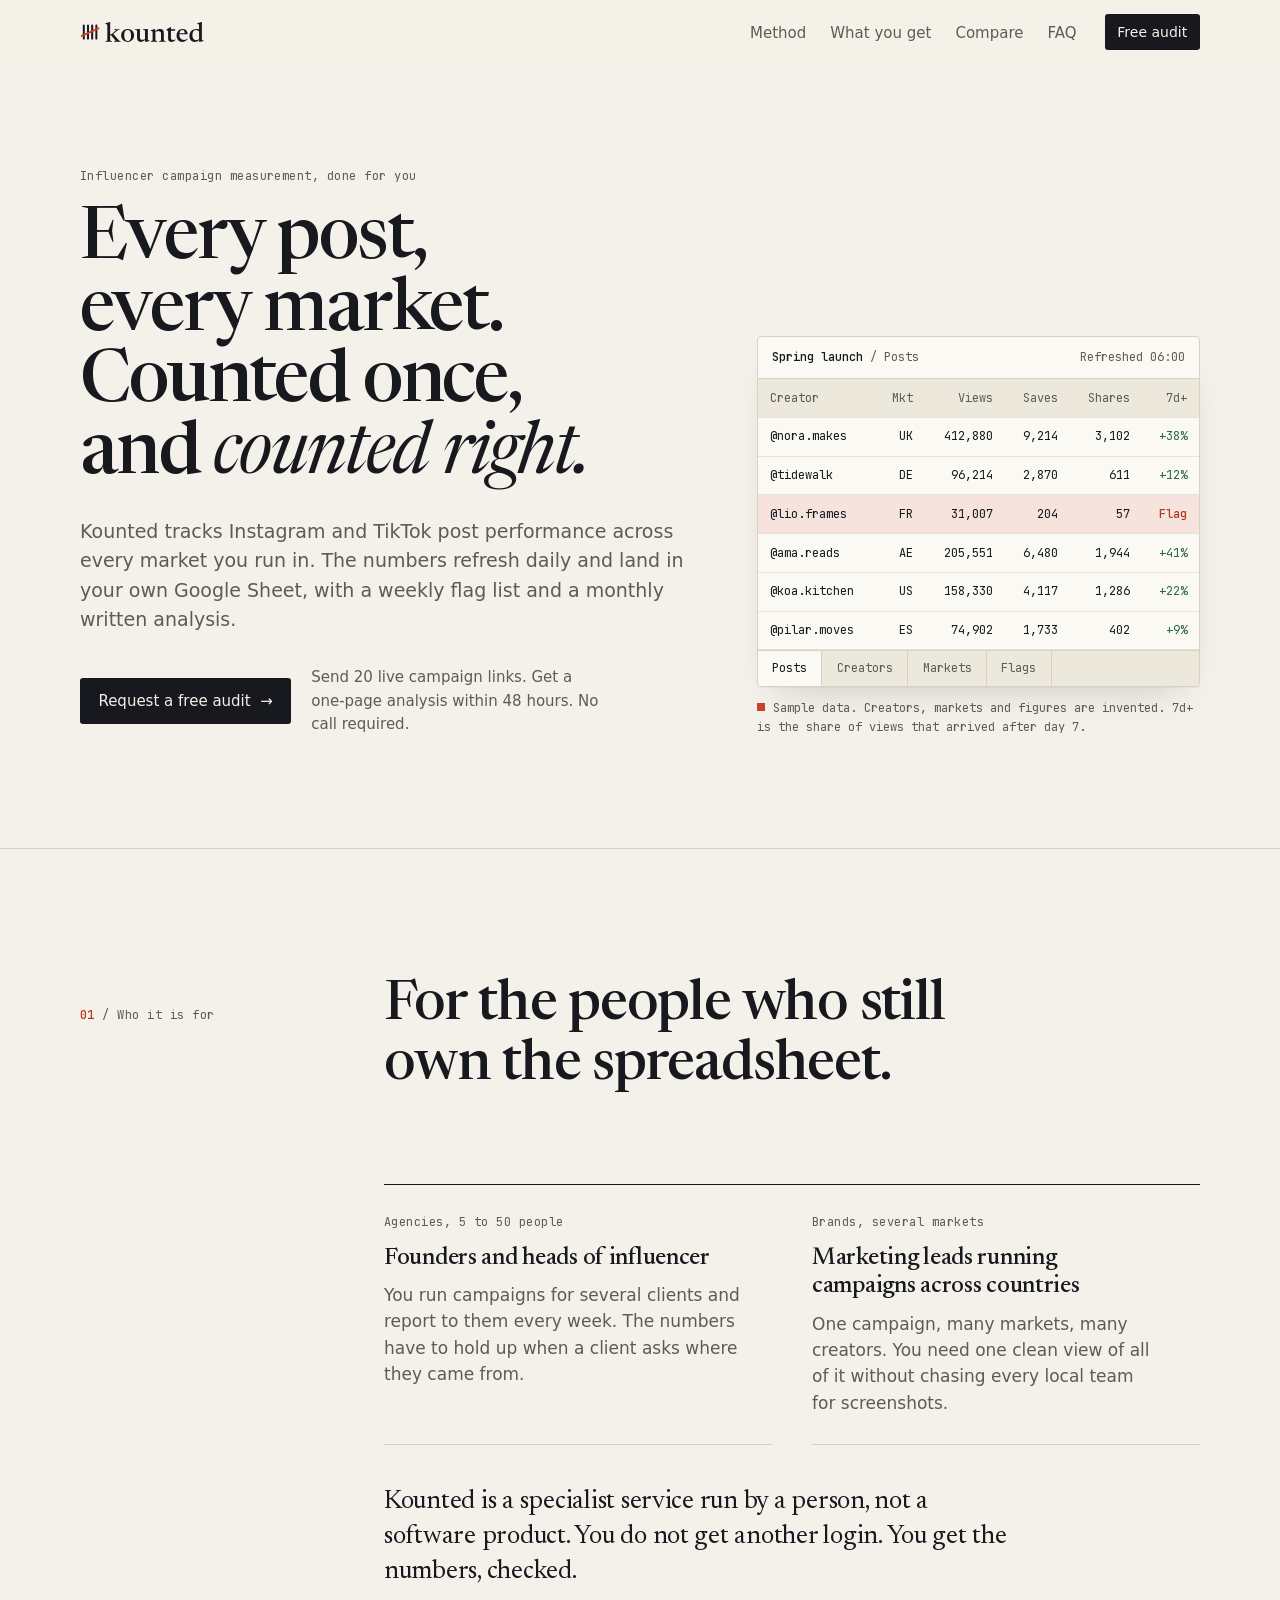
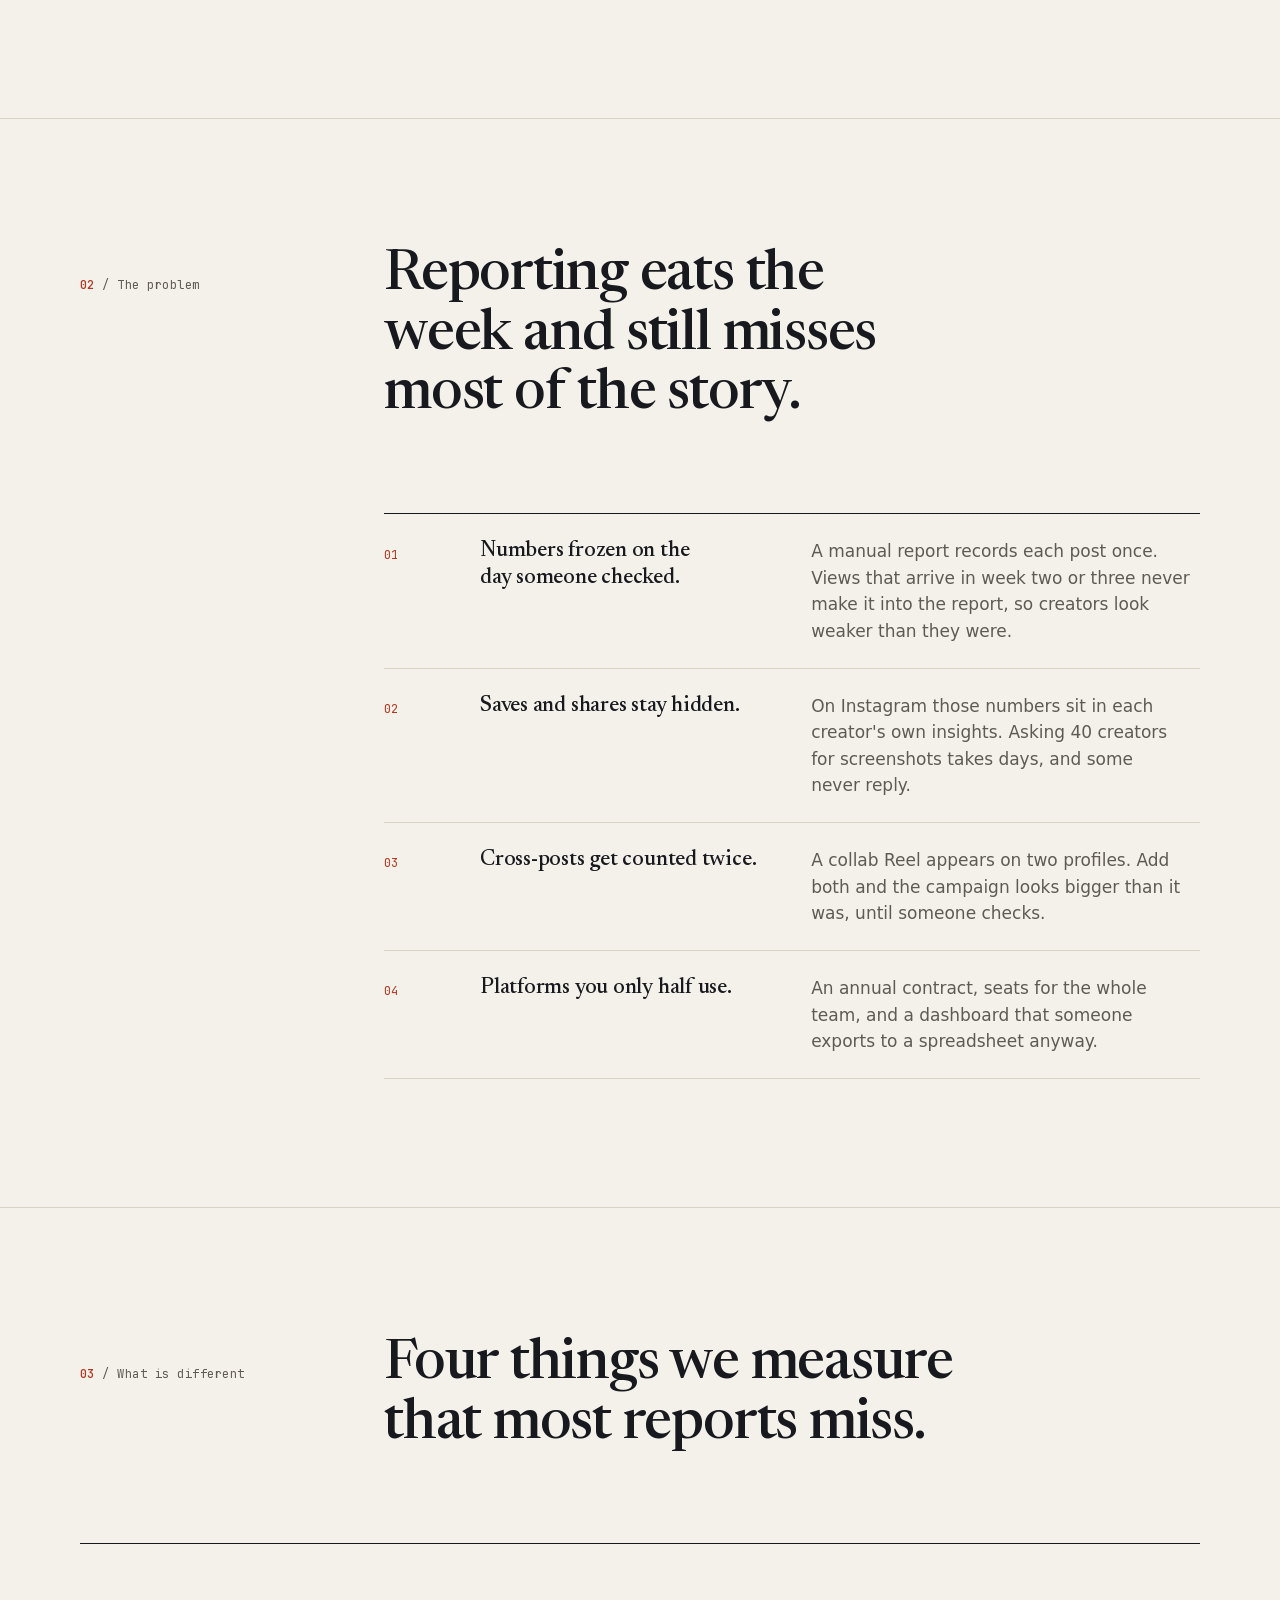
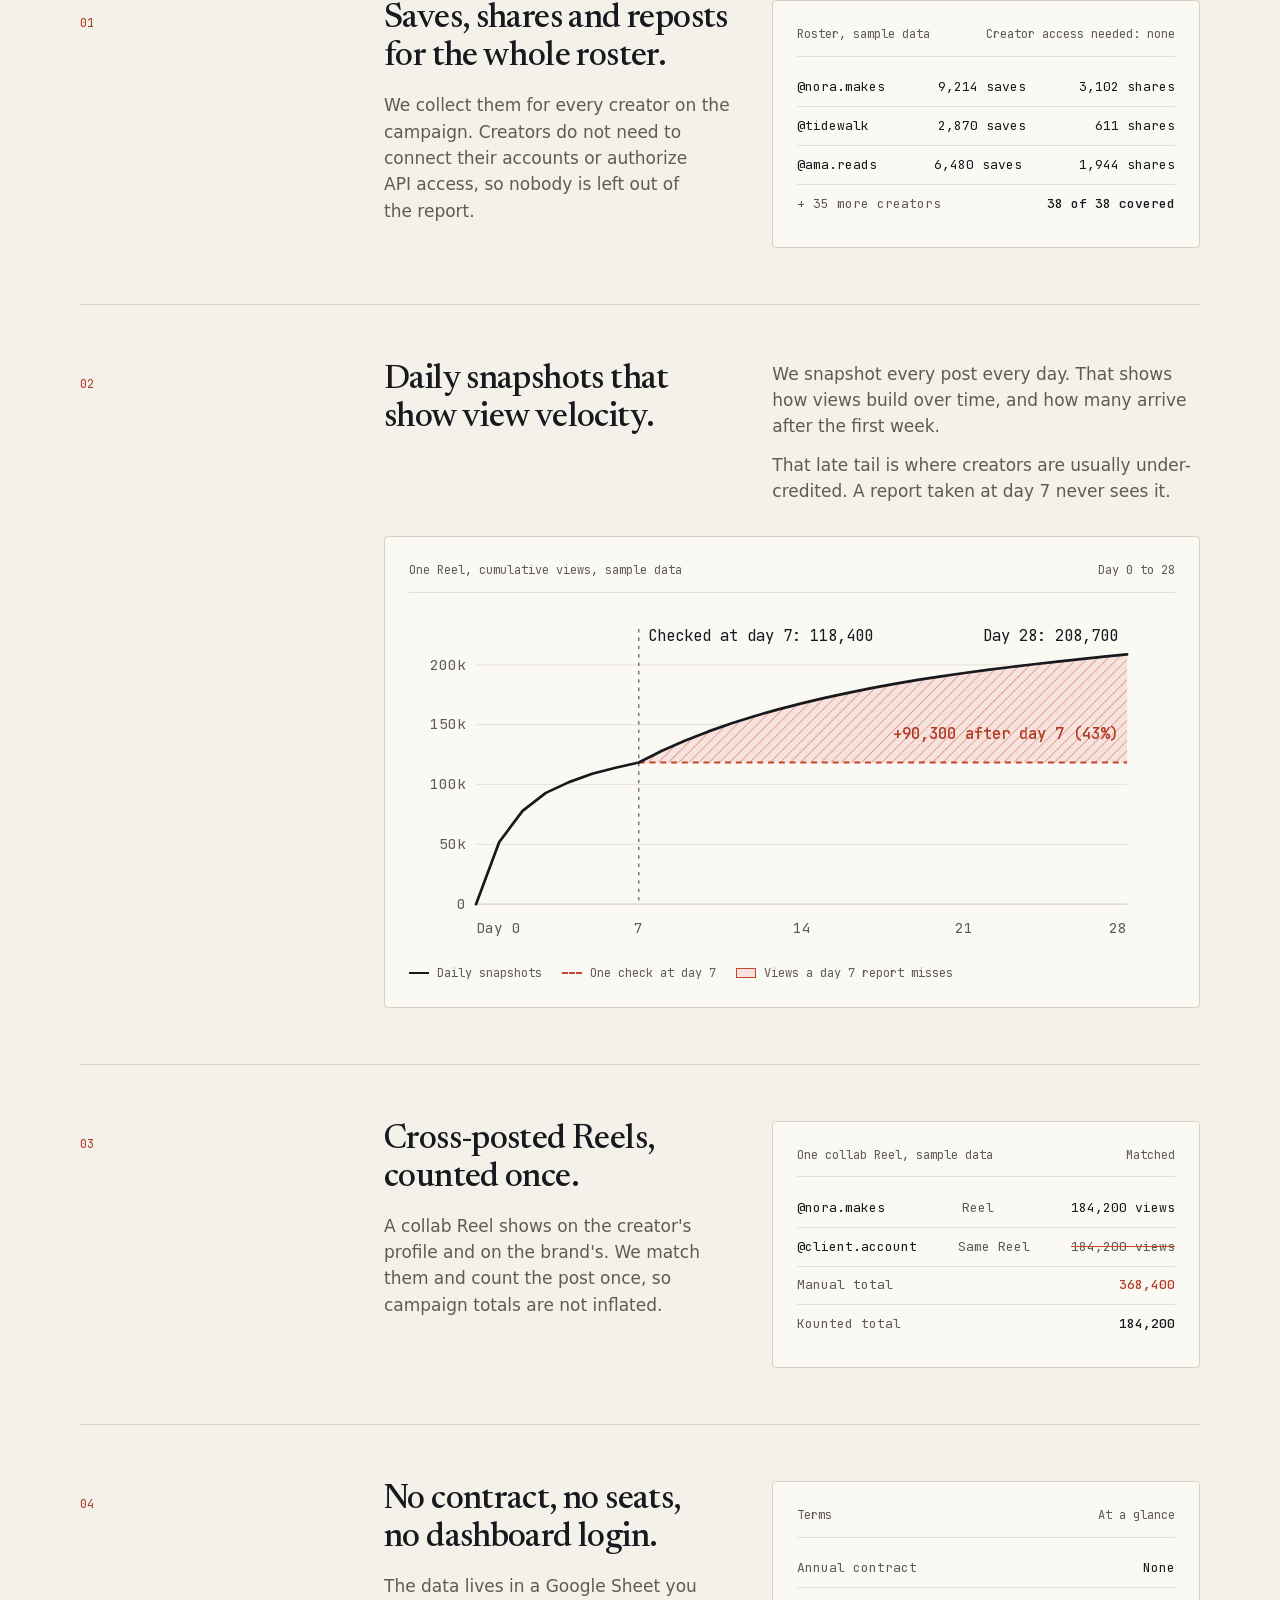
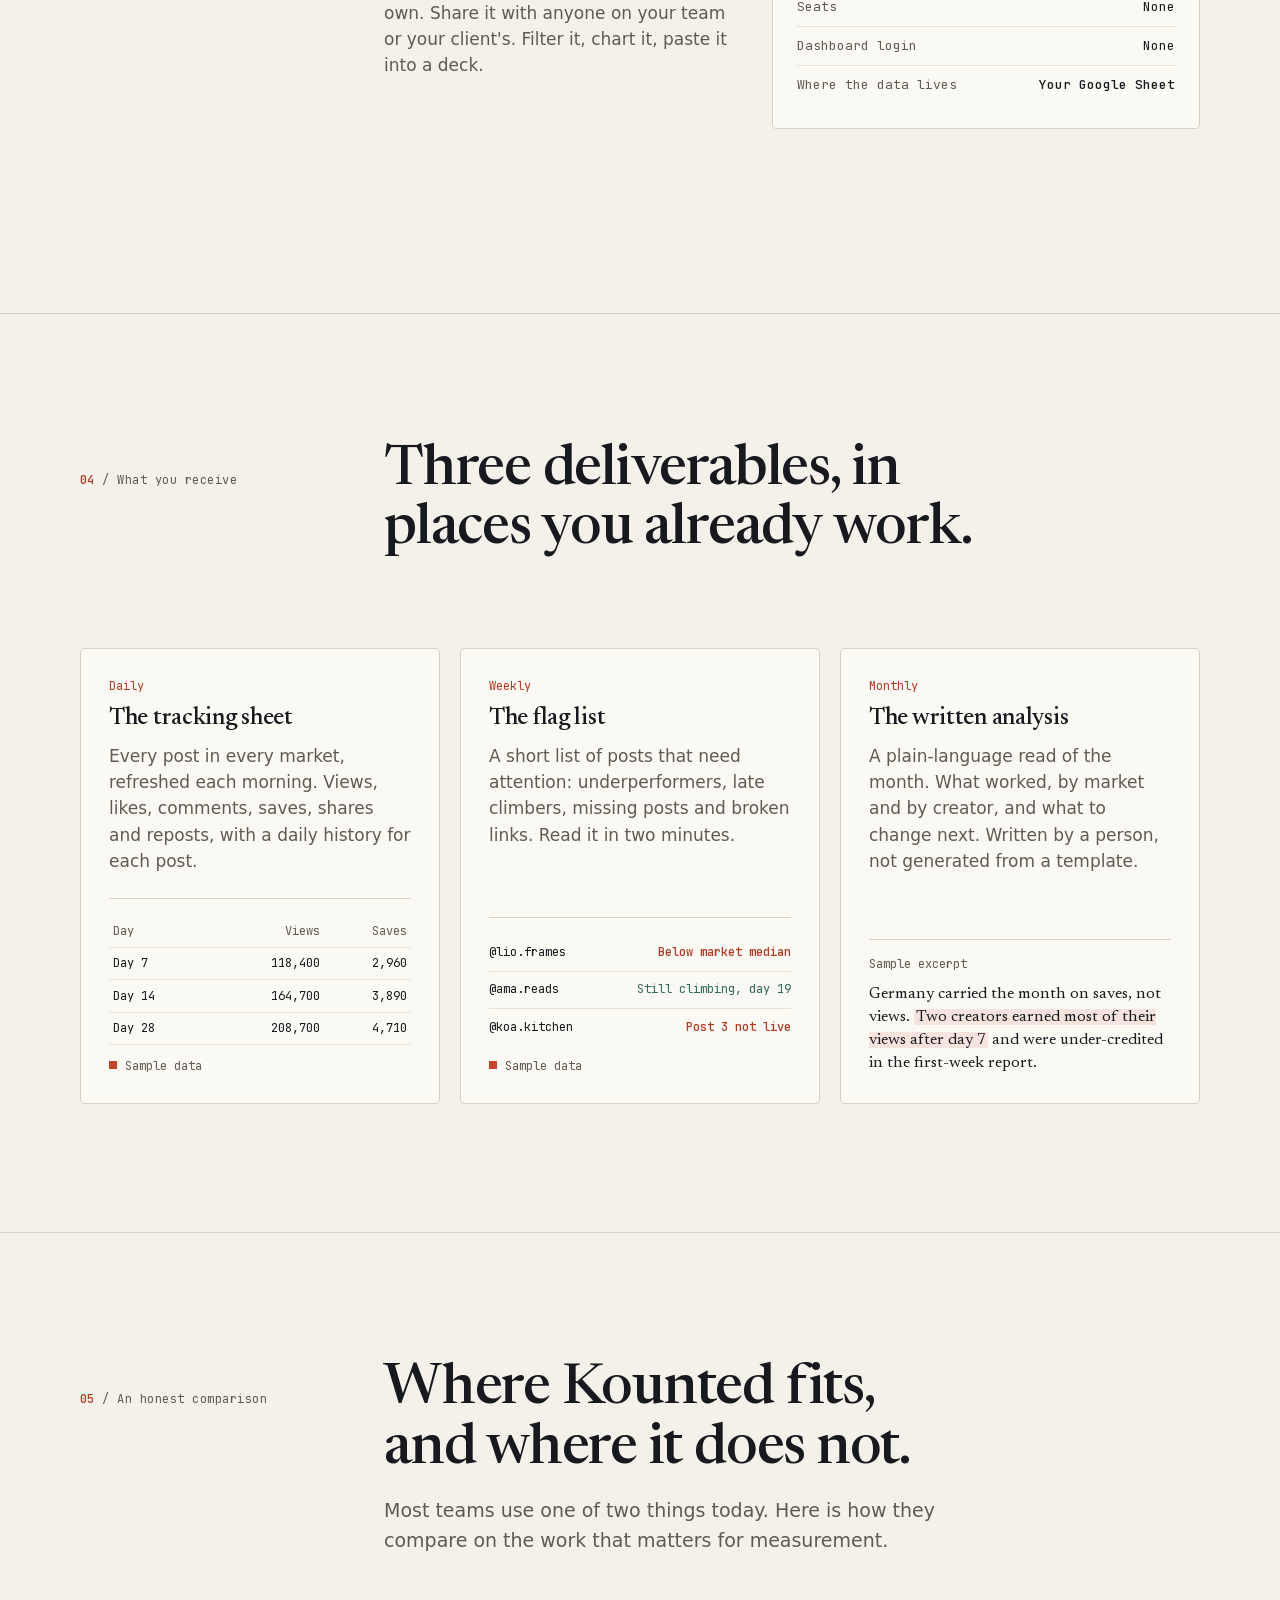
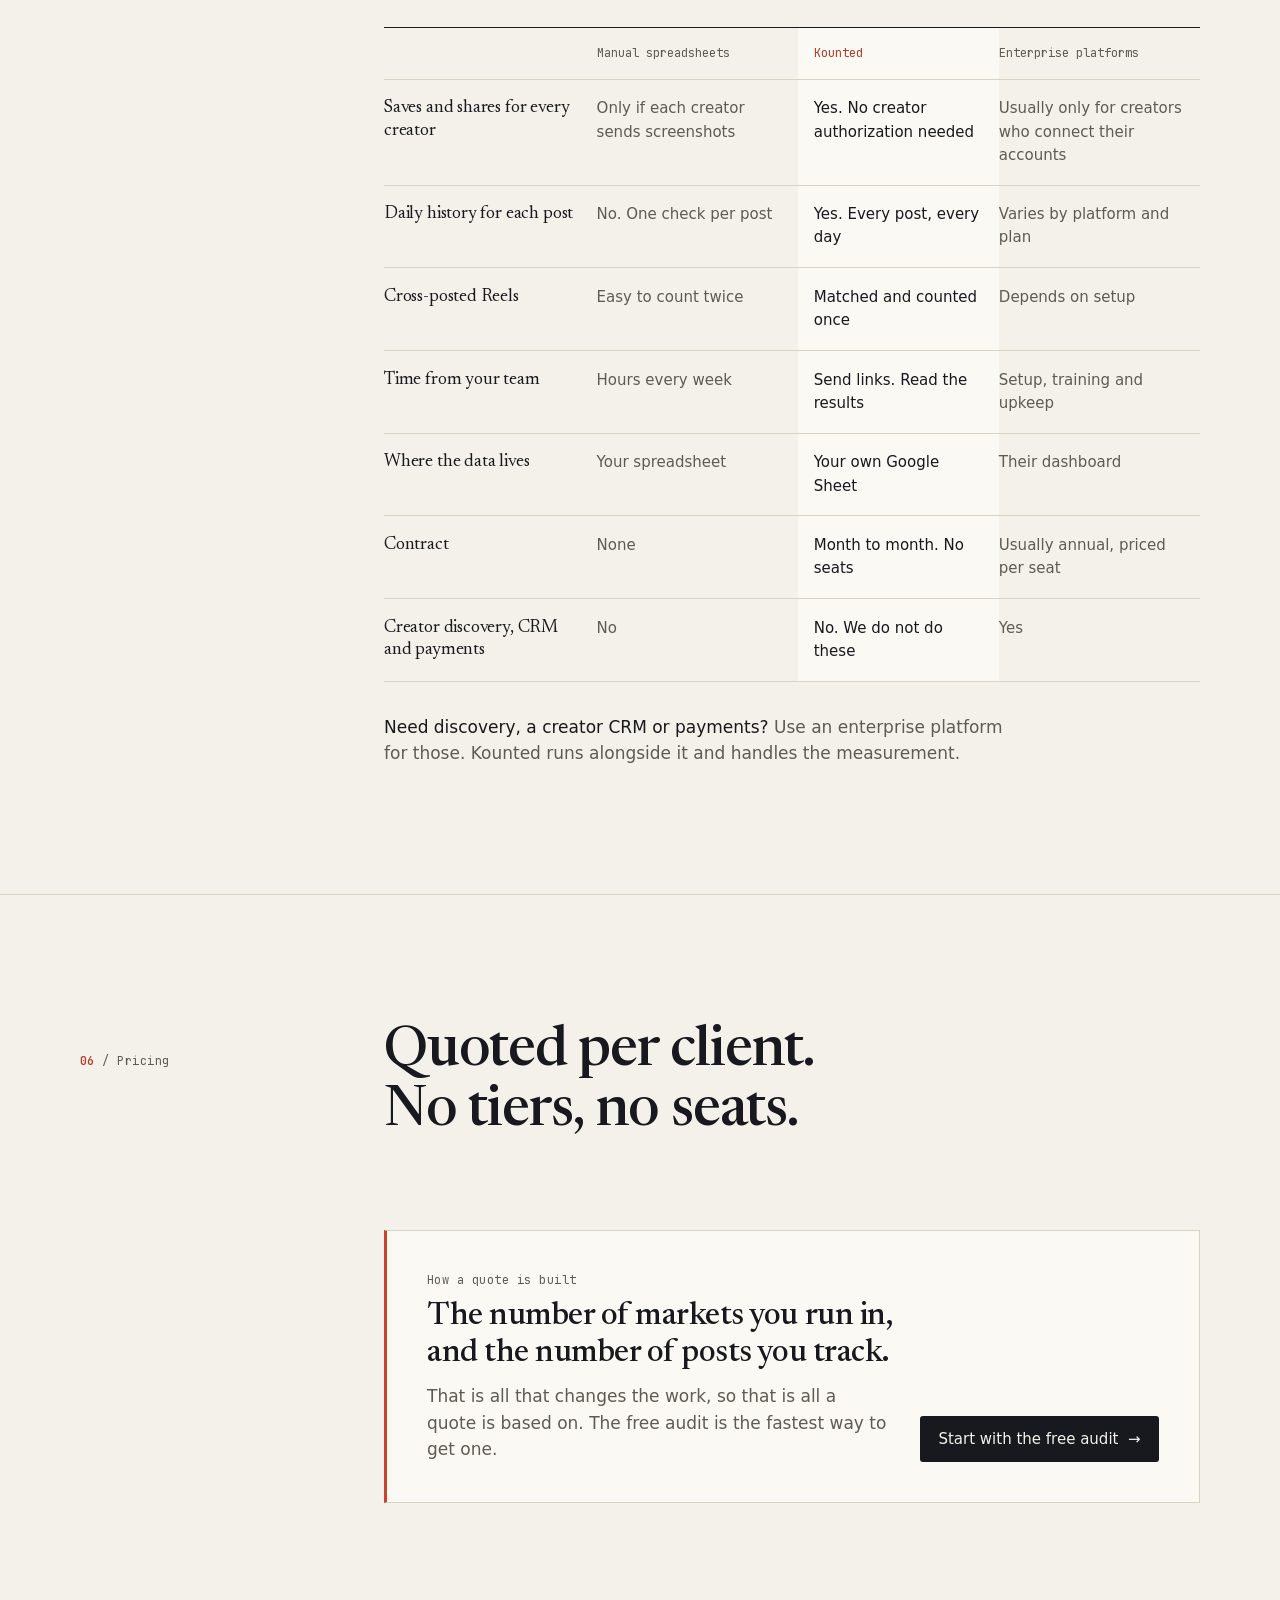
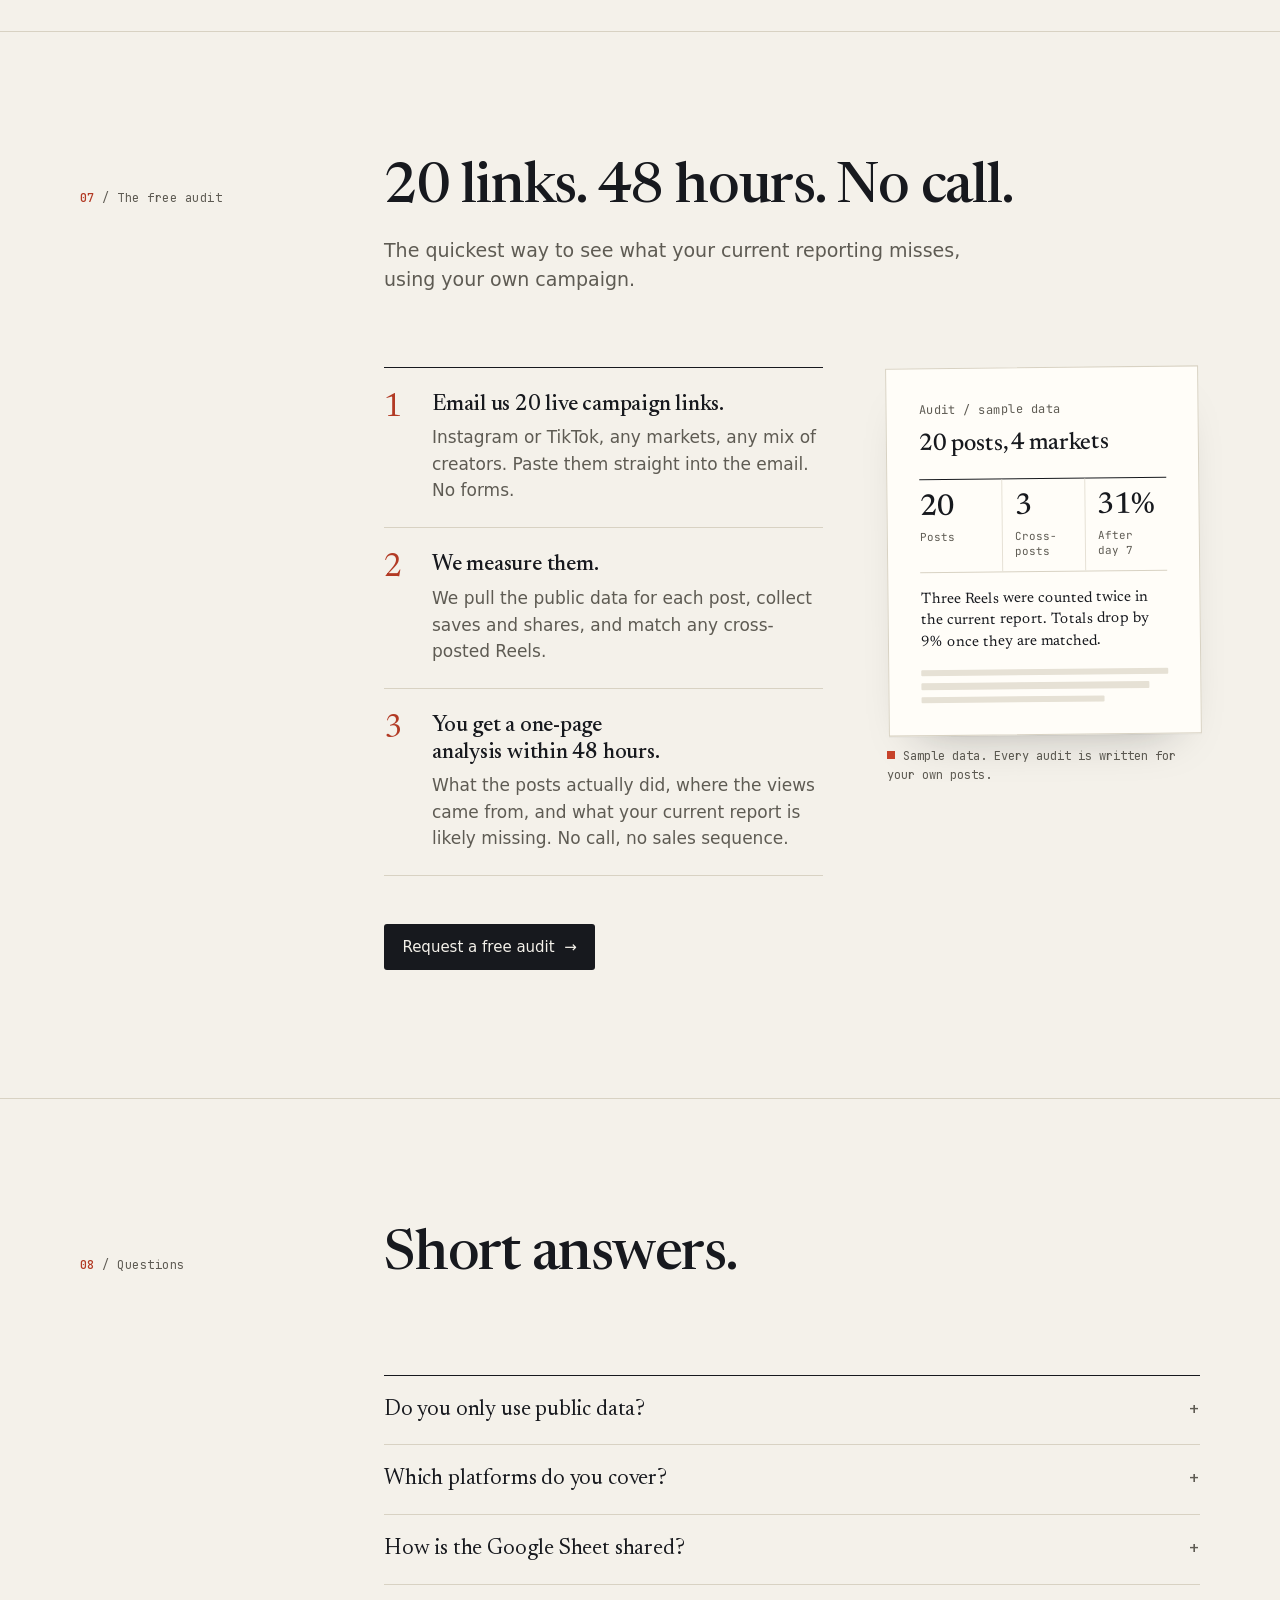
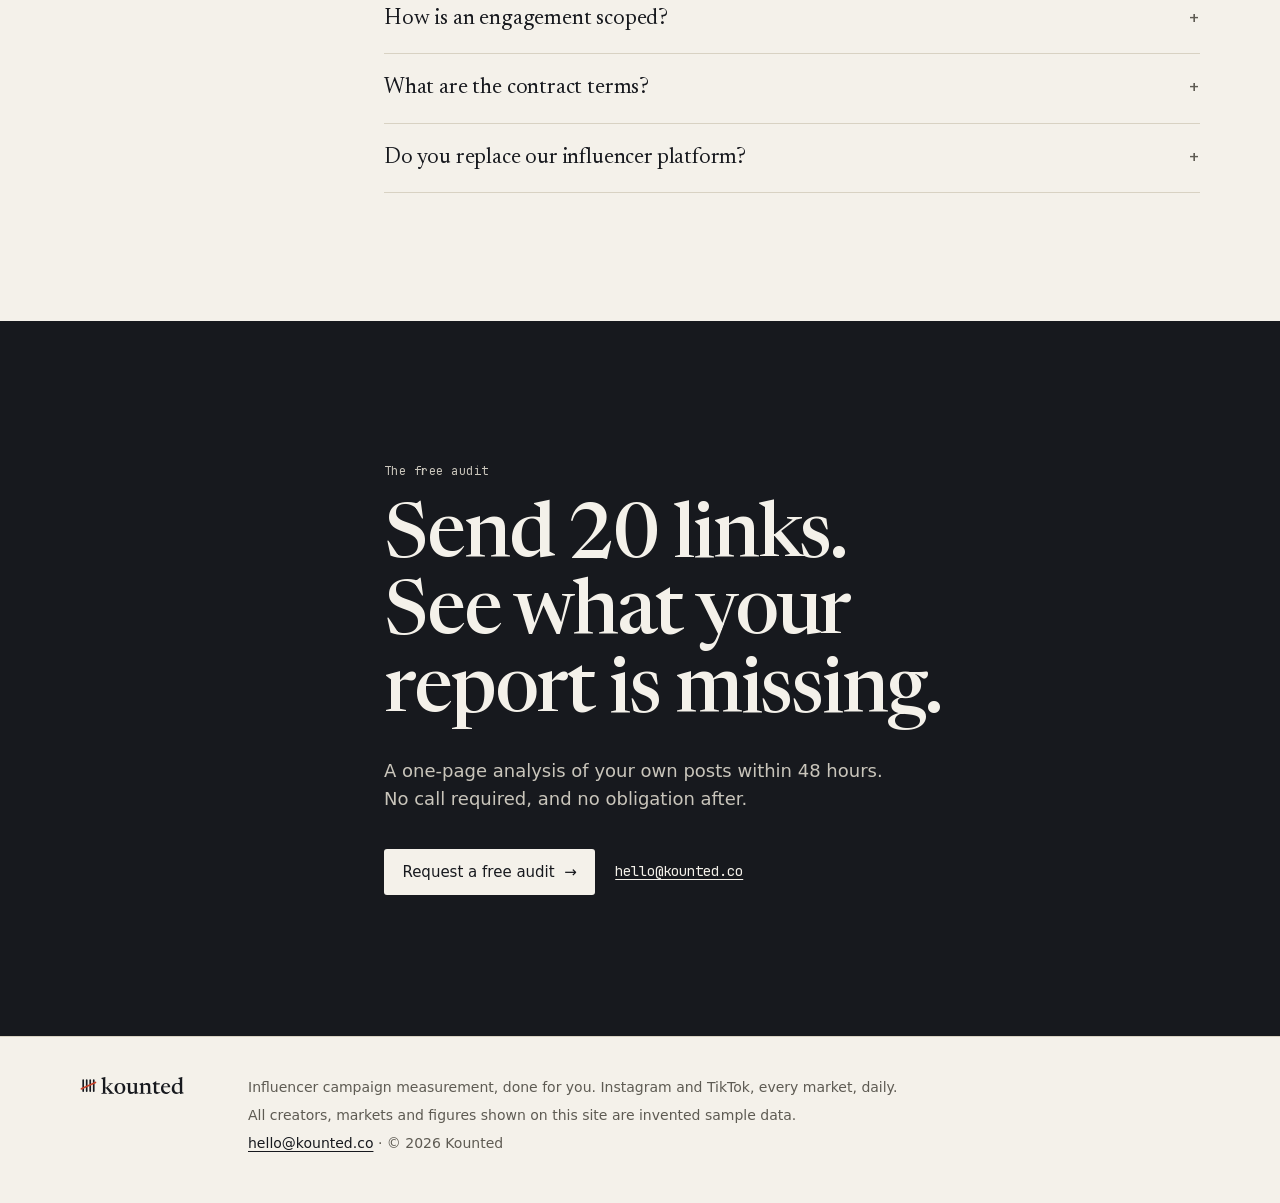
==== site/index.html @ 159c35c2 "Kounted marketing site: Ledger design, Pages workflow Co-Authored-By: Claude Opus 5.5 <noreply@anthr" ====
<!doctype html>
<html lang="en">
<head>
  <meta charset="utf-8">
  <meta name="viewport" content="width=device-width, initial-scale=1, viewport-fit=cover">
  <title>Kounted | Influencer campaign measurement, done for you</title>
  <meta name="description" content="Kounted tracks Instagram and TikTok post performance in every market you run, refreshes it daily and delivers it to your own Google Sheet. Start with a free audit of 20 posts.">
  <link rel="canonical" href="https://kounted.co/">
  <meta name="theme-color" content="#f4f1ea">

  <meta property="og:type" content="website">
  <meta property="og:site_name" content="Kounted">
  <meta property="og:url" content="https://kounted.co/">
  <meta property="og:title" content="Kounted | Influencer campaign measurement, done for you">
  <meta property="og:description" content="Daily Instagram and TikTok post data for every creator and every market, delivered to your own Google Sheet. Send 20 links for a free audit.">
  <meta property="og:image" content="https://kounted.co/og-image.png">
  <meta property="og:image:width" content="1200">
  <meta property="og:image:height" content="630">
  <meta property="og:image:alt" content="Kounted. Every post, every market, counted once and counted right.">
  <meta name="twitter:card" content="summary_large_image">
  <meta name="twitter:title" content="Kounted | Influencer campaign measurement, done for you">
  <meta name="twitter:description" content="Daily Instagram and TikTok post data for every creator and every market, delivered to your own Google Sheet. Send 20 links for a free audit.">
  <meta name="twitter:image" content="https://kounted.co/og-image.png">
  <meta name="twitter:image:alt" content="Kounted. Every post, every market, counted once and counted right.">

  <link rel="icon" href="favicon.svg" type="image/svg+xml">
  <link rel="icon" href="favicon-32.png" sizes="32x32" type="image/png">
  <link rel="apple-touch-icon" href="apple-touch-icon.png">
  <link rel="preload" href="assets/fonts/newsreader.woff2" as="font" type="font/woff2" crossorigin>
  <link rel="stylesheet" href="assets/styles.css">
  <script>document.documentElement.classList.add("js")</script>

  <script type="application/ld+json">
  {
    "@context": "https://schema.org",
    "@type": "ProfessionalService",
    "name": "Kounted",
    "url": "https://kounted.co/",
    "email": "hello@kounted.co",
    "logo": "https://kounted.co/assets/logo-mark.svg",
    "description": "A done-for-you influencer campaign measurement service. Instagram and TikTok post performance across every market, refreshed daily and delivered to the client's own Google Sheet."
  }
  </script>
</head>
<body>
  <a class="skip" href="#main">Skip to content</a>

  <header class="site-header" id="top">
    <div class="wrap">
      <a class="brand" href="./" aria-label="Kounted home">
        <img src="assets/logo.svg" alt="Kounted" width="124" height="21">
      </a>
      <nav class="nav" aria-label="Main">
        <ul>
          <li><a href="#different">Method</a></li>
          <li><a href="#receive">What you get</a></li>
          <li><a href="#compare">Compare</a></li>
          <li><a href="#faq">FAQ</a></li>
        </ul>
        <a class="btn btn--sm" href="mailto:hello@kounted.co?subject=Free%20audit%20request">Free audit</a>
      </nav>
    </div>
  </header>

  <main id="main">

    <!-- Hero -->
    <section class="hero" aria-labelledby="hero-title">
      <div class="wrap hero-grid">
        <div>
          <p class="label">Influencer campaign measurement, done for you</p>
          <h1 id="hero-title">Every post, every market. Counted once, and <em>counted right.</em></h1>
          <p class="lede">Kounted tracks Instagram and TikTok post performance across every market you run in. The numbers refresh daily and land in your own Google Sheet, with a weekly flag list and a monthly written analysis.</p>
          <div class="cta-row">
            <a class="btn" href="mailto:hello@kounted.co?subject=Free%20audit%20request">Request a free audit <span class="arrow" aria-hidden="true">&rarr;</span></a>
            <p class="cta-note">Send 20 live campaign links. Get a one-page analysis within 48 hours. No call required.</p>
          </div>
        </div>

        <figure style="margin:0">
          <div class="sheet" role="group" aria-label="Sample tracking sheet">
            <div class="sheet-bar">
              <span><strong>Spring launch</strong> / Posts</span>
              <span>Refreshed 06:00</span>
            </div>
            <table>
              <caption class="sr-only">Sample tracking sheet with invented creators and figures</caption>
              <thead>
                <tr>
                  <th scope="col">Creator</th>
                  <th scope="col">Mkt</th>
                  <th scope="col">Views</th>
                  <th scope="col" class="hide-sm">Saves</th>
                  <th scope="col" class="hide-sm">Shares</th>
                  <th scope="col">7d+</th>
                </tr>
              </thead>
              <tbody>
                <tr><td>@nora.makes</td><td>UK</td><td>412,880</td><td class="hide-sm">9,214</td><td class="hide-sm">3,102</td><td class="up">+38%</td></tr>
                <tr><td>@tidewalk</td><td>DE</td><td>96,214</td><td class="hide-sm">2,870</td><td class="hide-sm">611</td><td class="up">+12%</td></tr>
                <tr class="is-flag"><td>@lio.frames</td><td>FR</td><td>31,007</td><td class="hide-sm">204</td><td class="hide-sm">57</td><td class="flag">Flag</td></tr>
                <tr><td>@ama.reads</td><td>AE</td><td>205,551</td><td class="hide-sm">6,480</td><td class="hide-sm">1,944</td><td class="up">+41%</td></tr>
                <tr><td>@koa.kitchen</td><td>US</td><td>158,330</td><td class="hide-sm">4,117</td><td class="hide-sm">1,286</td><td class="up">+22%</td></tr>
                <tr><td>@pilar.moves</td><td>ES</td><td>74,902</td><td class="hide-sm">1,733</td><td class="hide-sm">402</td><td class="up">+9%</td></tr>
              </tbody>
            </table>
            <div class="sheet-tabs" aria-hidden="true">
              <span class="on">Posts</span><span>Creators</span><span>Markets</span><span>Flags</span>
            </div>
          </div>
          <figcaption class="sample">Sample data. Creators, markets and figures are invented. 7d+ is the share of views that arrived after day 7.</figcaption>
        </figure>
      </div>
    </section>

    <!-- 01 Who it is for -->
    <section class="sec" id="for" aria-labelledby="for-title">
      <div class="wrap">
        <header class="sec-head">
          <p class="sec-no"><b>01</b> / Who it is for</p>
          <h2 id="for-title">For the people who still own the spreadsheet.</h2>
        </header>
        <div class="duo">
          <article>
            <p class="label">Agencies, 5 to 50 people</p>
            <h3>Founders and heads of influencer</h3>
            <p>You run campaigns for several clients and report to them every week. The numbers have to hold up when a client asks where they came from.</p>
          </article>
          <article>
            <p class="label">Brands, several markets</p>
            <h3>Marketing leads running campaigns across countries</h3>
            <p>One campaign, many markets, many creators. You need one clean view of all of it without chasing every local team for screenshots.</p>
          </article>
        </div>
        <p class="aside-note">Kounted is a specialist service run by a person, not a software product. You do not get another login. You get the numbers, checked.</p>
      </div>
    </section>

    <!-- 02 Problem -->
    <section class="sec" id="problem" aria-labelledby="problem-title">
      <div class="wrap">
        <header class="sec-head">
          <p class="sec-no"><b>02</b> / The problem</p>
          <h2 id="problem-title">Reporting eats the week and still misses most of the story.</h2>
        </header>
        <ol class="ledger">
          <li>
            <h3>Numbers frozen on the day someone checked.</h3>
            <p>A manual report records each post once. Views that arrive in week two or three never make it into the report, so creators look weaker than they were.</p>
          </li>
          <li>
            <h3>Saves and shares stay hidden.</h3>
            <p>On Instagram those numbers sit in each creator's own insights. Asking 40 creators for screenshots takes days, and some never reply.</p>
          </li>
          <li>
            <h3>Cross-posts get counted twice.</h3>
            <p>A collab Reel appears on two profiles. Add both and the campaign looks bigger than it was, until someone checks.</p>
          </li>
          <li>
            <h3>Platforms you only half use.</h3>
            <p>An annual contract, seats for the whole team, and a dashboard that someone exports to a spreadsheet anyway.</p>
          </li>
        </ol>
      </div>
    </section>

    <!-- 03 Differentiators -->
    <section class="sec" id="different" aria-labelledby="different-title">
      <div class="wrap">
        <header class="sec-head">
          <p class="sec-no"><b>03</b> / What is different</p>
          <h2 id="different-title">Four things we measure that most reports miss.</h2>
        </header>

        <article class="feature">
          <p class="feature-no">01</p>
          <div class="feature-body">
            <h3>Saves, shares and reposts for the whole roster.</h3>
            <p>We collect them for every creator on the campaign. Creators do not need to connect their accounts or authorize API access, so nobody is left out of the report.</p>
          </div>
          <div class="panel" role="group" aria-label="Sample: saves and shares collected per creator">
            <div class="panel-head"><span>Roster, sample data</span><span>Creator access needed: none</span></div>
            <ul class="rows">
              <li><span>@nora.makes</span><span>9,214 saves</span><span>3,102 shares</span></li>
              <li><span>@tidewalk</span><span>2,870 saves</span><span>611 shares</span></li>
              <li><span>@ama.reads</span><span>6,480 saves</span><span>1,944 shares</span></li>
              <li><span class="k">+ 35 more creators</span><span class="total">38 of 38 covered</span></li>
            </ul>
          </div>
        </article>

        <article class="feature feature--wide">
          <p class="feature-no">02</p>
          <div class="feature-body">
            <h3>Daily snapshots that show view velocity.</h3>
            <p>We snapshot every post every day. That shows how views build over time, and how many arrive after the first week.</p>
            <p>That late tail is where creators are usually under-credited. A report taken at day 7 never sees it.</p>
          </div>
          <figure class="panel" style="margin:0">
            <div class="panel-head"><span>One Reel, cumulative views, sample data</span><span>Day 0 to 28</span></div>
            <svg class="chart" id="velocity" viewBox="0 0 640 290" role="img" aria-labelledby="vel-t vel-d">
              <title id="vel-t">View velocity for one sample Reel</title>
              <desc id="vel-d">Cumulative views rise from zero to 208,700 over 28 days. A one-time check at day 7 records 118,400. The remaining 90,300 views, 43 percent of the total, arrive after day 7.</desc>
              <defs>
                <pattern id="hatch" width="6" height="6" patternUnits="userSpaceOnUse" patternTransform="rotate(45)">
                  <rect width="6" height="6" fill="#f6e3dd"/>
                  <line x1="0" y1="0" x2="0" y2="6" stroke="#c8432b" stroke-width="1.2" opacity="0.55"/>
                </pattern>
              </defs>
              <g class="axes">
                <line class="axis" x1="56" y1="250" x2="600" y2="250"/>
                <line class="axis" x1="56" y1="200" x2="600" y2="200" opacity="0.5"/>
                <line class="axis" x1="56" y1="150" x2="600" y2="150" opacity="0.5"/>
                <line class="axis" x1="56" y1="100" x2="600" y2="100" opacity="0.5"/>
                <line class="axis" x1="56" y1="50" x2="600" y2="50" opacity="0.5"/>
                <text class="tick" x="48" y="254" text-anchor="end">0</text>
                <text class="tick tick-mid" x="48" y="204" text-anchor="end">50k</text>
                <text class="tick" x="48" y="154" text-anchor="end">100k</text>
                <text class="tick tick-mid" x="48" y="104" text-anchor="end">150k</text>
                <text class="tick" x="48" y="54" text-anchor="end">200k</text>
                <text class="tick" x="56" y="274" text-anchor="start">Day 0</text>
                <text class="tick" x="192" y="274" text-anchor="middle">7</text>
                <text class="tick tick-mid" x="328" y="274" text-anchor="middle">14</text>
                <text class="tick tick-mid" x="464" y="274" text-anchor="middle">21</text>
                <text class="tick" x="600" y="274" text-anchor="end">28</text>
              </g>
              <path class="gap" d="M192 131.6 L211.4 121.8 L230.9 113.2 L250.3 105.6 L269.7 98.8 L289.1 92.7 L308.6 87.2 L328 82.2 L347.4 77.6 L366.9 73.4 L386.3 69.5 L405.7 65.9 L425.1 62.6 L444.6 59.6 L464 56.8 L483.4 54.2 L502.9 51.8 L522.3 49.5 L541.7 47.3 L561.1 45.2 L580.6 43.2 L600 41.3 L600 131.6 Z"/>
              <line class="day7" x1="192" y1="20" x2="192" y2="250"/>
              <line class="flat" x1="192" y1="131.6" x2="600" y2="131.6"/>
              <path class="line" pathLength="1000" d="M56 250 L75.4 198 L94.9 172 L114.3 157 L133.7 148 L153.1 141 L172.6 136 L192 131.6 L211.4 121.8 L230.9 113.2 L250.3 105.6 L269.7 98.8 L289.1 92.7 L308.6 87.2 L328 82.2 L347.4 77.6 L366.9 73.4 L386.3 69.5 L405.7 65.9 L425.1 62.6 L444.6 59.6 L464 56.8 L483.4 54.2 L502.9 51.8 L522.3 49.5 L541.7 47.3 L561.1 45.2 L580.6 43.2 L600 41.3"/>
              <text class="note2" x="200" y="30">Checked at day 7: 118,400</text>
              <text class="note" x="592" y="112" text-anchor="end">+90,300 after day 7 (43%)</text>
              <text class="note2" x="592" y="30" text-anchor="end">Day 28: 208,700</text>
            </svg>
            <figcaption class="legend">
              <span>Daily snapshots</span>
              <span class="l-flat">One check at day 7</span>
              <span class="l-gap">Views a day 7 report misses</span>
            </figcaption>
          </figure>
        </article>

        <article class="feature">
          <p class="feature-no">03</p>
          <div class="feature-body">
            <h3>Cross-posted Reels, counted once.</h3>
            <p>A collab Reel shows on the creator's profile and on the brand's. We match them and count the post once, so campaign totals are not inflated.</p>
          </div>
          <div class="panel" role="group" aria-label="Sample: a cross-posted Reel counted once">
            <div class="panel-head"><span>One collab Reel, sample data</span><span>Matched</span></div>
            <ul class="rows">
              <li><span>@nora.makes</span><span class="k">Reel</span><span>184,200 views</span></li>
              <li><span>@client.account</span><span class="k">Same Reel</span><span class="strike">184,200 views</span></li>
              <li><span class="k">Manual total</span><span></span><span class="flag">368,400</span></li>
              <li><span class="k">Kounted total</span><span></span><span class="total">184,200</span></li>
            </ul>
          </div>
        </article>

        <article class="feature">
          <p class="feature-no">04</p>
          <div class="feature-body">
            <h3>No contract, no seats, no dashboard login.</h3>
            <p>The data lives in a Google Sheet you own. Share it with anyone on your team or your client's. Filter it, chart it, paste it into a deck.</p>
          </div>
          <div class="panel" role="group" aria-label="Terms at a glance">
            <div class="panel-head"><span>Terms</span><span>At a glance</span></div>
            <ul class="rows">
              <li><span class="k">Annual contract</span><span>None</span></li>
              <li><span class="k">Seats</span><span>None</span></li>
              <li><span class="k">Dashboard login</span><span>None</span></li>
              <li><span class="k">Where the data lives</span><span class="total">Your Google Sheet</span></li>
            </ul>
          </div>
        </article>
      </div>
    </section>

    <!-- 04 What you receive -->
    <section class="sec" id="receive" aria-labelledby="receive-title">
      <div class="wrap">
        <header class="sec-head">
          <p class="sec-no"><b>04</b> / What you receive</p>
          <h2 id="receive-title">Three deliverables, in places you already work.</h2>
        </header>
        <div class="cards">
          <article class="card">
            <p class="cadence">Daily</p>
            <h3>The tracking sheet</h3>
            <p>Every post in every market, refreshed each morning. Views, likes, comments, saves, shares and reposts, with a daily history for each post.</p>
            <div class="specimen">
              <table class="mini-sheet">
                <caption class="sr-only">Sample daily history for one post</caption>
                <thead><tr><th scope="col">Day</th><th scope="col">Views</th><th scope="col">Saves</th></tr></thead>
                <tbody>
                  <tr><td>Day 7</td><td>118,400</td><td>2,960</td></tr>
                  <tr><td>Day 14</td><td>164,700</td><td>3,890</td></tr>
                  <tr><td>Day 28</td><td>208,700</td><td>4,710</td></tr>
                </tbody>
              </table>
              <p class="sample">Sample data</p>
            </div>
          </article>
          <article class="card">
            <p class="cadence">Weekly</p>
            <h3>The flag list</h3>
            <p>A short list of posts that need attention: underperformers, late climbers, missing posts and broken links. Read it in two minutes.</p>
            <div class="specimen">
              <ul class="rows">
                <li><span>@lio.frames</span><span class="flag">Below market median</span></li>
                <li><span>@ama.reads</span><span class="up">Still climbing, day 19</span></li>
                <li><span>@koa.kitchen</span><span class="flag">Post 3 not live</span></li>
              </ul>
              <p class="sample">Sample data</p>
            </div>
          </article>
          <article class="card">
            <p class="cadence">Monthly</p>
            <h3>The written analysis</h3>
            <p>A plain-language read of the month. What worked, by market and by creator, and what to change next. Written by a person, not generated from a template.</p>
            <div class="specimen memo">
              <p class="memo-h">Sample excerpt</p>
              <p>Germany carried the month on saves, not views. <mark>Two creators earned most of their views after day 7</mark> and were under-credited in the first-week report.</p>
            </div>
          </article>
        </div>
      </div>
    </section>

    <!-- 05 Comparison -->
    <section class="sec" id="compare" aria-labelledby="compare-title">
      <div class="wrap">
        <header class="sec-head">
          <p class="sec-no"><b>05</b> / An honest comparison</p>
          <h2 id="compare-title">Where Kounted fits, and where it does not.</h2>
          <p class="lede">Most teams use one of two things today. Here is how they compare on the work that matters for measurement.</p>
        </header>
        <div class="compare-wrap">
          <table class="compare">
            <caption class="sr-only">Comparison of manual spreadsheets, Kounted and enterprise platforms</caption>
            <thead>
              <tr>
                <th scope="col"><span class="sr-only">Criterion</span></th>
                <th scope="col">Manual spreadsheets</th>
                <th scope="col" class="us">Kounted</th>
                <th scope="col">Enterprise platforms</th>
              </tr>
            </thead>
            <tbody>
              <tr>
                <th scope="row">Saves and shares for every creator</th>
                <td data-label="Spreadsheets">Only if each creator sends screenshots</td>
                <td data-label="Kounted" class="us">Yes. No creator authorization needed</td>
                <td data-label="Platforms">Usually only for creators who connect their accounts</td>
              </tr>
              <tr>
                <th scope="row">Daily history for each post</th>
                <td data-label="Spreadsheets">No. One check per post</td>
                <td data-label="Kounted" class="us">Yes. Every post, every day</td>
                <td data-label="Platforms">Varies by platform and plan</td>
              </tr>
              <tr>
                <th scope="row">Cross-posted Reels</th>
                <td data-label="Spreadsheets">Easy to count twice</td>
                <td data-label="Kounted" class="us">Matched and counted once</td>
                <td data-label="Platforms">Depends on setup</td>
              </tr>
              <tr>
                <th scope="row">Time from your team</th>
                <td data-label="Spreadsheets">Hours every week</td>
                <td data-label="Kounted" class="us">Send links. Read the results</td>
                <td data-label="Platforms">Setup, training and upkeep</td>
              </tr>
              <tr>
                <th scope="row">Where the data lives</th>
                <td data-label="Spreadsheets">Your spreadsheet</td>
                <td data-label="Kounted" class="us">Your own Google Sheet</td>
                <td data-label="Platforms">Their dashboard</td>
              </tr>
              <tr>
                <th scope="row">Contract</th>
                <td data-label="Spreadsheets">None</td>
                <td data-label="Kounted" class="us">Month to month. No seats</td>
                <td data-label="Platforms">Usually annual, priced per seat</td>
              </tr>
              <tr>
                <th scope="row">Creator discovery, CRM and payments</th>
                <td data-label="Spreadsheets">No</td>
                <td data-label="Kounted" class="us">No. We do not do these</td>
                <td data-label="Platforms">Yes</td>
              </tr>
            </tbody>
          </table>
          <p class="compare-note"><strong>Need discovery, a creator CRM or payments?</strong> Use an enterprise platform for those. Kounted runs alongside it and handles the measurement.</p>
        </div>
      </div>
    </section>

    <!-- 06 Pricing -->
    <section class="sec" id="pricing" aria-labelledby="pricing-title">
      <div class="wrap">
        <header class="sec-head">
          <p class="sec-no"><b>06</b> / Pricing</p>
          <h2 id="pricing-title">Quoted per client. No tiers, no seats.</h2>
        </header>
        <div class="quote-band">
          <div>
            <p class="label">How a quote is built</p>
            <h3>The number of markets you run in, and the number of posts you track.</h3>
            <p style="margin-top:0.75rem">That is all that changes the work, so that is all a quote is based on. The free audit is the fastest way to get one.</p>
          </div>
          <a class="btn" href="mailto:hello@kounted.co?subject=Free%20audit%20request">Start with the free audit <span class="arrow" aria-hidden="true">&rarr;</span></a>
        </div>
      </div>
    </section>

    <!-- 07 Free audit -->
    <section class="sec" id="audit" aria-labelledby="audit-title">
      <div class="wrap">
        <header class="sec-head">
          <p class="sec-no"><b>07</b> / The free audit</p>
          <h2 id="audit-title">20 links. 48 hours. No call.</h2>
          <p class="lede">The quickest way to see what your current reporting misses, using your own campaign.</p>
        </header>
        <div class="audit-grid">
          <ol class="steps">
            <li>
              <span class="n" aria-hidden="true">1</span>
              <div>
                <h3>Email us 20 live campaign links.</h3>
                <p>Instagram or TikTok, any markets, any mix of creators. Paste them straight into the email. No forms.</p>
              </div>
            </li>
            <li>
              <span class="n" aria-hidden="true">2</span>
              <div>
                <h3>We measure them.</h3>
                <p>We pull the public data for each post, collect saves and shares, and match any cross-posted Reels.</p>
              </div>
            </li>
            <li>
              <span class="n" aria-hidden="true">3</span>
              <div>
                <h3>You get a one-page analysis within 48 hours.</h3>
                <p>What the posts actually did, where the views came from, and what your current report is likely missing. No call, no sales sequence.</p>
              </div>
            </li>
          </ol>
          <figure style="margin:0">
            <div class="page-doc" role="group" aria-label="Sample one-page audit">
              <p class="label">Audit / sample data</p>
              <h3>20 posts, 4 markets</h3>
              <div class="stats">
                <div><b>20</b><span>Posts</span></div>
                <div><b>3</b><span>Cross-posts</span></div>
                <div><b>31%</b><span>After day 7</span></div>
              </div>
              <div class="memo">
                <p>Three Reels were counted twice in the current report. Totals drop by 9% once they are matched.</p>
              </div>
              <div class="lines" aria-hidden="true"><i></i><i></i><i></i></div>
            </div>
            <figcaption class="sample">Sample data. Every audit is written for your own posts.</figcaption>
          </figure>
        </div>
        <div class="cta-row audit-cta" style="margin-top:3rem">
          <a class="btn" href="mailto:hello@kounted.co?subject=Free%20audit%20request">Request a free audit <span class="arrow" aria-hidden="true">&rarr;</span></a>
        </div>
      </div>
    </section>

    <!-- 08 FAQ -->
    <section class="sec" id="faq" aria-labelledby="faq-title">
      <div class="wrap">
        <header class="sec-head">
          <p class="sec-no"><b>08</b> / Questions</p>
          <h2 id="faq-title">Short answers.</h2>
        </header>
        <div class="faq">
          <details>
            <summary>Do you only use public data?</summary>
            <div class="ans"><p>Yes. We work from public post data. We never ask for passwords, and creators do not need to grant access or install anything.</p></div>
          </details>
          <details>
            <summary>Which platforms do you cover?</summary>
            <div class="ans"><p>Instagram and TikTok. On Instagram that means feed posts, carousels and Reels. If you run campaigns somewhere else, ask. We will tell you plainly if we cannot cover it.</p></div>
          </details>
          <details>
            <summary>How is the Google Sheet shared?</summary>
            <div class="ans"><p>The Sheet sits in your Google account and you add us as an editor. You own it, you decide who sees it, and it stays with you if we stop working together.</p></div>
          </details>
          <details>
            <summary>How is an engagement scoped?</summary>
            <div class="ans"><p>By the number of markets you run in and the number of posts you track. We usually quote after the free audit, in writing. There are no tiers and no seats.</p></div>
          </details>
          <details>
            <summary>What are the contract terms?</summary>
            <div class="ans"><p>Month to month. No annual contract and no seat licences. If you stop, you keep the Sheet and its full history.</p></div>
          </details>
          <details>
            <summary>Do you replace our influencer platform?</summary>
            <div class="ans"><p>No. We do not do creator discovery, a creator CRM or payments. If you need those, keep your platform and use Kounted for measurement.</p></div>
          </details>
        </div>
      </div>
    </section>

    <!-- Final CTA -->
    <section class="final" aria-labelledby="final-title">
      <div class="wrap">
        <div class="final-inner">
          <p class="label">The free audit</p>
          <h2 id="final-title">Send 20 links. See what your report is missing.</h2>
          <p>A one-page analysis of your own posts within 48 hours. No call required, and no obligation after.</p>
          <div class="cta-row">
            <a class="btn btn--paper" href="mailto:hello@kounted.co?subject=Free%20audit%20request">Request a free audit <span class="arrow" aria-hidden="true">&rarr;</span></a>
            <a class="mail" href="mailto:hello@kounted.co?subject=Free%20audit%20request">hello@kounted.co</a>
          </div>
        </div>
      </div>
    </section>
  </main>

  <footer class="site-footer">
    <div class="wrap">
      <img src="assets/logo.svg" alt="Kounted" width="104" height="17" loading="lazy">
      <div class="foot-meta">
        <p>Influencer campaign measurement, done for you. Instagram and TikTok, every market, daily.</p>
        <p>All creators, markets and figures shown on this site are invented sample data.</p>
        <p><a href="mailto:hello@kounted.co?subject=Free%20audit%20request">hello@kounted.co</a> &middot; &copy; <span id="y">2026</span> Kounted</p>
      </div>
    </div>
  </footer>

  <script src="assets/main.js" defer></script>
</body>
</html>
---- site/assets/styles.css ----
/* Kounted. Ledger direction.
   Paper, ink, hairline rules, one red for flags. */

@font-face {
  font-family: "Newsreader";
  src: url("fonts/newsreader.woff2") format("woff2");
  font-weight: 400 600;
  font-style: normal;
  font-display: swap;
}
@font-face {
  font-family: "Newsreader";
  src: url("fonts/newsreader-italic.woff2") format("woff2");
  font-weight: 400;
  font-style: italic;
  font-display: swap;
}
@font-face {
  font-family: "JetBrains Mono";
  src: url("fonts/jetbrains-mono.woff2") format("woff2");
  font-weight: 400 500;
  font-style: normal;
  font-display: swap;
}

:root {
  --paper: #f4f1ea;
  --paper-2: #fbf9f4;
  --paper-3: #ede8dc;
  --ink: #17191e;
  --ink-2: #5e5b53;
  --rule: #d8d2c3;
  --rule-soft: #e6e1d5;
  --flag: #c8432b;
  --flag-text: #b23a24;
  --flag-bg: #f6e3dd;
  --pos: #2e6a4e;

  --serif: "Newsreader", "Iowan Old Style", Georgia, serif;
  --sans: -apple-system, BlinkMacSystemFont, "Segoe UI", system-ui, sans-serif;
  --mono: "JetBrains Mono", ui-monospace, "SF Mono", Menlo, monospace;

  --wrap: 75rem;
  --gutter: clamp(1rem, 4vw, 2.5rem);
  --sec: clamp(4.5rem, 10vw, 8.5rem);
  --z-header: 10;
  --indent: calc(25% + 1.5rem);
}

*, *::before, *::after { box-sizing: border-box; }

html {
  -webkit-text-size-adjust: 100%;
  scroll-behavior: smooth;
  scroll-padding-top: 4.5rem;
}

body {
  margin: 0;
  background: var(--paper);
  color: var(--ink);
  font: 400 1.0625rem/1.55 var(--sans);
  -webkit-font-smoothing: antialiased;
  text-rendering: optimizeLegibility;
}

img, svg { display: block; max-width: 100%; }

h1, h2, h3 {
  font-family: var(--serif);
  font-weight: 500;
  margin: 0;
  font-optical-sizing: auto;
  text-wrap: balance;
}
p { margin: 0; text-wrap: pretty; }

a { color: inherit; text-decoration-thickness: 1px; text-underline-offset: 0.18em; }

:focus-visible {
  outline: 2px solid var(--ink);
  outline-offset: 3px;
  border-radius: 2px;
}

.skip {
  position: absolute;
  left: 1rem;
  top: -4rem;
  background: var(--ink);
  color: var(--paper);
  padding: 0.6rem 0.9rem;
  z-index: 100;
  text-decoration: none;
}
.skip:focus { top: 1rem; }

.sr-only {
  position: absolute; width: 1px; height: 1px; padding: 0; margin: -1px;
  overflow: hidden; clip: rect(0 0 0 0); white-space: nowrap; border: 0;
}

.wrap {
  width: 100%;
  max-width: var(--wrap);
  margin: 0 auto;
  padding: 0 var(--gutter);
}

.mono { font-family: var(--mono); font-variant-numeric: tabular-nums; }

.label {
  font-family: var(--mono);
  font-size: 0.75rem;
  letter-spacing: 0.04em;
  color: var(--ink-2);
}

/* Buttons. Feedback on press, not on release. */
.btn {
  display: inline-flex;
  align-items: center;
  gap: 0.6rem;
  min-height: 2.875rem;
  padding: 0.7rem 1.15rem;
  background: var(--ink);
  color: var(--paper);
  font: 500 0.9375rem/1.2 var(--sans);
  text-decoration: none;
  border-radius: 3px;
  transition: transform 100ms ease-out, background-color 150ms ease-out;
  -webkit-tap-highlight-color: transparent;
}
.btn:hover { background: #2a2d34; }
.btn:active { transform: scale(0.97); }
.btn .arrow { transition: transform 150ms ease-out; }
.btn:hover .arrow { transform: translateX(3px); }
.btn--paper { background: var(--paper); color: var(--ink); }
.btn--paper:hover { background: #fff; }
.btn--paper:focus-visible { outline-color: var(--paper); }
.btn--sm { min-height: 2.25rem; padding: 0.45rem 0.8rem; font-size: 0.875rem; }

/* Header: translucent paper, content scrolls under it */
.site-header {
  position: sticky;
  top: 0;
  z-index: var(--z-header);
  background: rgba(244, 241, 234, 0.82);
  -webkit-backdrop-filter: blur(14px) saturate(160%);
  backdrop-filter: blur(14px) saturate(160%);
  border-bottom: 1px solid transparent;
  transition: border-color 200ms ease-out;
}
.site-header.is-scrolled { border-bottom-color: var(--rule); }
.site-header .wrap {
  display: flex;
  align-items: center;
  justify-content: space-between;
  gap: 1rem;
  height: 4rem;
}
.brand { display: inline-flex; padding: 0.5rem 0; }
.brand img { width: 7.75rem; height: auto; }
.nav { display: flex; align-items: center; gap: 1.75rem; }
.nav ul { display: none; list-style: none; margin: 0; padding: 0; gap: 1.5rem; }
.nav ul a {
  font-size: 0.9375rem;
  color: var(--ink-2);
  text-decoration: none;
  padding: 0.5rem 0;
}
.nav ul a:hover { color: var(--ink); }

/* Sections */
.sec { padding: var(--sec) 0; border-top: 1px solid var(--rule); }
.sec-head { display: grid; gap: 1rem; margin-bottom: clamp(2.5rem, 6vw, 4.5rem); }
.sec-no { font-family: var(--mono); font-size: 0.75rem; letter-spacing: 0.04em; color: var(--ink-2); }
.sec-no b { color: var(--flag-text); font-weight: 500; }
.sec-head h2 {
  font-size: clamp(2rem, 4.6vw, 3.5rem);
  line-height: 1.06;
  letter-spacing: -0.022em;
  max-width: 20ch;
}
.lede {
  font-size: clamp(1.0625rem, 1.6vw, 1.1875rem);
  color: var(--ink-2);
  max-width: 38rem;
}

/* Hero */
.hero { padding: clamp(3rem, 8vw, 6.5rem) 0 clamp(4rem, 9vw, 7rem); }
.hero-grid { display: grid; gap: clamp(2.5rem, 6vw, 4rem); }
.hero h1 {
  font-size: clamp(2.6rem, 7vw, 5.25rem);
  line-height: 1;
  letter-spacing: -0.03em;
  margin: 1.25rem 0 1.5rem;
  max-width: 14ch;
}
.hero h1 em { font-style: italic; font-weight: 400; }
.hero .lede { margin-bottom: 2rem; }
.cta-row { display: flex; flex-wrap: wrap; align-items: center; gap: 1rem 1.25rem; }
.cta-note { font-size: 0.9375rem; color: var(--ink-2); max-width: 22rem; }

/* Sheet: the product visual. A slice of a tracking sheet. */
.sheet {
  background: var(--paper-2);
  border: 1px solid var(--rule);
  border-radius: 4px;
  overflow: hidden;
  font-family: var(--mono);
  font-size: 0.75rem;
  font-variant-numeric: tabular-nums;
  box-shadow: 0 1px 0 rgba(23, 25, 30, 0.04), 0 18px 40px -24px rgba(23, 25, 30, 0.25);
}
.sheet-bar {
  display: flex;
  justify-content: space-between;
  align-items: center;
  gap: 1rem;
  padding: 0.7rem 0.9rem;
  border-bottom: 1px solid var(--rule);
  color: var(--ink-2);
}
.sheet-bar strong { color: var(--ink); font-weight: 500; }
.sheet table { width: 100%; border-collapse: collapse; }
.sheet th, .sheet td {
  text-align: right;
  padding: 0.6rem 0.75rem;
  border-bottom: 1px solid var(--rule-soft);
  white-space: nowrap;
}
.sheet th:first-child, .sheet td:first-child { text-align: left; }
.sheet th { font-weight: 400; color: var(--ink-2); background: var(--paper-3); }
.sheet tr.is-flag td { background: var(--flag-bg); }
.sheet .up { color: var(--pos); }
.sheet .flag { color: var(--flag-text); font-weight: 500; }
.sheet .hide-sm { display: none; }
.sheet-tabs {
  display: flex;
  gap: 0;
  border-top: 1px solid var(--rule);
  background: var(--paper-3);
  color: var(--ink-2);
  overflow: hidden;
}
.sheet-tabs span { padding: 0.5rem 0.9rem; border-right: 1px solid var(--rule); }
.sheet-tabs span.on { background: var(--paper-2); color: var(--ink); }
.sample {
  margin-top: 0.75rem;
  font-family: var(--mono);
  font-size: 0.75rem;
  color: var(--ink-2);
}
.sample::before { content: ""; display: inline-block; width: 0.5rem; height: 0.5rem; background: var(--flag); margin-right: 0.5rem; vertical-align: 0.05em; }

/* Audience */
.duo { display: grid; gap: 0; border-top: 1px solid var(--ink); }
.duo article { padding: 1.75rem 0; border-bottom: 1px solid var(--rule); }
.duo h3 { font-size: 1.5rem; line-height: 1.2; letter-spacing: -0.012em; margin: 0.75rem 0 0.6rem; }
.duo p { color: var(--ink-2); max-width: 32rem; }
.aside-note {
  margin-top: 2.5rem;
  font-family: var(--serif);
  font-size: clamp(1.25rem, 2.4vw, 1.625rem);
  line-height: 1.35;
  letter-spacing: -0.01em;
  max-width: 40rem;
}

/* Problem list: ruled ledger rows */
.ledger { list-style: none; margin: 0; padding: 0; border-top: 1px solid var(--ink); counter-reset: row; }
.ledger li {
  display: grid;
  gap: 0.5rem;
  padding: 1.5rem 0;
  border-bottom: 1px solid var(--rule);
}
.ledger li::before {
  counter-increment: row;
  content: counter(row, decimal-leading-zero);
  font-family: var(--mono);
  font-size: 0.75rem;
  color: var(--flag-text);
  padding-top: 0.35rem;
}
.ledger h3 { font-size: 1.375rem; line-height: 1.2; letter-spacing: -0.01em; }
.ledger p { color: var(--ink-2); max-width: 36rem; }

/* Differentiators */
.feature {
  display: grid;
  gap: 2rem;
  padding: clamp(2rem, 5vw, 3.5rem) 0;
  border-top: 1px solid var(--rule);
}
.feature:first-of-type { border-top-color: var(--ink); }
.feature .feature-no { font-family: var(--mono); font-size: 0.75rem; color: var(--flag-text); }
.feature .feature-no { margin-bottom: -1.25rem; }
.feature h3 { font-size: clamp(1.5rem, 2.8vw, 2.125rem); line-height: 1.12; letter-spacing: -0.018em; margin: 0.75rem 0 1rem; max-width: 18ch; }
.feature p { color: var(--ink-2); max-width: 30rem; }
.feature p + p { margin-top: 0.75rem; }
.panel {
  background: var(--paper-2);
  border: 1px solid var(--rule);
  border-radius: 4px;
  padding: clamp(1rem, 3vw, 1.5rem);
  align-self: start;
}
.panel-head {
  display: flex;
  flex-wrap: wrap;
  justify-content: space-between;
  gap: 0.25rem 1rem;
  font-family: var(--mono);
  font-size: 0.75rem;
  color: var(--ink-2);
  padding-bottom: 0.75rem;
  margin-bottom: 0.75rem;
  border-bottom: 1px solid var(--rule-soft);
}

.rows { list-style: none; margin: 0; padding: 0; font-family: var(--mono); font-size: 0.8125rem; font-variant-numeric: tabular-nums; }
.rows li { display: flex; justify-content: space-between; gap: 1rem; padding: 0.55rem 0; border-bottom: 1px solid var(--rule-soft); }
.rows li:last-child { border-bottom: 0; }
.rows .k { color: var(--ink-2); }
.rows .strike { text-decoration: line-through; text-decoration-color: var(--flag); color: var(--ink-2); }
.rows .total { color: var(--ink); font-weight: 500; }
.rows .flag { color: var(--flag-text); font-weight: 500; }
.rows .up { color: var(--pos); }

/* Velocity chart */
.chart { width: 100%; height: auto; overflow: visible; }
.chart .axis { stroke: var(--rule); stroke-width: 1; }
.chart .tick { font: 400 12px var(--mono); fill: var(--ink-2); }
.chart .line { fill: none; stroke: var(--ink); stroke-width: 2.25; stroke-linejoin: round; stroke-linecap: round; }
.chart .day7 { stroke: var(--ink-2); stroke-width: 1; stroke-dasharray: 3 4; }
.chart .flat { stroke: var(--flag); stroke-width: 1.5; stroke-dasharray: 5 4; fill: none; }
.chart .gap { fill: url(#hatch); }
.chart .note { font: 500 13px var(--mono); fill: var(--flag-text); }
.chart .note2 { font: 400 13px var(--mono); fill: var(--ink); }
@media (max-width: 37.49em) {
  .chart .tick { font-size: 19px; }
  .chart .tick-mid { display: none; }
  .chart .note { font-size: 21px; }
  .chart .note2 { display: none; }
}
.legend { display: flex; flex-wrap: wrap; gap: 0.5rem 1.25rem; margin-top: 0.75rem; font-family: var(--mono); font-size: 0.75rem; color: var(--ink-2); }
.legend span::before { content: ""; display: inline-block; width: 1.25rem; height: 0; border-top: 2px solid var(--ink); margin-right: 0.5rem; vertical-align: 0.25em; }
.legend span.l-flat::before { border-top: 2px dashed var(--flag); }
.legend span.l-gap::before { height: 0.6rem; border: 1px solid var(--flag); background: var(--flag-bg); vertical-align: -0.05em; }

.js .chart .line { stroke-dasharray: 1000; stroke-dashoffset: 1000; }
.js .chart .gap, .js .chart .flat, .js .chart .note { opacity: 0; }
.js .chart.is-drawn .line { stroke-dashoffset: 0; transition: stroke-dashoffset 1200ms cubic-bezier(0.22, 1, 0.36, 1); }
.js .chart.is-drawn .gap, .js .chart.is-drawn .flat, .js .chart.is-drawn .note { opacity: 1; transition: opacity 400ms ease-out 900ms; }

/* Deliverables */
.cards { display: grid; gap: 1.25rem; }
.card {
  display: flex;
  flex-direction: column;
  background: var(--paper-2);
  border: 1px solid var(--rule);
  border-radius: 4px;
  padding: clamp(1.25rem, 3vw, 1.75rem);
}
.card .cadence { font-family: var(--mono); font-size: 0.75rem; color: var(--flag-text); }
.card h3 { font-size: 1.5rem; line-height: 1.15; letter-spacing: -0.012em; margin: 0.6rem 0 0.6rem; }
.card > p { color: var(--ink-2); margin-bottom: 1.5rem; }
.card > p.cadence { margin-bottom: 0; }
.card .specimen {
  margin-top: auto;
  border-top: 1px solid var(--rule);
  padding-top: 1rem;
}
.specimen .rows { font-size: 0.75rem; }
.mini-sheet { width: 100%; border-collapse: collapse; font-family: var(--mono); font-size: 0.75rem; font-variant-numeric: tabular-nums; }
.mini-sheet th, .mini-sheet td { padding: 0.4rem 0.25rem; text-align: right; border-bottom: 1px solid var(--rule-soft); }
.mini-sheet th:first-child, .mini-sheet td:first-child { text-align: left; }
.mini-sheet th { font-weight: 400; color: var(--ink-2); }
.memo { font-family: var(--serif); font-size: 1rem; line-height: 1.45; }
.memo p + p { margin-top: 0.6rem; }
.memo .memo-h { font-family: var(--mono); font-size: 0.75rem; color: var(--ink-2); margin-bottom: 0.5rem; }
.memo mark { background: var(--flag-bg); color: inherit; padding: 0 0.15em; }

/* Comparison. A table on wide screens, stacked rows on small ones. */
.compare { width: 100%; border-collapse: collapse; border-top: 1px solid var(--ink); }
.compare caption { text-align: left; }
.compare th, .compare td { text-align: left; vertical-align: top; font-weight: 400; }
.compare thead { display: none; }
.compare tbody tr { display: block; padding: 1.25rem 0; border-bottom: 1px solid var(--rule); }
.compare tbody th { display: block; font-family: var(--serif); font-size: 1.25rem; line-height: 1.25; letter-spacing: -0.01em; margin-bottom: 0.75rem; }
.compare tbody td { display: grid; grid-template-columns: 8.5rem 1fr; gap: 0.75rem; padding: 0.35rem 0; font-size: 0.9375rem; color: var(--ink-2); }
.compare tbody td::before { content: attr(data-label); font-family: var(--mono); font-size: 0.75rem; color: var(--ink-2); padding-top: 0.2rem; }
.compare td.us { color: var(--ink); font-weight: 500; }
.compare td.us::before { color: var(--flag-text); }
.compare .no { color: var(--ink-2); }
.compare-note { margin-top: 2rem; max-width: 40rem; color: var(--ink-2); }
.compare-note strong { color: var(--ink); font-weight: 500; }

/* Pricing band */
.quote-band {
  display: grid;
  gap: 1.5rem;
  padding: clamp(1.75rem, 4vw, 2.5rem);
  background: var(--paper-2);
  border: 1px solid var(--rule);
  border-left: 3px solid var(--flag);
}
.quote-band h3 { font-size: clamp(1.5rem, 3vw, 2rem); line-height: 1.15; letter-spacing: -0.015em; margin-top: 0.5rem; }
.quote-band p { color: var(--ink-2); max-width: 36rem; }

/* Audit */
.audit-grid { display: grid; gap: clamp(2.5rem, 6vw, 4rem); }
.steps { list-style: none; margin: 0; padding: 0; border-top: 1px solid var(--ink); }
.steps li { display: grid; grid-template-columns: 3rem 1fr; padding: 1.5rem 0; border-bottom: 1px solid var(--rule); }
.steps .n { font-family: var(--serif); font-size: 2rem; line-height: 1; color: var(--flag-text); }
.steps h3 { font-size: 1.375rem; line-height: 1.2; letter-spacing: -0.01em; margin-bottom: 0.4rem; }
.steps p { color: var(--ink-2); }
.page-doc {
  background: #fffdf8;
  border: 1px solid var(--rule);
  padding: clamp(1.25rem, 4vw, 2rem);
  box-shadow: 0 1px 0 rgba(23, 25, 30, 0.04), 0 24px 48px -30px rgba(23, 25, 30, 0.35);
  transform: rotate(-0.6deg);
}
.page-doc h3 { font-size: 1.5rem; letter-spacing: -0.012em; margin: 0.4rem 0 1rem; }
.stats { display: grid; grid-template-columns: repeat(3, minmax(0, 1fr)); border-top: 1px solid var(--ink); border-bottom: 1px solid var(--rule); margin-bottom: 1rem; }
.stats div { padding: 0.75rem 0.5rem 0.75rem 0; }
.stats div + div { padding-left: 0.75rem; border-left: 1px solid var(--rule-soft); }
.stats b { display: block; font-family: var(--serif); font-weight: 500; font-size: clamp(1.5rem, 4vw, 1.875rem); line-height: 1.1; font-variant-numeric: tabular-nums lining-nums; }
.stats span { display: block; margin-top: 0.3rem; font-family: var(--mono); font-size: 0.6875rem; line-height: 1.35; color: var(--ink-2); }
.page-doc .memo { font-size: 0.9375rem; }
.lines { margin-top: 1rem; display: grid; gap: 0.45rem; }
.lines i { display: block; height: 0.4rem; background: var(--rule-soft); border-radius: 1px; }
.lines i:nth-child(2) { width: 92%; }
.lines i:nth-child(3) { width: 74%; }

/* FAQ */
.faq { border-top: 1px solid var(--ink); }
.faq details { border-bottom: 1px solid var(--rule); }
.faq summary {
  display: flex;
  justify-content: space-between;
  align-items: baseline;
  gap: 1.5rem;
  padding: 1.25rem 0;
  cursor: pointer;
  list-style: none;
  font-family: var(--serif);
  font-size: clamp(1.1875rem, 2vw, 1.375rem);
  line-height: 1.3;
  letter-spacing: -0.008em;
}
.faq summary::-webkit-details-marker { display: none; }
.faq summary::after {
  content: "+";
  font-family: var(--mono);
  font-size: 1.125rem;
  color: var(--ink-2);
  transition: transform 200ms ease-out;
  flex: none;
}
.faq details[open] summary::after { transform: rotate(45deg); }
.faq summary:hover { color: #000; }
.faq .ans { padding: 0 0 1.5rem; color: var(--ink-2); max-width: 40rem; }
.faq .ans p + p { margin-top: 0.6rem; }

/* Final CTA */
.final { background: var(--ink); color: var(--paper); padding: clamp(5rem, 11vw, 9rem) 0; }
.final h2 { font-size: clamp(2.4rem, 6.5vw, 4.75rem); line-height: 1.02; letter-spacing: -0.028em; max-width: 15ch; margin: 1.25rem 0 1.5rem; }
.final p { color: #c9c5bb; max-width: 32rem; font-size: 1.125rem; }
.final .label { color: #c9c5bb; font-size: 0.75rem; }
.final .cta-row { margin-top: 2.25rem; }
.final .mail { color: var(--paper); font-family: var(--mono); font-size: 0.875rem; }

/* Footer */
.site-footer { padding: 2.5rem 0 3rem; border-top: 1px solid var(--rule); }
.site-footer .wrap { display: grid; gap: 1.5rem; }
.site-footer img { width: 6.5rem; height: auto; }
.foot-meta { display: grid; gap: 0.4rem; font-size: 0.875rem; color: var(--ink-2); }
.foot-meta a { color: var(--ink); }

/* 404 */
.nf { min-height: calc(100dvh - 4rem - 9rem); display: grid; align-content: center; padding: 5rem 0; }
.nf h1 { font-size: clamp(2.6rem, 7vw, 5rem); line-height: 1; letter-spacing: -0.03em; margin: 1.25rem 0 1.25rem; max-width: 14ch; }
.nf .lede { margin-bottom: 2rem; }

/* ---------- 600px and up ---------- */
@media (min-width: 37.5em) {
  .sheet .hide-sm { display: table-cell; }
  .duo { grid-template-columns: 1fr 1fr; column-gap: 2.5rem; }
  .cta-note { max-width: 18rem; }
}

/* ---------- 768px and up ---------- */
@media (min-width: 48em) {
  .nav ul { display: flex; }
  .ledger li { grid-template-columns: 4rem minmax(0, 1fr) minmax(0, 1.3fr); column-gap: 2rem; }
  .ledger li::before { padding-top: 0.45rem; }
  .cards { grid-template-columns: repeat(2, minmax(0, 1fr)); }
  .cards .card:last-child { grid-column: span 2; }

  .compare thead { display: table-header-group; }
  .compare thead th {
    font-family: var(--mono);
    font-size: 0.75rem;
    color: var(--ink-2);
    padding: 1rem 1rem 1rem 0;
    border-bottom: 1px solid var(--rule);
  }
  .compare thead th.us { color: var(--flag-text); }
  .compare tbody tr { display: table-row; padding: 0; }
  .compare tbody th, .compare tbody td {
    display: table-cell;
    padding: 1.1rem 1rem 1.1rem 0;
    border-bottom: 1px solid var(--rule);
    margin: 0;
  }
  .compare tbody th { font-size: 1.125rem; width: 26%; }
  .compare tbody td { font-size: 0.9375rem; width: 24.6%; }
  .compare tbody td::before { content: none; }
  .compare td.us { background: var(--paper-2); padding-left: 1rem; }
  .compare thead th.us { background: var(--paper-2); padding-left: 1rem; }

  .quote-band { grid-template-columns: 1fr auto; align-items: end; }
  .site-footer .wrap { grid-template-columns: auto 1fr; align-items: start; column-gap: 4rem; }
}

/* ---------- 1024px and up ---------- */
@media (min-width: 64em) {
  .sec-head { grid-template-columns: calc(25% - 0.5rem) minmax(0, 1fr); column-gap: 2rem; align-items: baseline; }
  .sec-head .sec-no { grid-row: span 2; padding-top: 0.6rem; }
  .sec-head .lede { grid-column: 2; }
  .hero-grid { grid-template-columns: minmax(0, 7fr) minmax(0, 5fr); align-items: end; column-gap: 3.5rem; }
  .hero h1 { max-width: 13ch; font-size: clamp(3.5rem, 5.6vw, 5.25rem); }
  .feature { grid-template-columns: calc(25% - 0.5rem) minmax(0, 1fr) minmax(0, 1.2fr); column-gap: 2rem; align-items: start; }
  .feature--wide .panel { grid-column: 2 / -1; }
  .feature--wide .feature-body { display: grid; grid-template-columns: minmax(0, 1fr) minmax(0, 1.2fr); column-gap: 2rem; grid-column: 2 / -1; }
  .feature--wide .feature-body h3 { grid-row: span 2; }
  .feature .feature-no { padding-top: 0.9rem; margin-bottom: 0; }
  .feature h3 { margin-top: 0; }
  .feature-body { grid-column: 2; }
  .duo, .aside-note, .ledger, .faq, .compare-wrap, .quote-band, .audit-cta { margin-left: var(--indent); }
  .cards { grid-template-columns: repeat(3, minmax(0, 1fr)); }
  .cards .card:last-child { grid-column: auto; }
  .audit-grid { grid-template-columns: minmax(0, 7fr) minmax(0, 5fr); column-gap: 4rem; align-items: start; margin-left: var(--indent); }
  .final-inner { margin-left: var(--indent); }
}

/* Accessibility preferences */
@media (prefers-reduced-motion: reduce) {
  html { scroll-behavior: auto; }
  *, *::before, *::after { transition-duration: 0.01ms !important; animation-duration: 0.01ms !important; }
  .js .chart .line { stroke-dasharray: none; stroke-dashoffset: 0; }
  .js .chart .gap, .js .chart .flat, .js .chart .note { opacity: 1; }
  .btn:active { transform: none; }
  .page-doc { transform: none; }
}
@media (prefers-reduced-transparency: reduce) {
  .site-header { background: var(--paper); -webkit-backdrop-filter: none; backdrop-filter: none; }
}
@media (prefers-contrast: more) {
  :root { --ink-2: #3d3b35; --rule: #8a8577; --rule-soft: #b9b2a2; }
  .site-header { background: var(--paper); backdrop-filter: none; }
}
@media print {
  .site-header, .final .cta-row { display: none; }
}
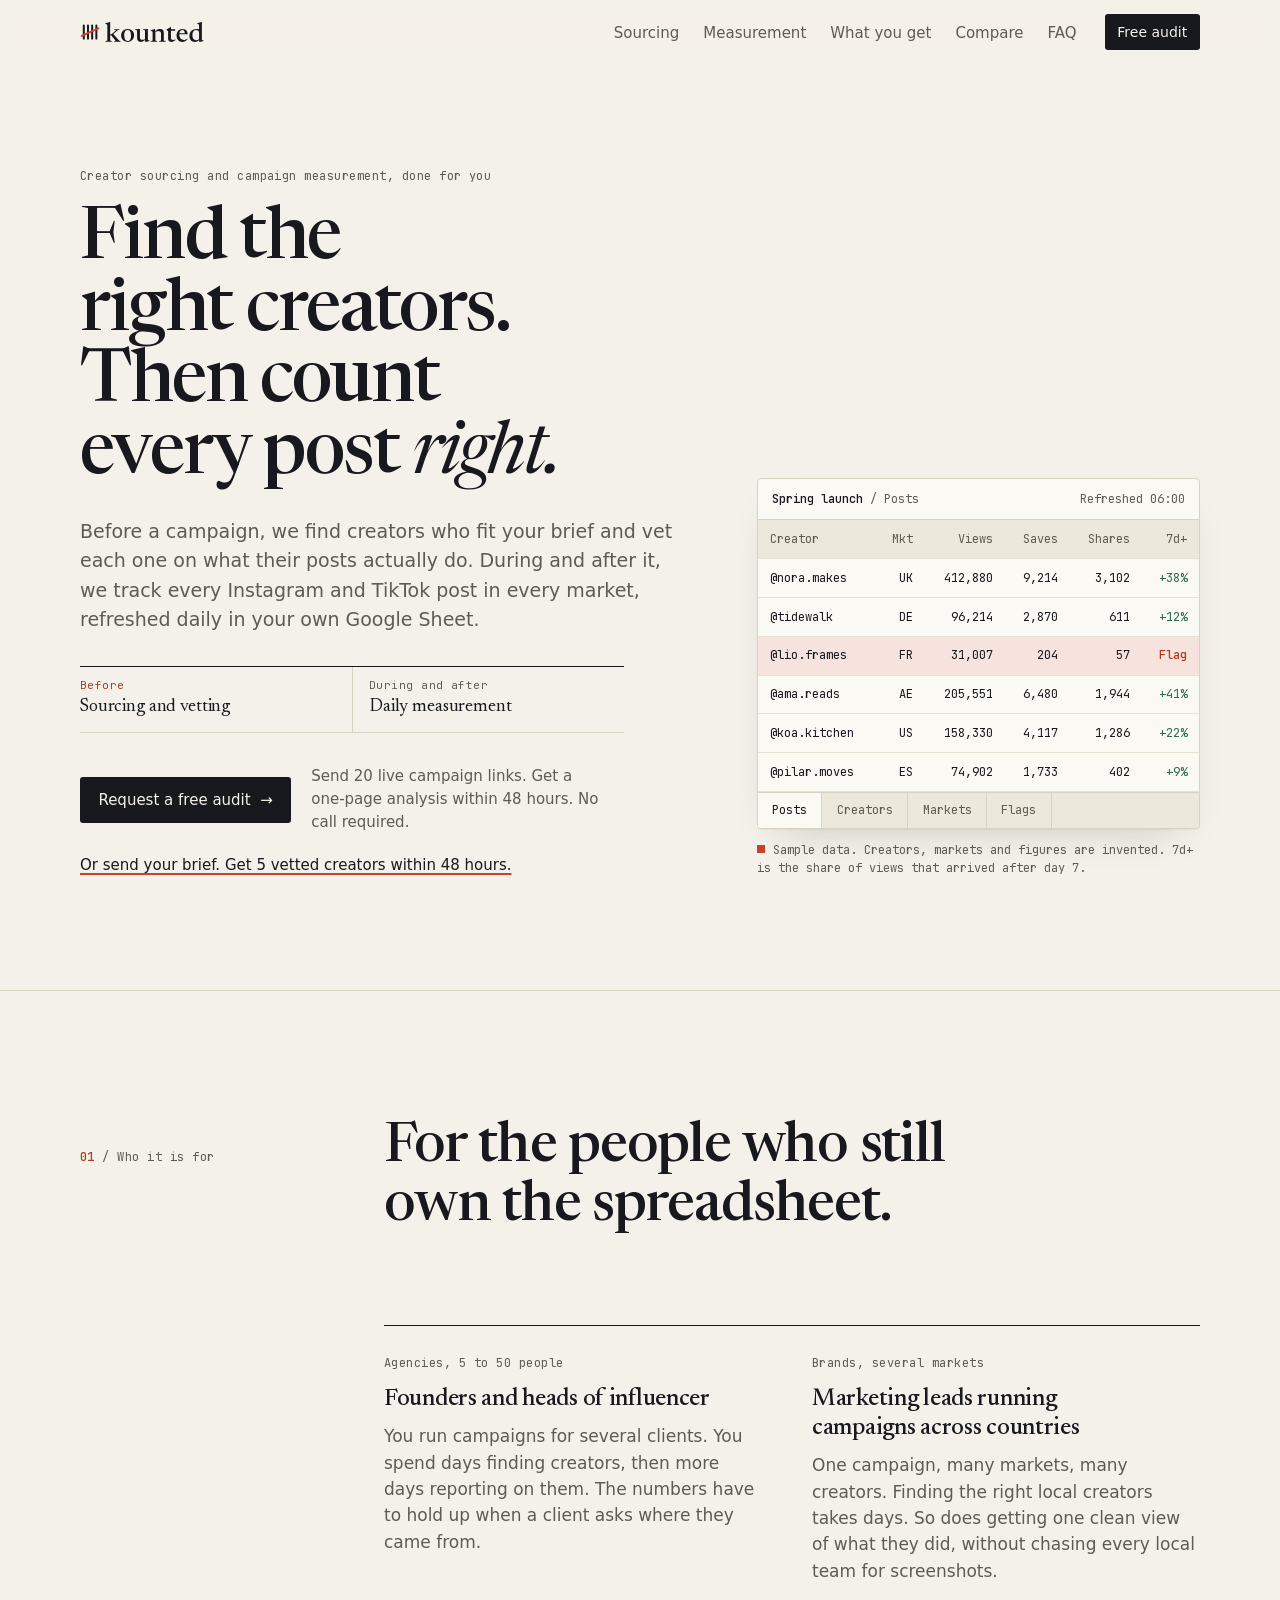
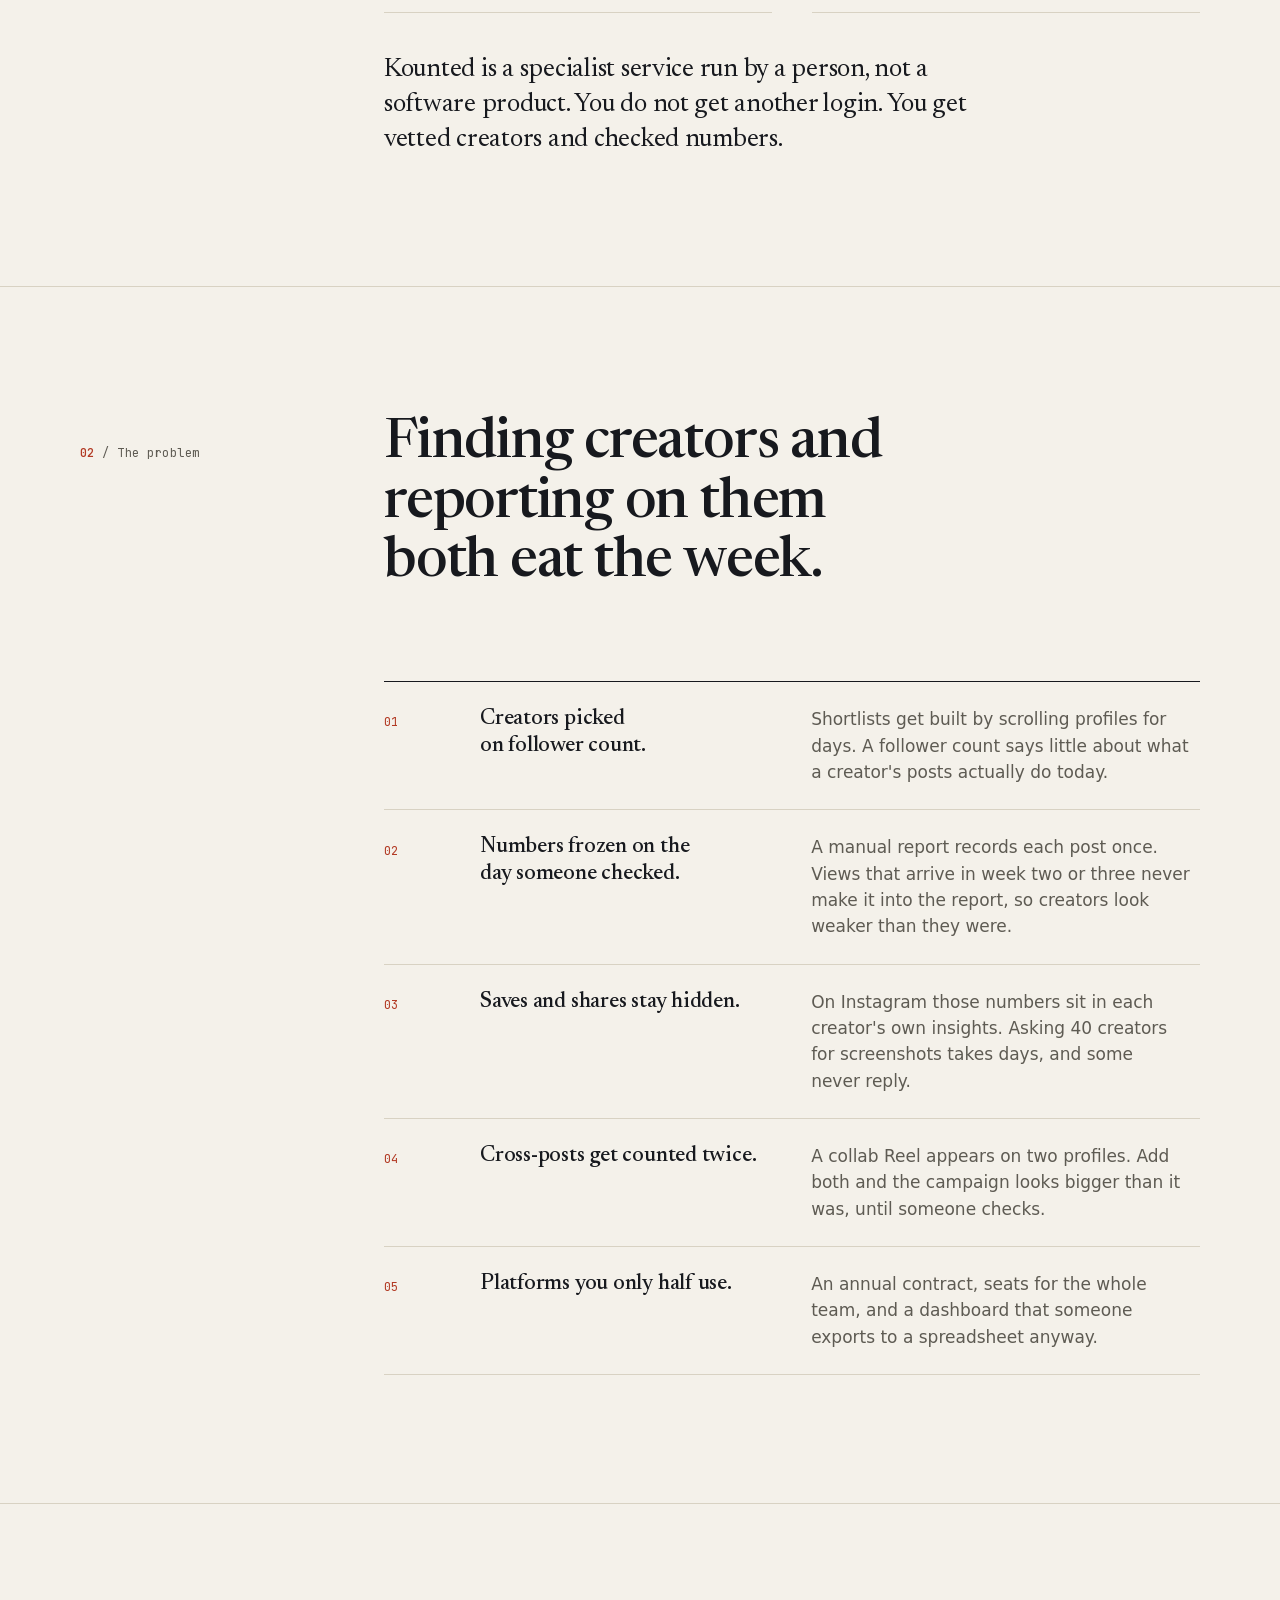
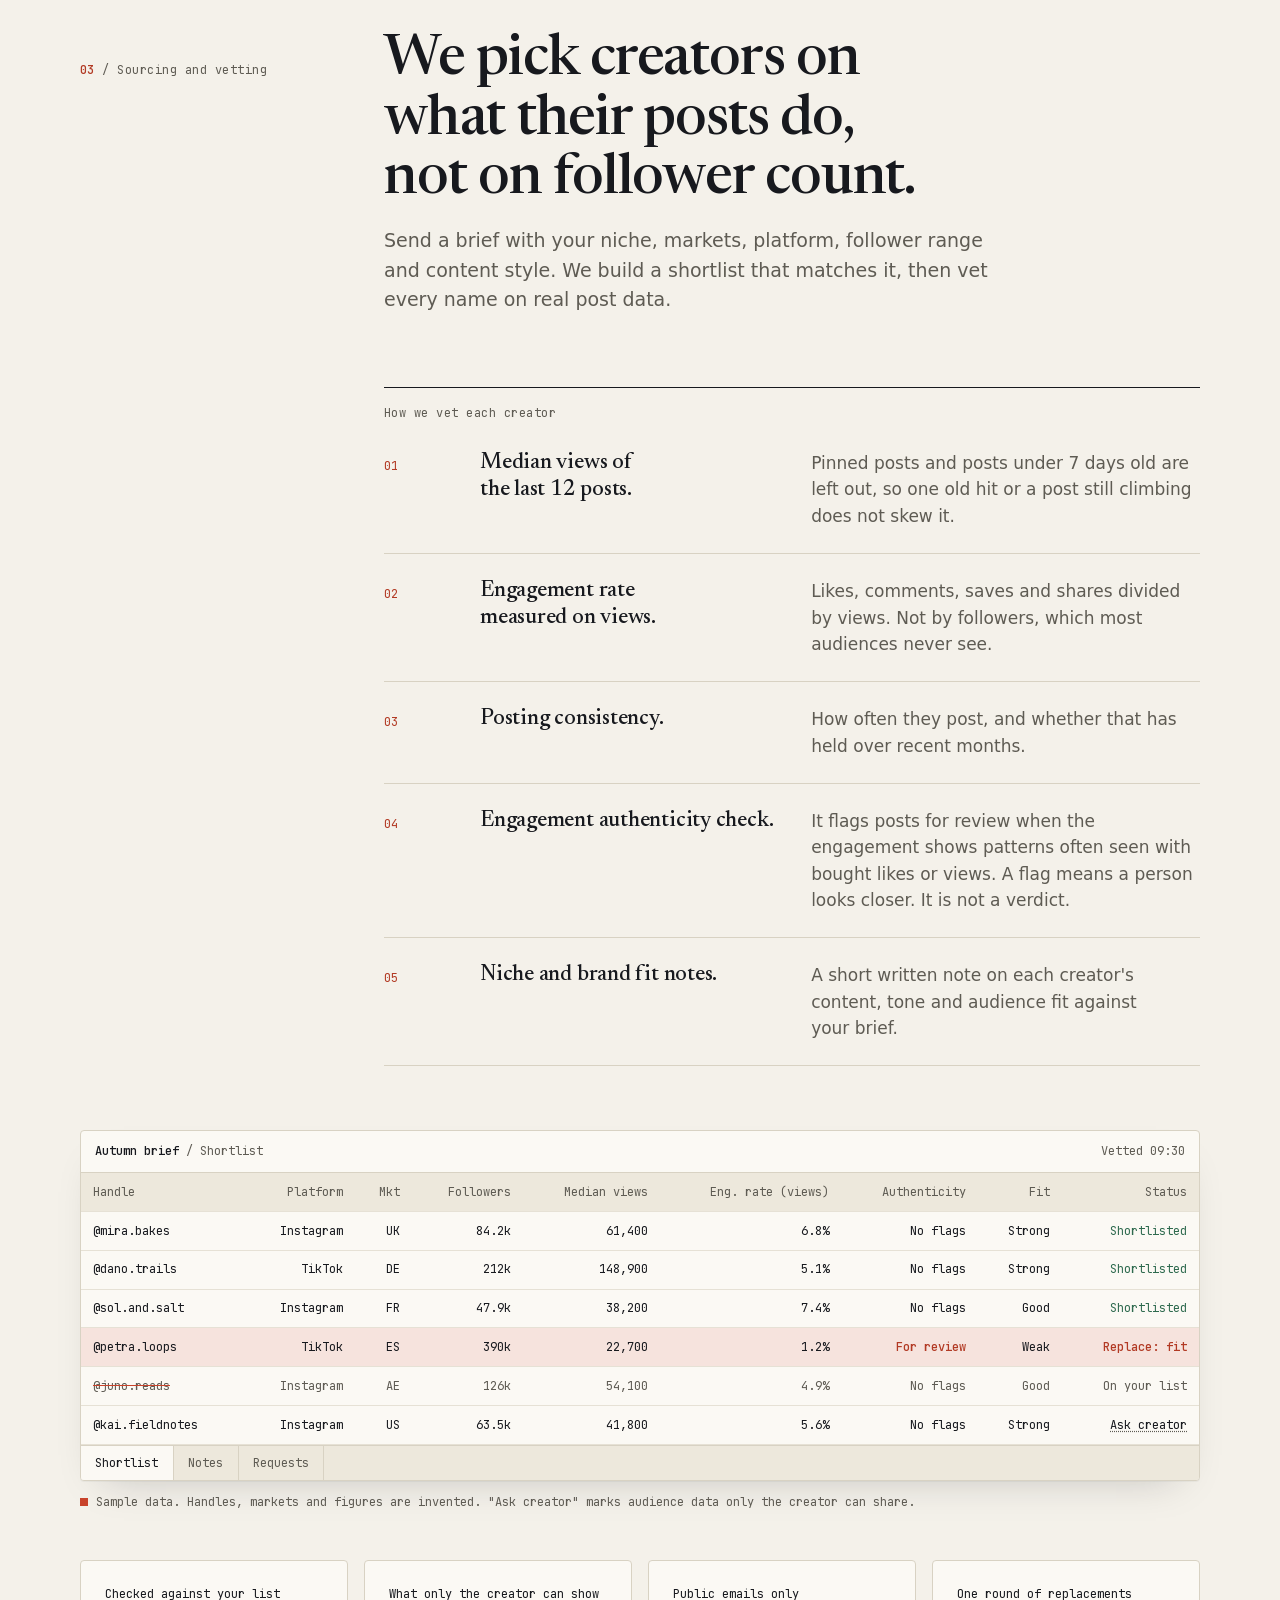
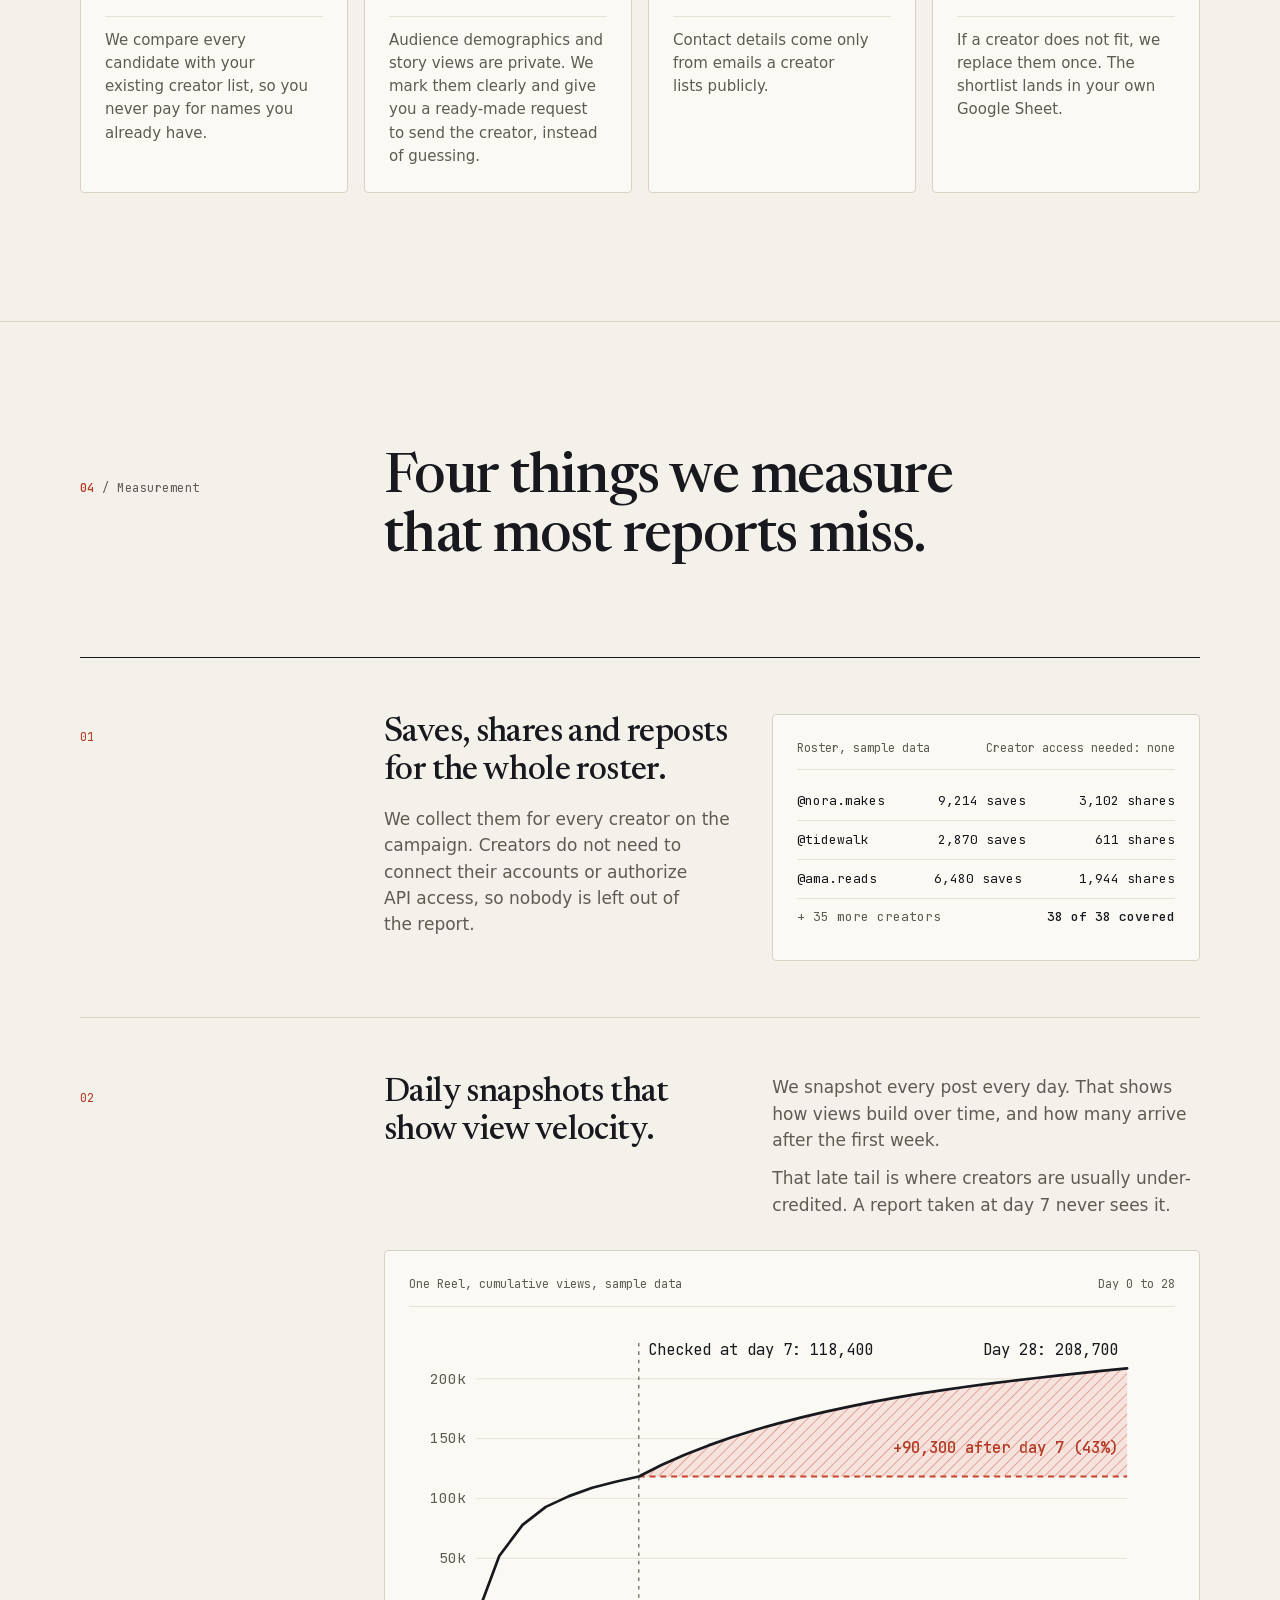
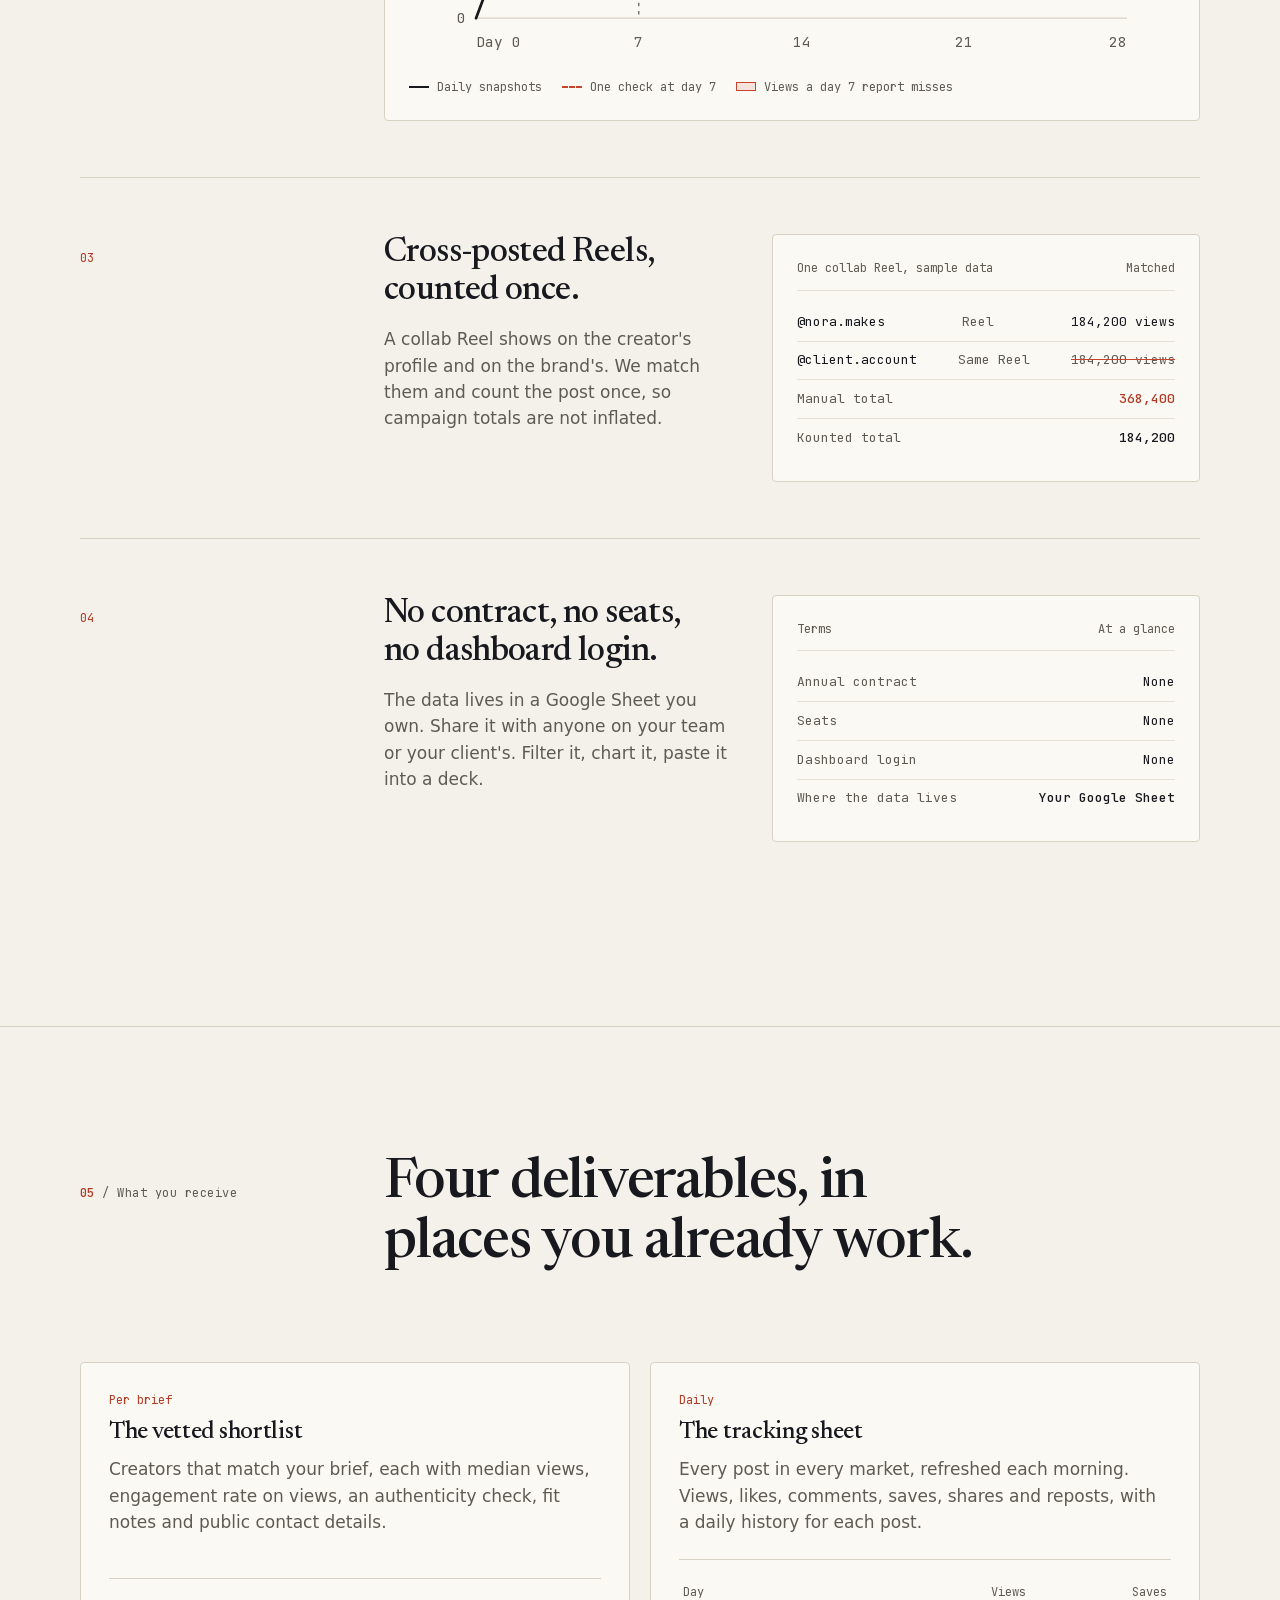
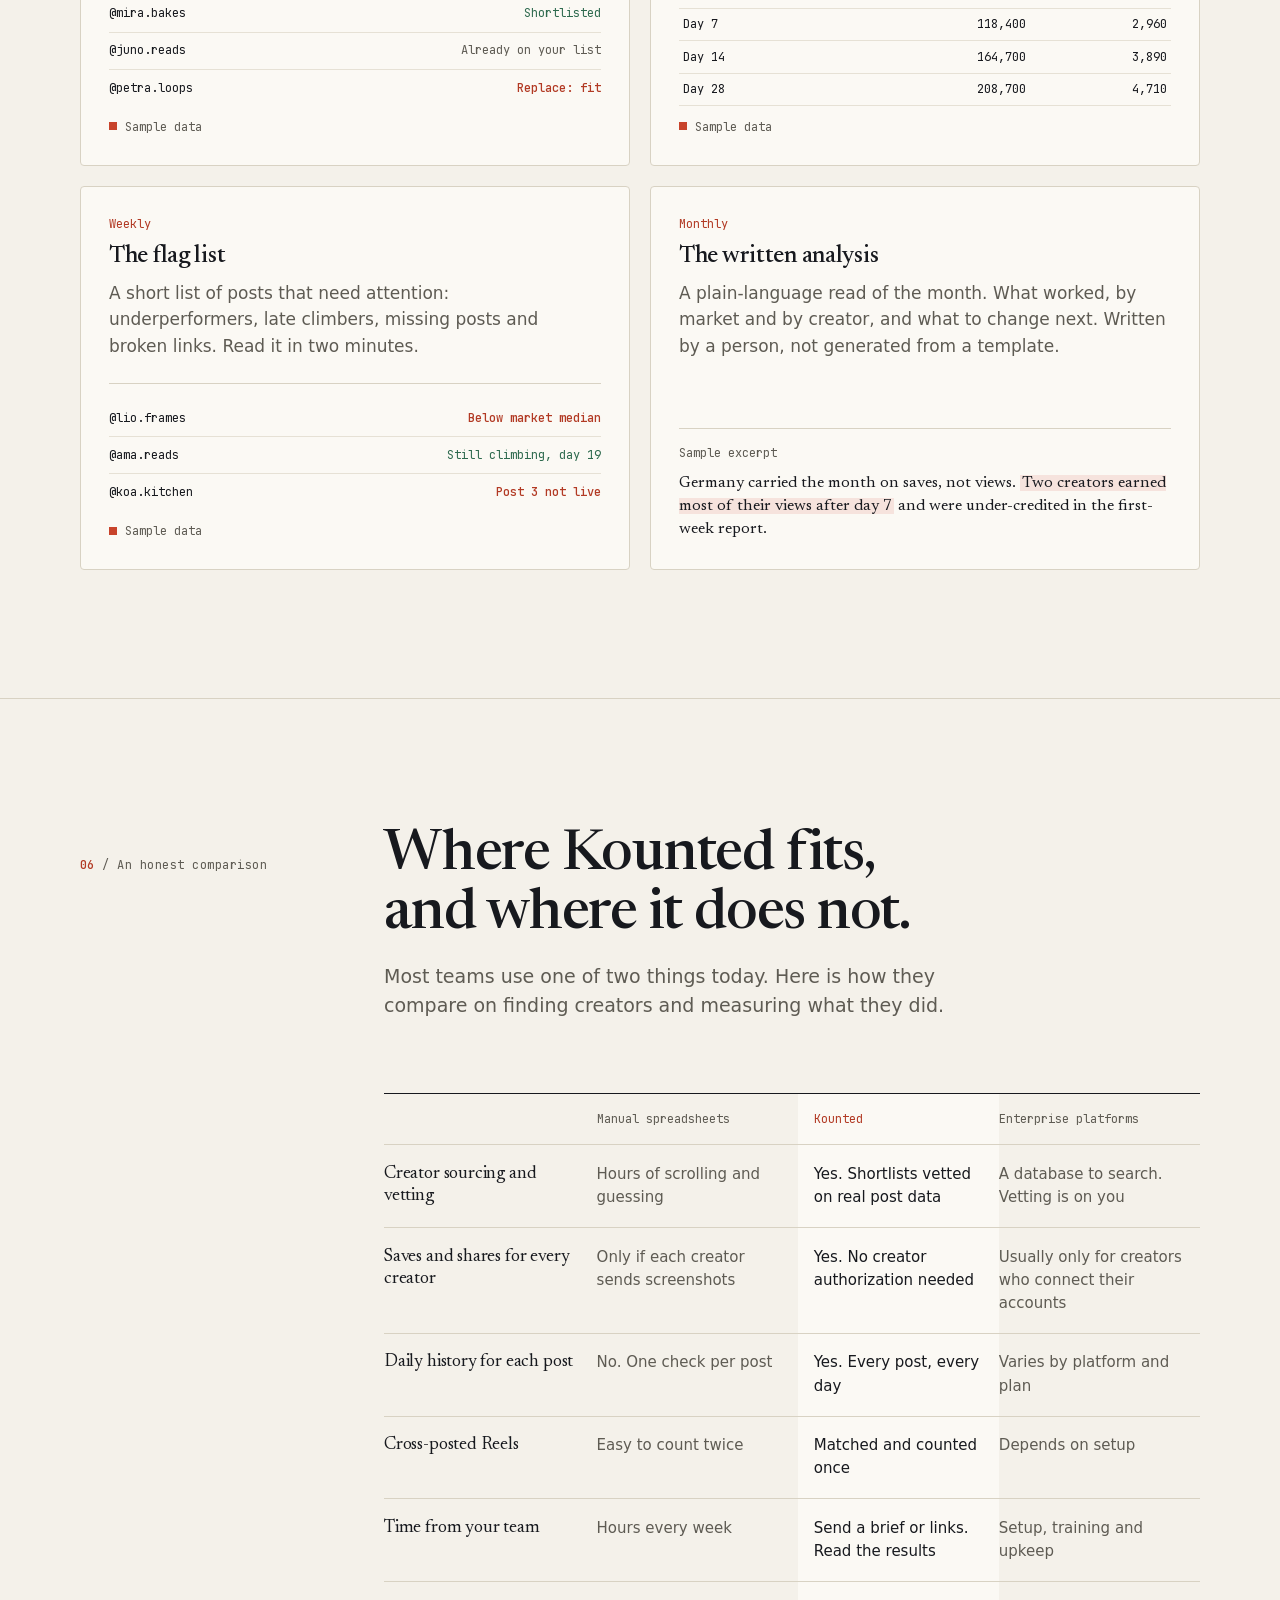
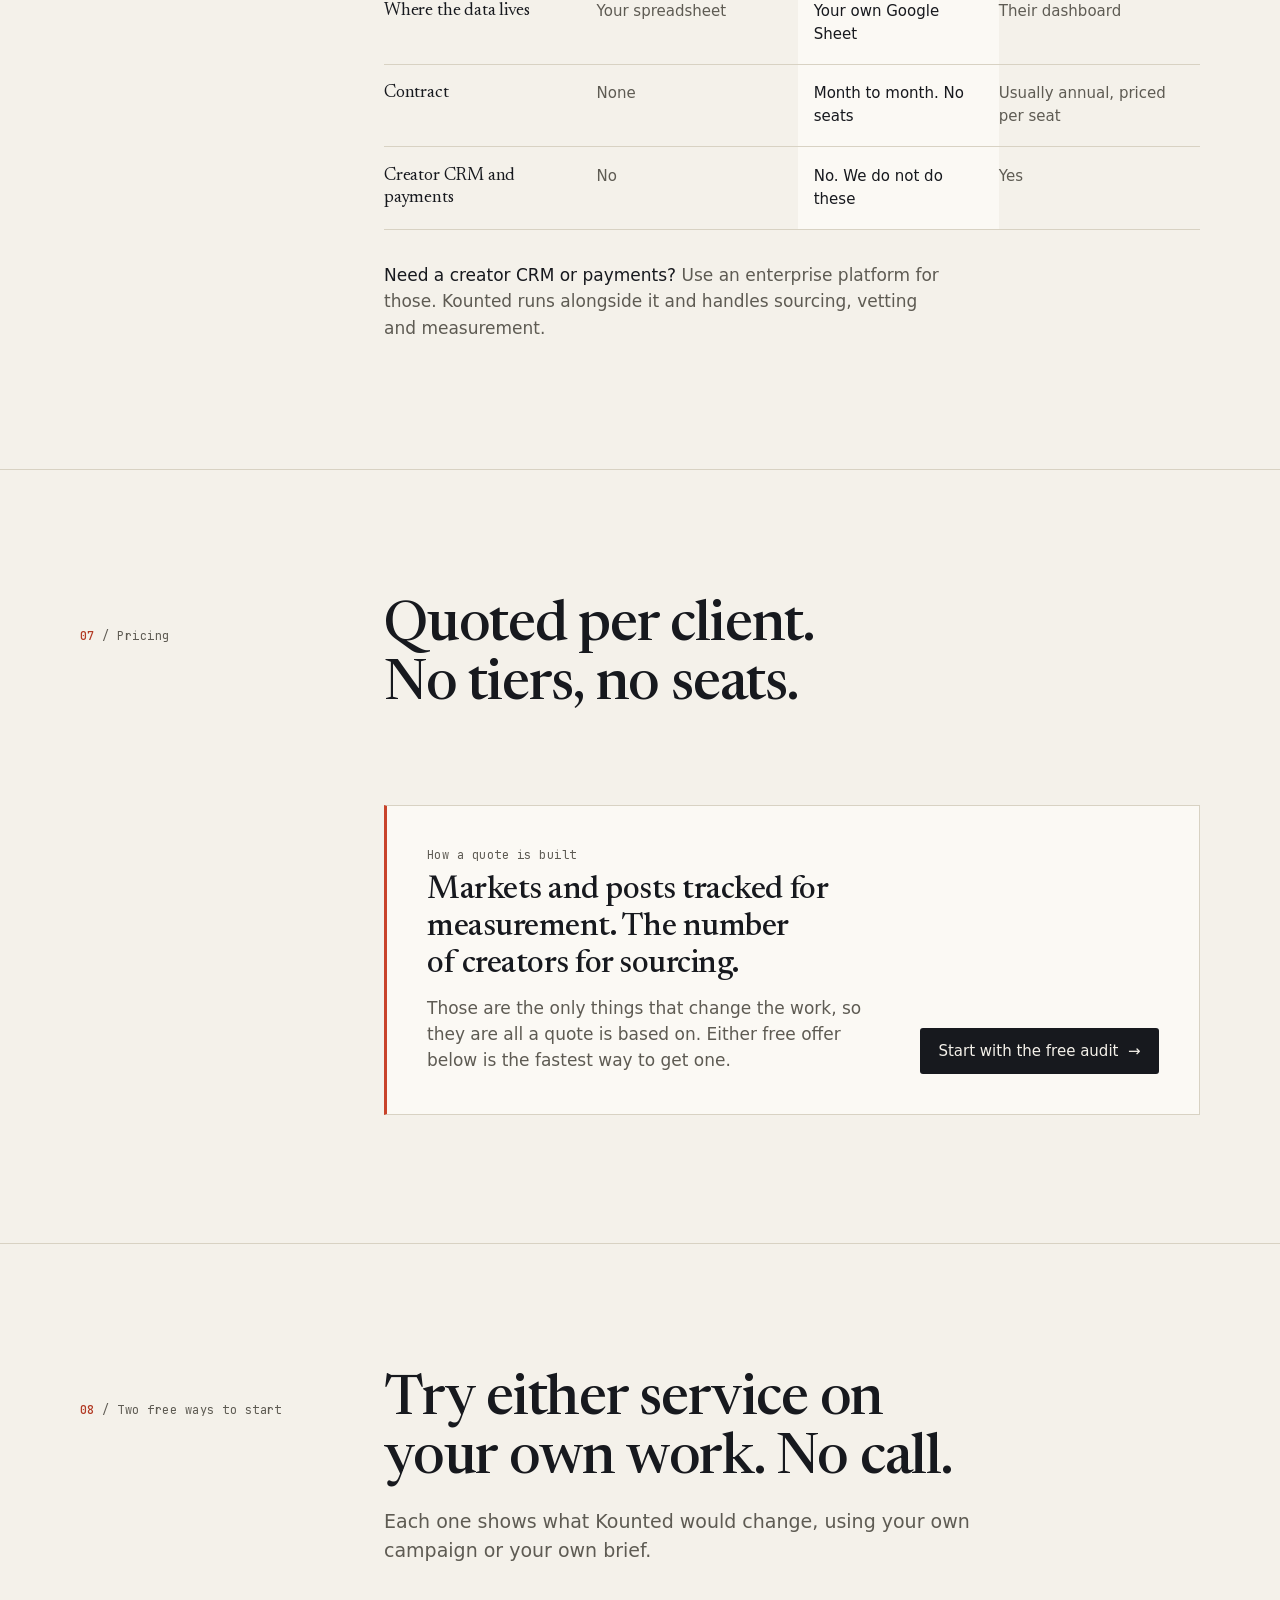
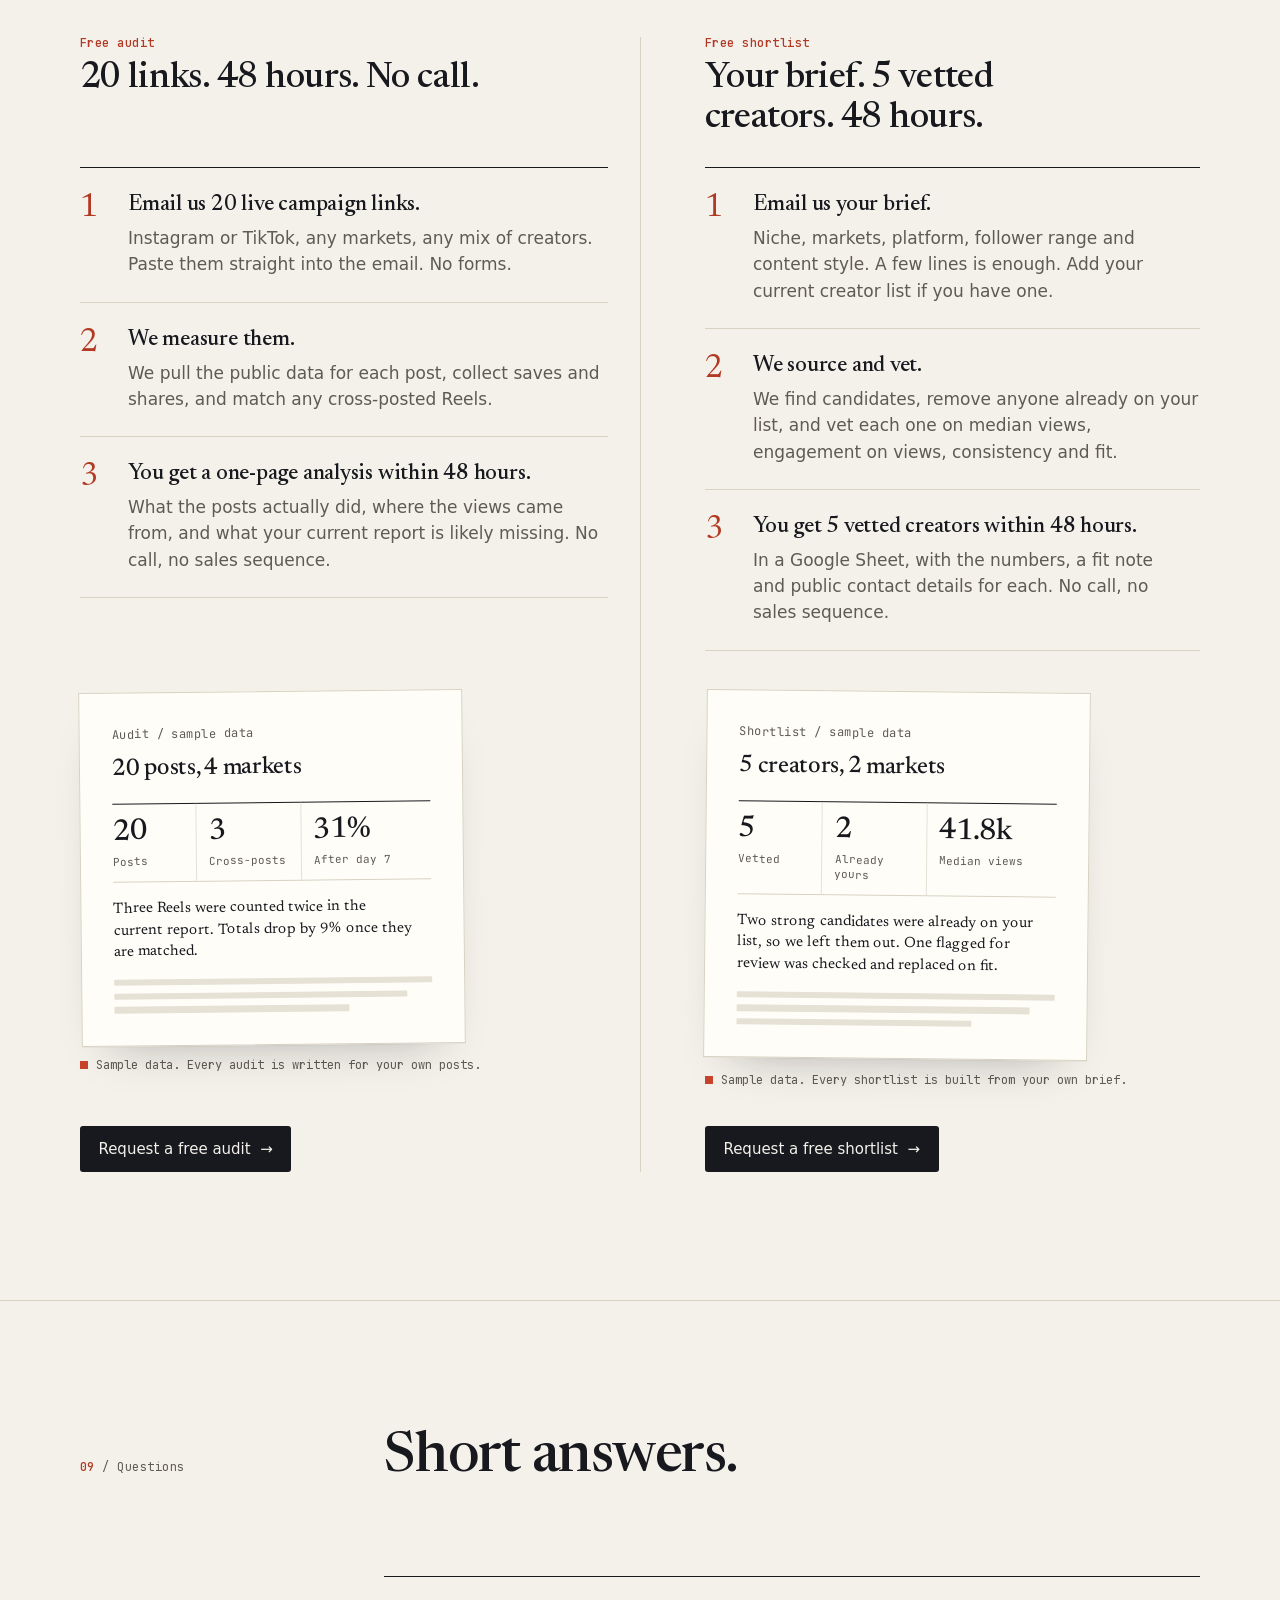
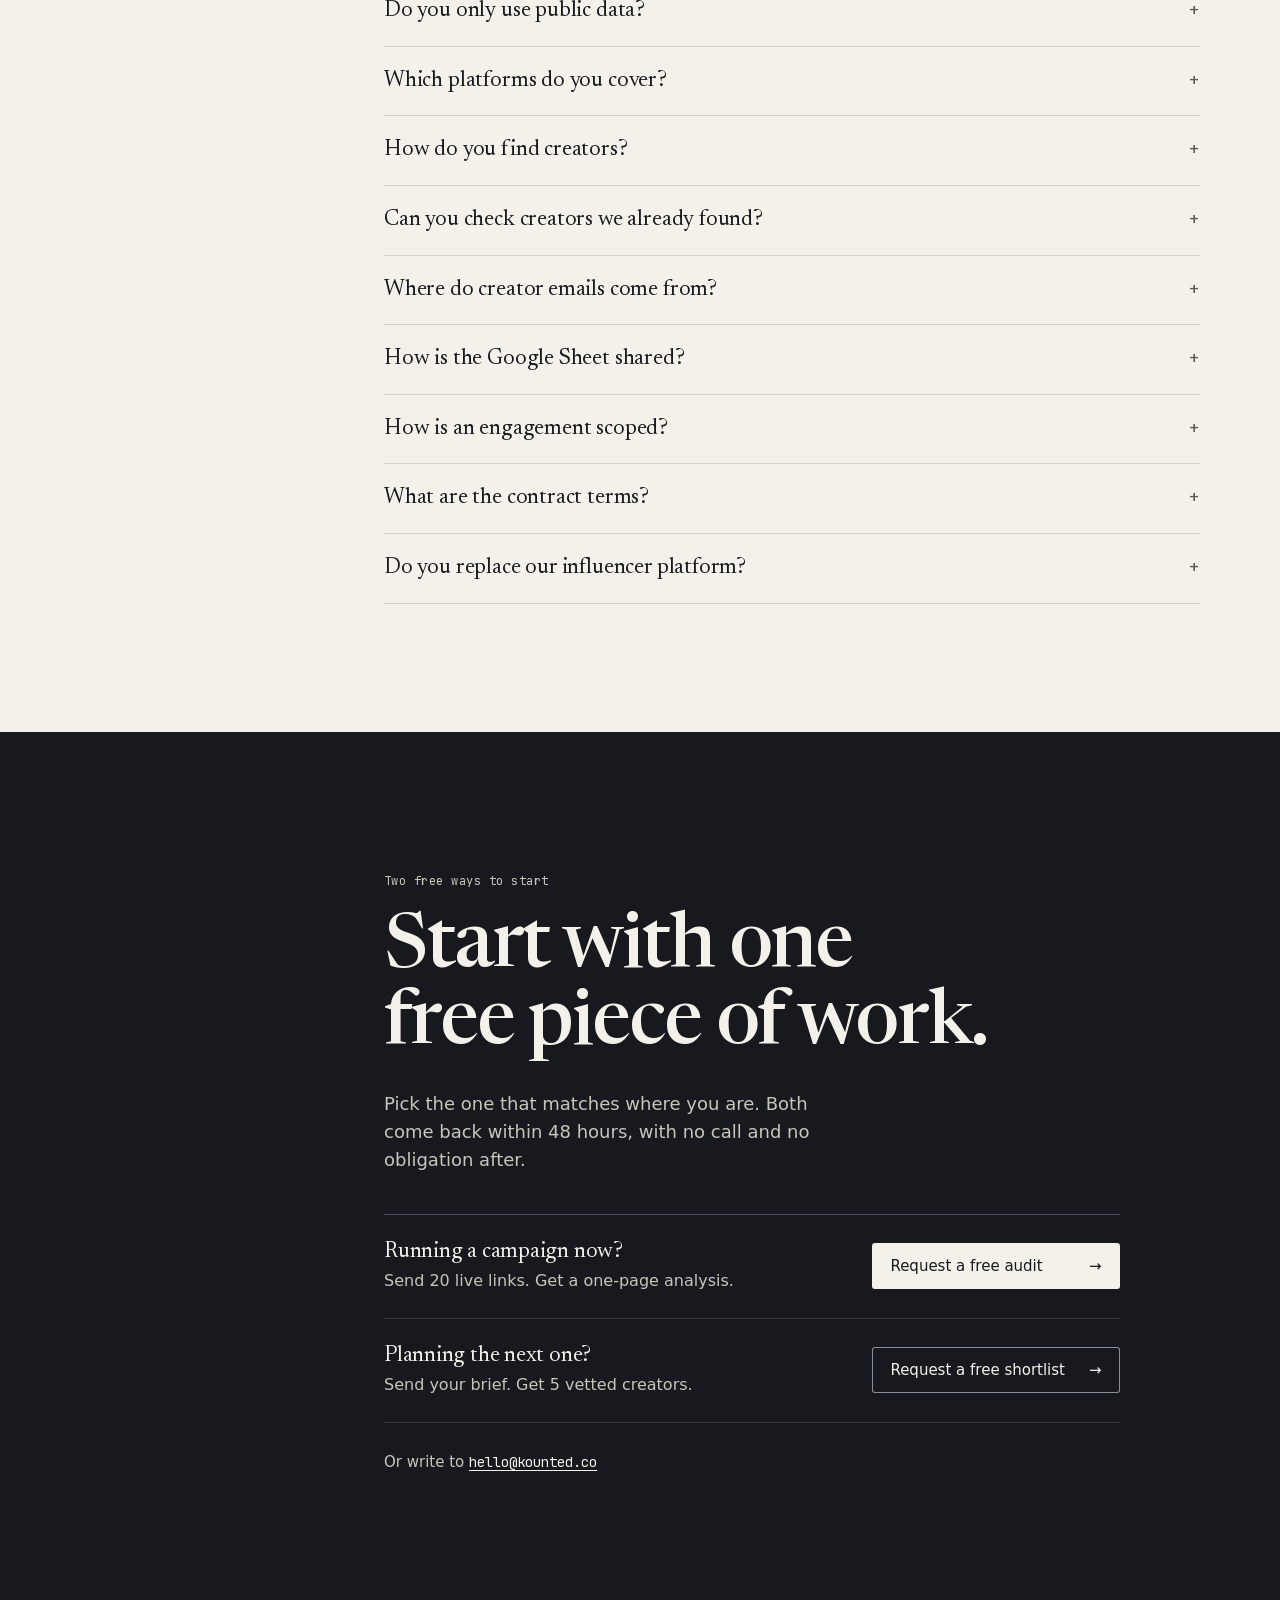
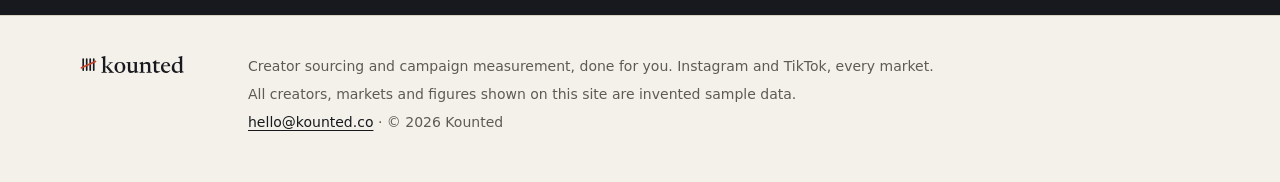
==== commit d456cf75: "Add creator sourcing and vetting service - New Sourcing section: vetting checks, sample shortlist, l" ====
--- a/site/index.html
+++ b/site/index.html
@@ -3,25 +3,25 @@
 <head>
   <meta charset="utf-8">
   <meta name="viewport" content="width=device-width, initial-scale=1, viewport-fit=cover">
-  <title>Kounted | Influencer campaign measurement, done for you</title>
-  <meta name="description" content="Kounted tracks Instagram and TikTok post performance in every market you run, refreshes it daily and delivers it to your own Google Sheet. Start with a free audit of 20 posts.">
+  <title>Kounted | Creator sourcing and campaign measurement</title>
+  <meta name="description" content="Kounted sources and vets creators on real post data, then tracks every Instagram and TikTok post daily in your own Google Sheet. Start with a free audit or a free shortlist.">
   <link rel="canonical" href="https://kounted.co/">
   <meta name="theme-color" content="#f4f1ea">
 
   <meta property="og:type" content="website">
   <meta property="og:site_name" content="Kounted">
   <meta property="og:url" content="https://kounted.co/">
-  <meta property="og:title" content="Kounted | Influencer campaign measurement, done for you">
-  <meta property="og:description" content="Daily Instagram and TikTok post data for every creator and every market, delivered to your own Google Sheet. Send 20 links for a free audit.">
+  <meta property="og:title" content="Kounted | Creator sourcing and campaign measurement">
+  <meta property="og:description" content="We find the right creators, then count what they actually did. Vetted shortlists and daily Instagram and TikTok data, in your own Google Sheet.">
   <meta property="og:image" content="https://kounted.co/og-image.png">
   <meta property="og:image:width" content="1200">
   <meta property="og:image:height" content="630">
-  <meta property="og:image:alt" content="Kounted. Every post, every market, counted once and counted right.">
+  <meta property="og:image:alt" content="Kounted. Find the right creators. Then count every post right.">
   <meta name="twitter:card" content="summary_large_image">
-  <meta name="twitter:title" content="Kounted | Influencer campaign measurement, done for you">
-  <meta name="twitter:description" content="Daily Instagram and TikTok post data for every creator and every market, delivered to your own Google Sheet. Send 20 links for a free audit.">
+  <meta name="twitter:title" content="Kounted | Creator sourcing and campaign measurement">
+  <meta name="twitter:description" content="We find the right creators, then count what they actually did. Vetted shortlists and daily Instagram and TikTok data, in your own Google Sheet.">
   <meta name="twitter:image" content="https://kounted.co/og-image.png">
-  <meta name="twitter:image:alt" content="Kounted. Every post, every market, counted once and counted right.">
+  <meta name="twitter:image:alt" content="Kounted. Find the right creators. Then count every post right.">
 
   <link rel="icon" href="favicon.svg" type="image/svg+xml">
   <link rel="icon" href="favicon-32.png" sizes="32x32" type="image/png">
@@ -38,7 +38,7 @@
     "url": "https://kounted.co/",
     "email": "hello@kounted.co",
     "logo": "https://kounted.co/assets/logo-mark.svg",
-    "description": "A done-for-you influencer campaign measurement service. Instagram and TikTok post performance across every market, refreshed daily and delivered to the client's own Google Sheet."
+    "description": "A done-for-you creator sourcing and influencer campaign measurement service. Creators are vetted on public post data before a campaign. Instagram and TikTok post performance is tracked daily during and after it, in the client's own Google Sheet."
   }
   </script>
 </head>
@@ -51,8 +51,13 @@
         <img src="assets/logo.svg" alt="Kounted" width="124" height="21">
       </a>
       <nav class="nav" aria-label="Main">
-        <ul>
-          <li><a href="#different">Method</a></li>
+        <button class="nav-toggle" type="button" aria-expanded="false" aria-controls="nav-links">
+          <span class="nav-toggle-icon" aria-hidden="true"><i></i><i></i></span>
+          <span class="nav-toggle-label">Menu</span>
+        </button>
+        <ul id="nav-links">
+          <li><a href="#sourcing">Sourcing</a></li>
+          <li><a href="#measurement">Measurement</a></li>
           <li><a href="#receive">What you get</a></li>
           <li><a href="#compare">Compare</a></li>
           <li><a href="#faq">FAQ</a></li>
@@ -68,13 +73,18 @@
     <section class="hero" aria-labelledby="hero-title">
       <div class="wrap hero-grid">
         <div>
-          <p class="label">Influencer campaign measurement, done for you</p>
-          <h1 id="hero-title">Every post, every market. Counted once, and <em>counted right.</em></h1>
-          <p class="lede">Kounted tracks Instagram and TikTok post performance across every market you run in. The numbers refresh daily and land in your own Google Sheet, with a weekly flag list and a monthly written analysis.</p>
+          <p class="label">Creator sourcing and campaign measurement, done for you</p>
+          <h1 id="hero-title"><span class="h-line">Find the right creators.</span> <span class="h-line">Then count every post <em>right.</em></span></h1>
+          <p class="lede">Before a campaign, we find creators who fit your brief and vet each one on what their posts actually do. During and after it, we track every Instagram and TikTok post in every market, refreshed daily in your own Google Sheet.</p>
+          <ol class="phases" aria-label="How the two services connect">
+            <li><span class="label">Before</span> Sourcing and vetting</li>
+            <li><span class="label">During and after</span> Daily measurement</li>
+          </ol>
           <div class="cta-row">
             <a class="btn" href="mailto:hello@kounted.co?subject=Free%20audit%20request">Request a free audit <span class="arrow" aria-hidden="true">&rarr;</span></a>
             <p class="cta-note">Send 20 live campaign links. Get a one-page analysis within 48 hours. No call required.</p>
           </div>
+          <p class="cta-alt"><a href="mailto:hello@kounted.co?subject=Free%20shortlist%20request">Or send your brief. Get 5 vetted creators within 48 hours.</a></p>
         </div>
 
         <figure style="margin:0">
@@ -124,15 +134,15 @@
           <article>
             <p class="label">Agencies, 5 to 50 people</p>
             <h3>Founders and heads of influencer</h3>
-            <p>You run campaigns for several clients and report to them every week. The numbers have to hold up when a client asks where they came from.</p>
+            <p>You run campaigns for several clients. You spend days finding creators, then more days reporting on them. The numbers have to hold up when a client asks where they came from.</p>
           </article>
           <article>
             <p class="label">Brands, several markets</p>
             <h3>Marketing leads running campaigns across countries</h3>
-            <p>One campaign, many markets, many creators. You need one clean view of all of it without chasing every local team for screenshots.</p>
-          </article>
-        </div>
-        <p class="aside-note">Kounted is a specialist service run by a person, not a software product. You do not get another login. You get the numbers, checked.</p>
+            <p>One campaign, many markets, many creators. Finding the right local creators takes days. So does getting one clean view of what they did, without chasing every local team for screenshots.</p>
+          </article>
+        </div>
+        <p class="aside-note">Kounted is a specialist service run by a person, not a software product. You do not get another login. You get vetted creators and checked numbers.</p>
       </div>
     </section>
 
@@ -141,9 +151,13 @@
       <div class="wrap">
         <header class="sec-head">
           <p class="sec-no"><b>02</b> / The problem</p>
-          <h2 id="problem-title">Reporting eats the week and still misses most of the story.</h2>
+          <h2 id="problem-title">Finding creators and reporting on them both eat the week.</h2>
         </header>
         <ol class="ledger">
+          <li>
+            <h3>Creators picked on follower count.</h3>
+            <p>Shortlists get built by scrolling profiles for days. A follower count says little about what a creator's posts actually do today.</p>
+          </li>
           <li>
             <h3>Numbers frozen on the day someone checked.</h3>
             <p>A manual report records each post once. Views that arrive in week two or three never make it into the report, so creators look weaker than they were.</p>
@@ -164,12 +178,105 @@
       </div>
     </section>
 
-    <!-- 03 Differentiators -->
-    <section class="sec" id="different" aria-labelledby="different-title">
-      <div class="wrap">
-        <header class="sec-head">
-          <p class="sec-no"><b>03</b> / What is different</p>
-          <h2 id="different-title">Four things we measure that most reports miss.</h2>
+    <!-- 03 Sourcing -->
+    <section class="sec" id="sourcing" aria-labelledby="sourcing-title">
+      <div class="wrap">
+        <header class="sec-head">
+          <p class="sec-no"><b>03</b> / Sourcing and vetting</p>
+          <h2 id="sourcing-title">We pick creators on what their posts do, not on follower count.</h2>
+          <p class="lede">Send a brief with your niche, markets, platform, follower range and content style. We build a shortlist that matches it, then vet every name on real post data.</p>
+        </header>
+
+        <div class="vet">
+          <p class="label vet-title">How we vet each creator</p>
+          <ol class="ledger ledger--tight">
+            <li>
+              <h3>Median views of the last 12 posts.</h3>
+              <p>Pinned posts and posts under 7 days old are left out, so one old hit or a post still climbing does not skew it.</p>
+            </li>
+            <li>
+              <h3>Engagement rate measured on views.</h3>
+              <p>Likes, comments, saves and shares divided by views. Not by followers, which most audiences never see.</p>
+            </li>
+            <li>
+              <h3>Posting consistency.</h3>
+              <p>How often they post, and whether that has held over recent months.</p>
+            </li>
+            <li>
+              <h3>Engagement authenticity check.</h3>
+              <p>It flags posts for review when the engagement shows patterns often seen with bought likes or views. A flag means a person looks closer. It is not a verdict.</p>
+            </li>
+            <li>
+              <h3>Niche and brand fit notes.</h3>
+              <p>A short written note on each creator's content, tone and audience fit against your brief.</p>
+            </li>
+          </ol>
+        </div>
+
+        <figure class="shortlist">
+          <div class="sheet" role="group" aria-label="Sample creator shortlist">
+            <div class="sheet-bar">
+              <span><strong>Autumn brief</strong> / Shortlist</span>
+              <span>Vetted 09:30</span>
+            </div>
+            <table>
+              <caption class="sr-only">Sample creator shortlist with invented handles and figures</caption>
+              <thead>
+                <tr>
+                  <th scope="col">Handle</th>
+                  <th scope="col" class="hide-md">Platform</th>
+                  <th scope="col">Mkt</th>
+                  <th scope="col" class="hide-md">Followers</th>
+                  <th scope="col">Median views</th>
+                  <th scope="col" class="hide-sm">Eng. rate (views)</th>
+                  <th scope="col" class="hide-sm">Authenticity</th>
+                  <th scope="col" class="hide-md">Fit</th>
+                  <th scope="col">Status</th>
+                </tr>
+              </thead>
+              <tbody>
+                <tr><td>@mira.bakes</td><td class="hide-md">Instagram</td><td>UK</td><td class="hide-md">84.2k</td><td>61,400</td><td class="hide-sm">6.8%</td><td class="hide-sm">No flags</td><td class="hide-md">Strong</td><td class="up">Shortlisted</td></tr>
+                <tr><td>@dano.trails</td><td class="hide-md">TikTok</td><td>DE</td><td class="hide-md">212k</td><td>148,900</td><td class="hide-sm">5.1%</td><td class="hide-sm">No flags</td><td class="hide-md">Strong</td><td class="up">Shortlisted</td></tr>
+                <tr><td>@sol.and.salt</td><td class="hide-md">Instagram</td><td>FR</td><td class="hide-md">47.9k</td><td>38,200</td><td class="hide-sm">7.4%</td><td class="hide-sm">No flags</td><td class="hide-md">Good</td><td class="up">Shortlisted</td></tr>
+                <tr class="is-flag"><td>@petra.loops</td><td class="hide-md">TikTok</td><td>ES</td><td class="hide-md">390k</td><td>22,700</td><td class="hide-sm">1.2%</td><td class="hide-sm flag">For review</td><td class="hide-md">Weak</td><td class="flag">Replace: fit</td></tr>
+                <tr class="is-dupe"><td>@juno.reads</td><td class="hide-md">Instagram</td><td>AE</td><td class="hide-md">126k</td><td>54,100</td><td class="hide-sm">4.9%</td><td class="hide-sm">No flags</td><td class="hide-md">Good</td><td class="muted">On your list</td></tr>
+                <tr><td>@kai.fieldnotes</td><td class="hide-md">Instagram</td><td>US</td><td class="hide-md">63.5k</td><td>41,800</td><td class="hide-sm">5.6%</td><td class="hide-sm">No flags</td><td class="hide-md">Strong</td><td class="ask">Ask creator</td></tr>
+              </tbody>
+            </table>
+            <div class="sheet-tabs" aria-hidden="true">
+              <span class="on">Shortlist</span><span>Notes</span><span>Requests</span>
+            </div>
+          </div>
+          <figcaption class="sample">Sample data. Handles, markets and figures are invented. "Ask creator" marks audience data only the creator can share.</figcaption>
+        </figure>
+
+        <div class="notes">
+          <article class="panel">
+            <p class="panel-head"><span>Checked against your list</span></p>
+            <p>We compare every candidate with your existing creator list, so you never pay for names you already have.</p>
+          </article>
+          <article class="panel">
+            <p class="panel-head"><span>What only the creator can show</span></p>
+            <p>Audience demographics and story views are private. We mark them clearly and give you a ready-made request to send the creator, instead of guessing.</p>
+          </article>
+          <article class="panel">
+            <p class="panel-head"><span>Public emails only</span></p>
+            <p>Contact details come only from emails a creator lists publicly.</p>
+          </article>
+          <article class="panel">
+            <p class="panel-head"><span>One round of replacements</span></p>
+            <p>If a creator does not fit, we replace them once. The shortlist lands in your own Google Sheet.</p>
+          </article>
+        </div>
+      </div>
+    </section>
+
+    <!-- 04 Measurement -->
+    <section class="sec" id="measurement" aria-labelledby="measurement-title">
+      <div class="wrap">
+        <header class="sec-head">
+          <p class="sec-no"><b>04</b> / Measurement</p>
+          <h2 id="measurement-title">Four things we measure that most reports miss.</h2>
         </header>
 
         <article class="feature">
@@ -276,14 +383,27 @@
       </div>
     </section>
 
-    <!-- 04 What you receive -->
+    <!-- 05 What you receive -->
     <section class="sec" id="receive" aria-labelledby="receive-title">
       <div class="wrap">
         <header class="sec-head">
-          <p class="sec-no"><b>04</b> / What you receive</p>
-          <h2 id="receive-title">Three deliverables, in places you already work.</h2>
-        </header>
-        <div class="cards">
+          <p class="sec-no"><b>05</b> / What you receive</p>
+          <h2 id="receive-title">Four deliverables, in places you already work.</h2>
+        </header>
+        <div class="cards cards--four">
+          <article class="card">
+            <p class="cadence">Per brief</p>
+            <h3>The vetted shortlist</h3>
+            <p>Creators that match your brief, each with median views, engagement rate on views, an authenticity check, fit notes and public contact details.</p>
+            <div class="specimen">
+              <ul class="rows">
+                <li><span>@mira.bakes</span><span class="up">Shortlisted</span></li>
+                <li><span>@juno.reads</span><span class="k">Already on your list</span></li>
+                <li><span>@petra.loops</span><span class="flag">Replace: fit</span></li>
+              </ul>
+              <p class="sample">Sample data</p>
+            </div>
+          </article>
           <article class="card">
             <p class="cadence">Daily</p>
             <h3>The tracking sheet</h3>
@@ -327,13 +447,13 @@
       </div>
     </section>
 
-    <!-- 05 Comparison -->
+    <!-- 06 Comparison -->
     <section class="sec" id="compare" aria-labelledby="compare-title">
       <div class="wrap">
         <header class="sec-head">
-          <p class="sec-no"><b>05</b> / An honest comparison</p>
+          <p class="sec-no"><b>06</b> / An honest comparison</p>
           <h2 id="compare-title">Where Kounted fits, and where it does not.</h2>
-          <p class="lede">Most teams use one of two things today. Here is how they compare on the work that matters for measurement.</p>
+          <p class="lede">Most teams use one of two things today. Here is how they compare on finding creators and measuring what they did.</p>
         </header>
         <div class="compare-wrap">
           <table class="compare">
@@ -348,6 +468,12 @@
             </thead>
             <tbody>
               <tr>
+                <th scope="row">Creator sourcing and vetting</th>
+                <td data-label="Spreadsheets">Hours of scrolling and guessing</td>
+                <td data-label="Kounted" class="us">Yes. Shortlists vetted on real post data</td>
+                <td data-label="Platforms">A database to search. Vetting is on you</td>
+              </tr>
+              <tr>
                 <th scope="row">Saves and shares for every creator</th>
                 <td data-label="Spreadsheets">Only if each creator sends screenshots</td>
                 <td data-label="Kounted" class="us">Yes. No creator authorization needed</td>
@@ -368,7 +494,7 @@
               <tr>
                 <th scope="row">Time from your team</th>
                 <td data-label="Spreadsheets">Hours every week</td>
-                <td data-label="Kounted" class="us">Send links. Read the results</td>
+                <td data-label="Kounted" class="us">Send a brief or links. Read the results</td>
                 <td data-label="Platforms">Setup, training and upkeep</td>
               </tr>
               <tr>
@@ -384,138 +510,217 @@
                 <td data-label="Platforms">Usually annual, priced per seat</td>
               </tr>
               <tr>
-                <th scope="row">Creator discovery, CRM and payments</th>
+                <th scope="row">Creator CRM and payments</th>
                 <td data-label="Spreadsheets">No</td>
                 <td data-label="Kounted" class="us">No. We do not do these</td>
                 <td data-label="Platforms">Yes</td>
               </tr>
             </tbody>
           </table>
-          <p class="compare-note"><strong>Need discovery, a creator CRM or payments?</strong> Use an enterprise platform for those. Kounted runs alongside it and handles the measurement.</p>
-        </div>
-      </div>
-    </section>
-
-    <!-- 06 Pricing -->
+          <p class="compare-note"><strong>Need a creator CRM or payments?</strong> Use an enterprise platform for those. Kounted runs alongside it and handles sourcing, vetting and measurement.</p>
+        </div>
+      </div>
+    </section>
+
+    <!-- 07 Pricing -->
     <section class="sec" id="pricing" aria-labelledby="pricing-title">
       <div class="wrap">
         <header class="sec-head">
-          <p class="sec-no"><b>06</b> / Pricing</p>
+          <p class="sec-no"><b>07</b> / Pricing</p>
           <h2 id="pricing-title">Quoted per client. No tiers, no seats.</h2>
         </header>
         <div class="quote-band">
           <div>
             <p class="label">How a quote is built</p>
-            <h3>The number of markets you run in, and the number of posts you track.</h3>
-            <p style="margin-top:0.75rem">That is all that changes the work, so that is all a quote is based on. The free audit is the fastest way to get one.</p>
+            <h3>Markets and posts tracked for measurement. The number of creators for sourcing.</h3>
+            <p style="margin-top:0.75rem">Those are the only things that change the work, so they are all a quote is based on. Either free offer below is the fastest way to get one.</p>
           </div>
           <a class="btn" href="mailto:hello@kounted.co?subject=Free%20audit%20request">Start with the free audit <span class="arrow" aria-hidden="true">&rarr;</span></a>
         </div>
       </div>
     </section>
 
-    <!-- 07 Free audit -->
+    <!-- 08 Free offers -->
     <section class="sec" id="audit" aria-labelledby="audit-title">
       <div class="wrap">
         <header class="sec-head">
-          <p class="sec-no"><b>07</b> / The free audit</p>
-          <h2 id="audit-title">20 links. 48 hours. No call.</h2>
-          <p class="lede">The quickest way to see what your current reporting misses, using your own campaign.</p>
-        </header>
-        <div class="audit-grid">
-          <ol class="steps">
+          <p class="sec-no"><b>08</b> / Two free ways to start</p>
+          <h2 id="audit-title">Try either service on your own work. No call.</h2>
+          <p class="lede">Each one shows what Kounted would change, using your own campaign or your own brief.</p>
+        </header>
+
+        <div class="offers">
+        <div class="offer">
+          <h3 class="offer-title"><span class="label">Free audit</span> 20 links. 48 hours. No call.</h3>
+          <div class="audit-grid">
+            <ol class="steps">
+              <li>
+                <span class="n" aria-hidden="true">1</span>
+                <div>
+                  <h3>Email us 20 live campaign links.</h3>
+                  <p>Instagram or TikTok, any markets, any mix of creators. Paste them straight into the email. No forms.</p>
+                </div>
+              </li>
+              <li>
+                <span class="n" aria-hidden="true">2</span>
+                <div>
+                  <h3>We measure them.</h3>
+                  <p>We pull the public data for each post, collect saves and shares, and match any cross-posted Reels.</p>
+                </div>
+              </li>
+              <li>
+                <span class="n" aria-hidden="true">3</span>
+                <div>
+                  <h3>You get a one-page analysis within 48 hours.</h3>
+                  <p>What the posts actually did, where the views came from, and what your current report is likely missing. No call, no sales sequence.</p>
+                </div>
+              </li>
+            </ol>
+            <figure style="margin:0">
+              <div class="page-doc" role="group" aria-label="Sample one-page audit">
+                <p class="label">Audit / sample data</p>
+                <h3>20 posts, 4 markets</h3>
+                <div class="stats">
+                  <div><b>20</b><span>Posts</span></div>
+                  <div><b>3</b><span>Cross-posts</span></div>
+                  <div><b>31%</b><span>After day 7</span></div>
+                </div>
+                <div class="memo">
+                  <p>Three Reels were counted twice in the current report. Totals drop by 9% once they are matched.</p>
+                </div>
+                <div class="lines" aria-hidden="true"><i></i><i></i><i></i></div>
+              </div>
+              <figcaption class="sample">Sample data. Every audit is written for your own posts.</figcaption>
+            </figure>
+          </div>
+          <div class="cta-row audit-cta">
+            <a class="btn" href="mailto:hello@kounted.co?subject=Free%20audit%20request">Request a free audit <span class="arrow" aria-hidden="true">&rarr;</span></a>
+          </div>
+        </div>
+
+        <div class="offer">
+          <h3 class="offer-title"><span class="label">Free shortlist</span> Your brief. 5 vetted creators. 48 hours.</h3>
+          <div class="audit-grid">
+            <ol class="steps">
+              <li>
+                <span class="n" aria-hidden="true">1</span>
+                <div>
+                  <h3>Email us your brief.</h3>
+                  <p>Niche, markets, platform, follower range and content style. A few lines is enough. Add your current creator list if you have one.</p>
+                </div>
+              </li>
+              <li>
+                <span class="n" aria-hidden="true">2</span>
+                <div>
+                  <h3>We source and vet.</h3>
+                  <p>We find candidates, remove anyone already on your list, and vet each one on median views, engagement on views, consistency and fit.</p>
+                </div>
+              </li>
+              <li>
+                <span class="n" aria-hidden="true">3</span>
+                <div>
+                  <h3>You get 5 vetted creators within 48 hours.</h3>
+                  <p>In a Google Sheet, with the numbers, a fit note and public contact details for each. No call, no sales sequence.</p>
+                </div>
+              </li>
+            </ol>
+            <figure style="margin:0">
+              <div class="page-doc page-doc--alt" role="group" aria-label="Sample shortlist summary">
+                <p class="label">Shortlist / sample data</p>
+                <h3>5 creators, 2 markets</h3>
+                <div class="stats">
+                  <div><b>5</b><span>Vetted</span></div>
+                  <div><b>2</b><span>Already yours</span></div>
+                  <div><b>41.8k</b><span>Median views</span></div>
+                </div>
+                <div class="memo">
+                  <p>Two strong candidates were already on your list, so we left them out. One flagged for review was checked and replaced on fit.</p>
+                </div>
+                <div class="lines" aria-hidden="true"><i></i><i></i><i></i></div>
+              </div>
+              <figcaption class="sample">Sample data. Every shortlist is built from your own brief.</figcaption>
+            </figure>
+          </div>
+          <div class="cta-row audit-cta">
+            <a class="btn" href="mailto:hello@kounted.co?subject=Free%20shortlist%20request">Request a free shortlist <span class="arrow" aria-hidden="true">&rarr;</span></a>
+          </div>
+        </div>
+        </div>
+      </div>
+    </section>
+
+    <!-- 09 FAQ -->
+    <section class="sec" id="faq" aria-labelledby="faq-title">
+      <div class="wrap">
+        <header class="sec-head">
+          <p class="sec-no"><b>09</b> / Questions</p>
+          <h2 id="faq-title">Short answers.</h2>
+        </header>
+        <div class="faq">
+          <details>
+            <summary>Do you only use public data?</summary>
+            <div class="ans"><p>Yes, for both sourcing and measurement. We never ask for passwords, and creators do not need to grant access or install anything. Anything only a creator can see, such as audience demographics, we mark clearly and leave for the creator to share.</p></div>
+          </details>
+          <details>
+            <summary>Which platforms do you cover?</summary>
+            <div class="ans"><p>Instagram and TikTok. On Instagram that means feed posts, carousels and Reels. If you run campaigns somewhere else, ask. We will tell you plainly if we cannot cover it.</p></div>
+          </details>
+          <details>
+            <summary>How do you find creators?</summary>
+            <div class="ans"><p>We start from your brief. We search by niche, by market and through accounts similar to ones that fit, then vet each candidate on public post data.</p></div>
+          </details>
+          <details>
+            <summary>Can you check creators we already found?</summary>
+            <div class="ans"><p>Yes. Send the handles and we vet them the same way, on median views, engagement on views, consistency, the authenticity check and fit.</p></div>
+          </details>
+          <details>
+            <summary>Where do creator emails come from?</summary>
+            <div class="ans"><p>Only from what creators publish themselves, such as the email in their profile. We do not buy or guess contact details.</p></div>
+          </details>
+          <details>
+            <summary>How is the Google Sheet shared?</summary>
+            <div class="ans"><p>The Sheet sits in your Google account and you add us as an editor. You own it, you decide who sees it, and it stays with you if we stop working together.</p></div>
+          </details>
+          <details>
+            <summary>How is an engagement scoped?</summary>
+            <div class="ans"><p>For measurement, by the number of markets you run in and the number of posts you track. For sourcing, by the number of creators you need. We usually quote after a free audit or shortlist, in writing. There are no tiers and no seats.</p></div>
+          </details>
+          <details>
+            <summary>What are the contract terms?</summary>
+            <div class="ans"><p>Month to month. No annual contract and no seat licences. If you stop, you keep the Sheet and its full history.</p></div>
+          </details>
+          <details>
+            <summary>Do you replace our influencer platform?</summary>
+            <div class="ans"><p>Partly. We do creator sourcing, vetting and measurement. We do not run a creator CRM or payments. If you need those, keep your platform for them and use Kounted alongside it.</p></div>
+          </details>
+        </div>
+      </div>
+    </section>
+
+    <!-- Final CTA -->
+    <section class="final" aria-labelledby="final-title">
+      <div class="wrap">
+        <div class="final-inner">
+          <p class="label">Two free ways to start</p>
+          <h2 id="final-title">Start with one free piece of work.</h2>
+          <p>Pick the one that matches where you are. Both come back within 48 hours, with no call and no obligation after.</p>
+          <ul class="final-offers">
             <li>
-              <span class="n" aria-hidden="true">1</span>
               <div>
-                <h3>Email us 20 live campaign links.</h3>
-                <p>Instagram or TikTok, any markets, any mix of creators. Paste them straight into the email. No forms.</p>
+                <p class="final-offer-h">Running a campaign now?</p>
+                <p>Send 20 live links. Get a one-page analysis.</p>
               </div>
+              <a class="btn btn--paper" href="mailto:hello@kounted.co?subject=Free%20audit%20request">Request a free audit <span class="arrow" aria-hidden="true">&rarr;</span></a>
             </li>
             <li>
-              <span class="n" aria-hidden="true">2</span>
               <div>
-                <h3>We measure them.</h3>
-                <p>We pull the public data for each post, collect saves and shares, and match any cross-posted Reels.</p>
+                <p class="final-offer-h">Planning the next one?</p>
+                <p>Send your brief. Get 5 vetted creators.</p>
               </div>
+              <a class="btn btn--line" href="mailto:hello@kounted.co?subject=Free%20shortlist%20request">Request a free shortlist <span class="arrow" aria-hidden="true">&rarr;</span></a>
             </li>
-            <li>
-              <span class="n" aria-hidden="true">3</span>
-              <div>
-                <h3>You get a one-page analysis within 48 hours.</h3>
-                <p>What the posts actually did, where the views came from, and what your current report is likely missing. No call, no sales sequence.</p>
-              </div>
-            </li>
-          </ol>
-          <figure style="margin:0">
-            <div class="page-doc" role="group" aria-label="Sample one-page audit">
-              <p class="label">Audit / sample data</p>
-              <h3>20 posts, 4 markets</h3>
-              <div class="stats">
-                <div><b>20</b><span>Posts</span></div>
-                <div><b>3</b><span>Cross-posts</span></div>
-                <div><b>31%</b><span>After day 7</span></div>
-              </div>
-              <div class="memo">
-                <p>Three Reels were counted twice in the current report. Totals drop by 9% once they are matched.</p>
-              </div>
-              <div class="lines" aria-hidden="true"><i></i><i></i><i></i></div>
-            </div>
-            <figcaption class="sample">Sample data. Every audit is written for your own posts.</figcaption>
-          </figure>
-        </div>
-        <div class="cta-row audit-cta" style="margin-top:3rem">
-          <a class="btn" href="mailto:hello@kounted.co?subject=Free%20audit%20request">Request a free audit <span class="arrow" aria-hidden="true">&rarr;</span></a>
-        </div>
-      </div>
-    </section>
-
-    <!-- 08 FAQ -->
-    <section class="sec" id="faq" aria-labelledby="faq-title">
-      <div class="wrap">
-        <header class="sec-head">
-          <p class="sec-no"><b>08</b> / Questions</p>
-          <h2 id="faq-title">Short answers.</h2>
-        </header>
-        <div class="faq">
-          <details>
-            <summary>Do you only use public data?</summary>
-            <div class="ans"><p>Yes. We work from public post data. We never ask for passwords, and creators do not need to grant access or install anything.</p></div>
-          </details>
-          <details>
-            <summary>Which platforms do you cover?</summary>
-            <div class="ans"><p>Instagram and TikTok. On Instagram that means feed posts, carousels and Reels. If you run campaigns somewhere else, ask. We will tell you plainly if we cannot cover it.</p></div>
-          </details>
-          <details>
-            <summary>How is the Google Sheet shared?</summary>
-            <div class="ans"><p>The Sheet sits in your Google account and you add us as an editor. You own it, you decide who sees it, and it stays with you if we stop working together.</p></div>
-          </details>
-          <details>
-            <summary>How is an engagement scoped?</summary>
-            <div class="ans"><p>By the number of markets you run in and the number of posts you track. We usually quote after the free audit, in writing. There are no tiers and no seats.</p></div>
-          </details>
-          <details>
-            <summary>What are the contract terms?</summary>
-            <div class="ans"><p>Month to month. No annual contract and no seat licences. If you stop, you keep the Sheet and its full history.</p></div>
-          </details>
-          <details>
-            <summary>Do you replace our influencer platform?</summary>
-            <div class="ans"><p>No. We do not do creator discovery, a creator CRM or payments. If you need those, keep your platform and use Kounted for measurement.</p></div>
-          </details>
-        </div>
-      </div>
-    </section>
-
-    <!-- Final CTA -->
-    <section class="final" aria-labelledby="final-title">
-      <div class="wrap">
-        <div class="final-inner">
-          <p class="label">The free audit</p>
-          <h2 id="final-title">Send 20 links. See what your report is missing.</h2>
-          <p>A one-page analysis of your own posts within 48 hours. No call required, and no obligation after.</p>
-          <div class="cta-row">
-            <a class="btn btn--paper" href="mailto:hello@kounted.co?subject=Free%20audit%20request">Request a free audit <span class="arrow" aria-hidden="true">&rarr;</span></a>
-            <a class="mail" href="mailto:hello@kounted.co?subject=Free%20audit%20request">hello@kounted.co</a>
-          </div>
+          </ul>
+          <p class="final-mail">Or write to <a class="mail" href="mailto:hello@kounted.co?subject=Free%20audit%20request">hello@kounted.co</a></p>
         </div>
       </div>
     </section>
@@ -525,7 +730,7 @@
     <div class="wrap">
       <img src="assets/logo.svg" alt="Kounted" width="104" height="17" loading="lazy">
       <div class="foot-meta">
-        <p>Influencer campaign measurement, done for you. Instagram and TikTok, every market, daily.</p>
+        <p>Creator sourcing and campaign measurement, done for you. Instagram and TikTok, every market.</p>
         <p>All creators, markets and figures shown on this site are invented sample data.</p>
         <p><a href="mailto:hello@kounted.co?subject=Free%20audit%20request">hello@kounted.co</a> &middot; &copy; <span id="y">2026</span> Kounted</p>
       </div>
--- a/site/assets/styles.css
+++ b/site/assets/styles.css
@@ -171,6 +171,74 @@
 }
 .nav ul a:hover { color: var(--ink); }
 
+/* Menu toggle, below 900px. Opens from the header, closes back into it. */
+.nav-toggle {
+  display: none;
+  align-items: center;
+  gap: 0.5rem;
+  min-height: 2.25rem;
+  padding: 0.45rem 0.75rem;
+  background: transparent;
+  color: var(--ink);
+  border: 1px solid var(--rule);
+  border-radius: 3px;
+  font: 500 0.875rem/1.2 var(--sans);
+  cursor: pointer;
+  transition: transform 100ms ease-out, border-color 150ms ease-out;
+  -webkit-tap-highlight-color: transparent;
+}
+.nav-toggle:hover { border-color: var(--ink-2); }
+.nav-toggle:active { transform: scale(0.97); }
+.nav-toggle-icon { position: relative; width: 0.875rem; height: 0.625rem; }
+.nav-toggle-icon i {
+  position: absolute; left: 0; right: 0; height: 1.5px; background: currentColor; border-radius: 1px;
+  transition: transform 220ms cubic-bezier(0.22, 1, 0.36, 1);
+}
+.nav-toggle-icon i:first-child { top: 0.0625rem; }
+.nav-toggle-icon i:last-child { bottom: 0.0625rem; }
+.nav.is-open .nav-toggle-icon i:first-child { transform: translateY(0.21875rem) rotate(45deg); }
+.nav.is-open .nav-toggle-icon i:last-child { transform: translateY(-0.21875rem) rotate(-45deg); }
+
+@media (max-width: 56.24em) {
+  .nav { gap: 0.625rem; }
+  .js .nav-toggle { display: inline-flex; }
+  .js .nav ul {
+    display: grid;
+    position: absolute;
+    top: 100%;
+    left: 0;
+    right: 0;
+    padding: 0.25rem var(--gutter) 1rem;
+    background: var(--paper);
+    border-bottom: 1px solid var(--rule);
+    box-shadow: 0 18px 30px -24px rgba(23, 25, 30, 0.35);
+    opacity: 0;
+    transform: translateY(-0.5rem);
+    visibility: hidden;
+    transition: opacity 160ms ease-out, transform 220ms cubic-bezier(0.22, 1, 0.36, 1), visibility 0s linear 220ms;
+  }
+  .js .nav.is-open ul {
+    opacity: 1;
+    transform: none;
+    visibility: visible;
+    transition-delay: 0s;
+  }
+  .js .nav ul a {
+    display: block;
+    padding: 0.85rem 0;
+    border-bottom: 1px solid var(--rule-soft);
+    font-family: var(--serif);
+    font-size: 1.25rem;
+    letter-spacing: -0.008em;
+    color: var(--ink);
+  }
+  .js .nav ul li:last-child a { border-bottom: 0; }
+  .site-header:has(.nav.is-open) { background: var(--paper); border-bottom-color: var(--rule); }
+}
+@media (min-width: 56.25em) {
+  .nav ul { display: flex; }
+}
+
 /* Sections */
 .sec { padding: var(--sec) 0; border-top: 1px solid var(--rule); }
 .sec-head { display: grid; gap: 1rem; margin-bottom: clamp(2.5rem, 6vw, 4.5rem); }
@@ -199,9 +267,27 @@
   max-width: 14ch;
 }
 .hero h1 em { font-style: italic; font-weight: 400; }
+.hero h1 .h-line { display: block; }
 .hero .lede { margin-bottom: 2rem; }
 .cta-row { display: flex; flex-wrap: wrap; align-items: center; gap: 1rem 1.25rem; }
 .cta-note { font-size: 0.9375rem; color: var(--ink-2); max-width: 22rem; }
+.cta-alt { margin-top: 1.25rem; font-size: 0.9375rem; }
+.cta-alt a { color: var(--ink); text-decoration-color: var(--flag); text-decoration-thickness: 1.5px; }
+.cta-alt a:hover { color: #000; }
+.phases {
+  list-style: none;
+  margin: 0 0 2rem;
+  padding: 0;
+  display: grid;
+  grid-template-columns: 1fr 1fr;
+  border-top: 1px solid var(--ink);
+  border-bottom: 1px solid var(--rule);
+  max-width: 34rem;
+}
+.phases li { padding: 0.75rem 1rem 0.8rem 0; font-family: var(--serif); font-size: 1.125rem; line-height: 1.25; letter-spacing: -0.008em; }
+.phases li + li { padding-left: 1rem; border-left: 1px solid var(--rule); }
+.phases .label { display: block; margin-bottom: 0.2rem; font-size: 0.6875rem; }
+.phases li:first-child .label { color: var(--flag-text); }
 
 /* Sheet: the product visual. A slice of a tracking sheet. */
 .sheet {
@@ -236,7 +322,11 @@
 .sheet tr.is-flag td { background: var(--flag-bg); }
 .sheet .up { color: var(--pos); }
 .sheet .flag { color: var(--flag-text); font-weight: 500; }
-.sheet .hide-sm { display: none; }
+.sheet .hide-sm, .sheet .hide-md { display: none; }
+.sheet tr.is-dupe td { color: var(--ink-2); }
+.sheet tr.is-dupe td:first-child { text-decoration: line-through; text-decoration-color: var(--flag); }
+.sheet .muted { color: var(--ink-2); }
+.sheet .ask { color: var(--ink); text-decoration: underline dotted var(--ink-2); text-underline-offset: 0.2em; }
 .sheet-tabs {
   display: flex;
   gap: 0;
@@ -287,6 +377,27 @@
 }
 .ledger h3 { font-size: 1.375rem; line-height: 1.2; letter-spacing: -0.01em; }
 .ledger p { color: var(--ink-2); max-width: 36rem; }
+
+/* Sourcing */
+.vet { border-top: 1px solid var(--ink); }
+.vet-title { padding: 1rem 0 0.25rem; }
+.ledger--tight { border-top: 0; }
+.ledger--tight li:first-child { border-top: 0; }
+.shortlist { margin: clamp(2.5rem, 6vw, 4rem) 0 0; }
+@media (max-width: 63.99em) {
+  .shortlist .sheet th { white-space: normal; vertical-align: bottom; }
+}
+@media (max-width: 37.49em) {
+  .shortlist .sheet { font-size: 0.6875rem; }
+  .shortlist .sheet th, .shortlist .sheet td { padding: 0.55rem 0.4rem; }
+  .shortlist .sheet th:first-child, .shortlist .sheet td:first-child { padding-left: 0.7rem; }
+  .shortlist .sheet th:last-child, .shortlist .sheet td:last-child { padding-right: 0.7rem; }
+  .shortlist .sheet th { white-space: normal; vertical-align: bottom; }
+}
+.notes { display: grid; gap: 1rem; margin-top: clamp(2rem, 5vw, 3rem); }
+.notes .panel p:not(.panel-head) { color: var(--ink-2); font-size: 0.9375rem; }
+.notes .panel-head { color: var(--ink); }
+.notes .panel { align-self: stretch; }
 
 /* Differentiators */
 .feature {
@@ -427,7 +538,7 @@
   transform: rotate(-0.6deg);
 }
 .page-doc h3 { font-size: 1.5rem; letter-spacing: -0.012em; margin: 0.4rem 0 1rem; }
-.stats { display: grid; grid-template-columns: repeat(3, minmax(0, 1fr)); border-top: 1px solid var(--ink); border-bottom: 1px solid var(--rule); margin-bottom: 1rem; }
+.stats { display: grid; grid-template-columns: minmax(0, 0.8fr) minmax(0, 1fr) minmax(0, 1.25fr); border-top: 1px solid var(--ink); border-bottom: 1px solid var(--rule); margin-bottom: 1rem; }
 .stats div { padding: 0.75rem 0.5rem 0.75rem 0; }
 .stats div + div { padding-left: 0.75rem; border-left: 1px solid var(--rule-soft); }
 .stats b { display: block; font-family: var(--serif); font-weight: 500; font-size: clamp(1.5rem, 4vw, 1.875rem); line-height: 1.1; font-variant-numeric: tabular-nums lining-nums; }
@@ -437,6 +548,34 @@
 .lines i { display: block; height: 0.4rem; background: var(--rule-soft); border-radius: 1px; }
 .lines i:nth-child(2) { width: 92%; }
 .lines i:nth-child(3) { width: 74%; }
+
+/* Free offers */
+.offer + .offer { margin-top: clamp(3.5rem, 8vw, 5.5rem); }
+.offer-title {
+  font-size: clamp(1.625rem, 3.2vw, 2.25rem);
+  line-height: 1.1;
+  letter-spacing: -0.018em;
+  margin-bottom: 1.75rem;
+}
+.offer-title .label { display: block; margin-bottom: 0.6rem; color: var(--flag-text); font-family: var(--mono); letter-spacing: 0.04em; }
+.offer .audit-cta { margin-top: 2.25rem; }
+.page-doc--alt { transform: rotate(0.6deg); }
+@media (min-width: 64em) {
+  .offers {
+    display: grid;
+    grid-template-columns: minmax(0, 1fr) minmax(0, 1fr);
+    column-gap: clamp(2.5rem, 5vw, 4.5rem);
+  }
+  .offers { grid-template-rows: repeat(4, auto); }
+  .offers .offer { display: grid; grid-row: span 4; grid-template-rows: subgrid; row-gap: 0; align-content: start; }
+  .offers .audit-grid { display: contents; }
+  .offers figure { margin-top: 2.5rem !important; }
+  .offers .audit-cta { align-self: end; }
+  .offers .offer + .offer { margin-top: 0; padding-left: clamp(2.5rem, 5vw, 4.5rem); margin-left: calc(-1 * clamp(2.5rem, 5vw, 4.5rem) / 2); border-left: 1px solid var(--rule); }
+  .offers .offer-title, .offers .audit-cta, .offers .audit-grid { margin-left: 0; }
+  .offers .page-doc { max-width: 24rem; }
+  .offers .audit-cta { margin-top: 0; padding-top: 2.25rem; }
+}
 
 /* FAQ */
 .faq { border-top: 1px solid var(--ink); }
@@ -475,6 +614,19 @@
 .final .label { color: #c9c5bb; font-size: 0.75rem; }
 .final .cta-row { margin-top: 2.25rem; }
 .final .mail { color: var(--paper); font-family: var(--mono); font-size: 0.875rem; }
+.final-offers { list-style: none; margin: 2.5rem 0 0; padding: 0; border-top: 1px solid #4a4d55; max-width: 46rem; }
+.final-offers li {
+  display: grid;
+  gap: 1rem;
+  padding: 1.5rem 0;
+  border-bottom: 1px solid #33363d;
+}
+.final .final-offer-h { color: var(--paper); font-family: var(--serif); font-size: 1.375rem; line-height: 1.2; letter-spacing: -0.01em; margin-bottom: 0.25rem; }
+.final-offers p { font-size: 1rem; }
+.final .final-mail { margin-top: 1.75rem; font-size: 0.9375rem; }
+.btn--line { background: transparent; color: var(--paper); box-shadow: inset 0 0 0 1px #8b8f97; }
+.btn--line:hover { background: rgba(244, 241, 234, 0.08); box-shadow: inset 0 0 0 1px var(--paper); }
+.btn--line:focus-visible { outline-color: var(--paper); }
 
 /* Footer */
 .site-footer { padding: 2.5rem 0 3rem; border-top: 1px solid var(--rule); }
@@ -491,17 +643,18 @@
 /* ---------- 600px and up ---------- */
 @media (min-width: 37.5em) {
   .sheet .hide-sm { display: table-cell; }
+  .notes { grid-template-columns: 1fr 1fr; }
+  .final-offers li { grid-template-columns: minmax(0, 1fr) auto; align-items: center; column-gap: 2rem; }
+  .final-offers .btn { min-width: 15.5rem; justify-content: space-between; }
   .duo { grid-template-columns: 1fr 1fr; column-gap: 2.5rem; }
   .cta-note { max-width: 18rem; }
 }
 
 /* ---------- 768px and up ---------- */
 @media (min-width: 48em) {
-  .nav ul { display: flex; }
   .ledger li { grid-template-columns: 4rem minmax(0, 1fr) minmax(0, 1.3fr); column-gap: 2rem; }
   .ledger li::before { padding-top: 0.45rem; }
   .cards { grid-template-columns: repeat(2, minmax(0, 1fr)); }
-  .cards .card:last-child { grid-column: span 2; }
 
   .compare thead { display: table-header-group; }
   .compare thead th {
@@ -543,9 +696,10 @@
   .feature .feature-no { padding-top: 0.9rem; margin-bottom: 0; }
   .feature h3 { margin-top: 0; }
   .feature-body { grid-column: 2; }
-  .duo, .aside-note, .ledger, .faq, .compare-wrap, .quote-band, .audit-cta { margin-left: var(--indent); }
-  .cards { grid-template-columns: repeat(3, minmax(0, 1fr)); }
-  .cards .card:last-child { grid-column: auto; }
+  .duo, .aside-note, .ledger, .faq, .compare-wrap, .quote-band, .audit-cta, .vet, .notes, .offer-title { margin-left: var(--indent); }
+  .vet .ledger { margin-left: 0; }
+  .sheet .hide-md { display: table-cell; }
+  .notes { grid-template-columns: repeat(4, minmax(0, 1fr)); margin-left: 0; }
   .audit-grid { grid-template-columns: minmax(0, 7fr) minmax(0, 5fr); column-gap: 4rem; align-items: start; margin-left: var(--indent); }
   .final-inner { margin-left: var(--indent); }
 }
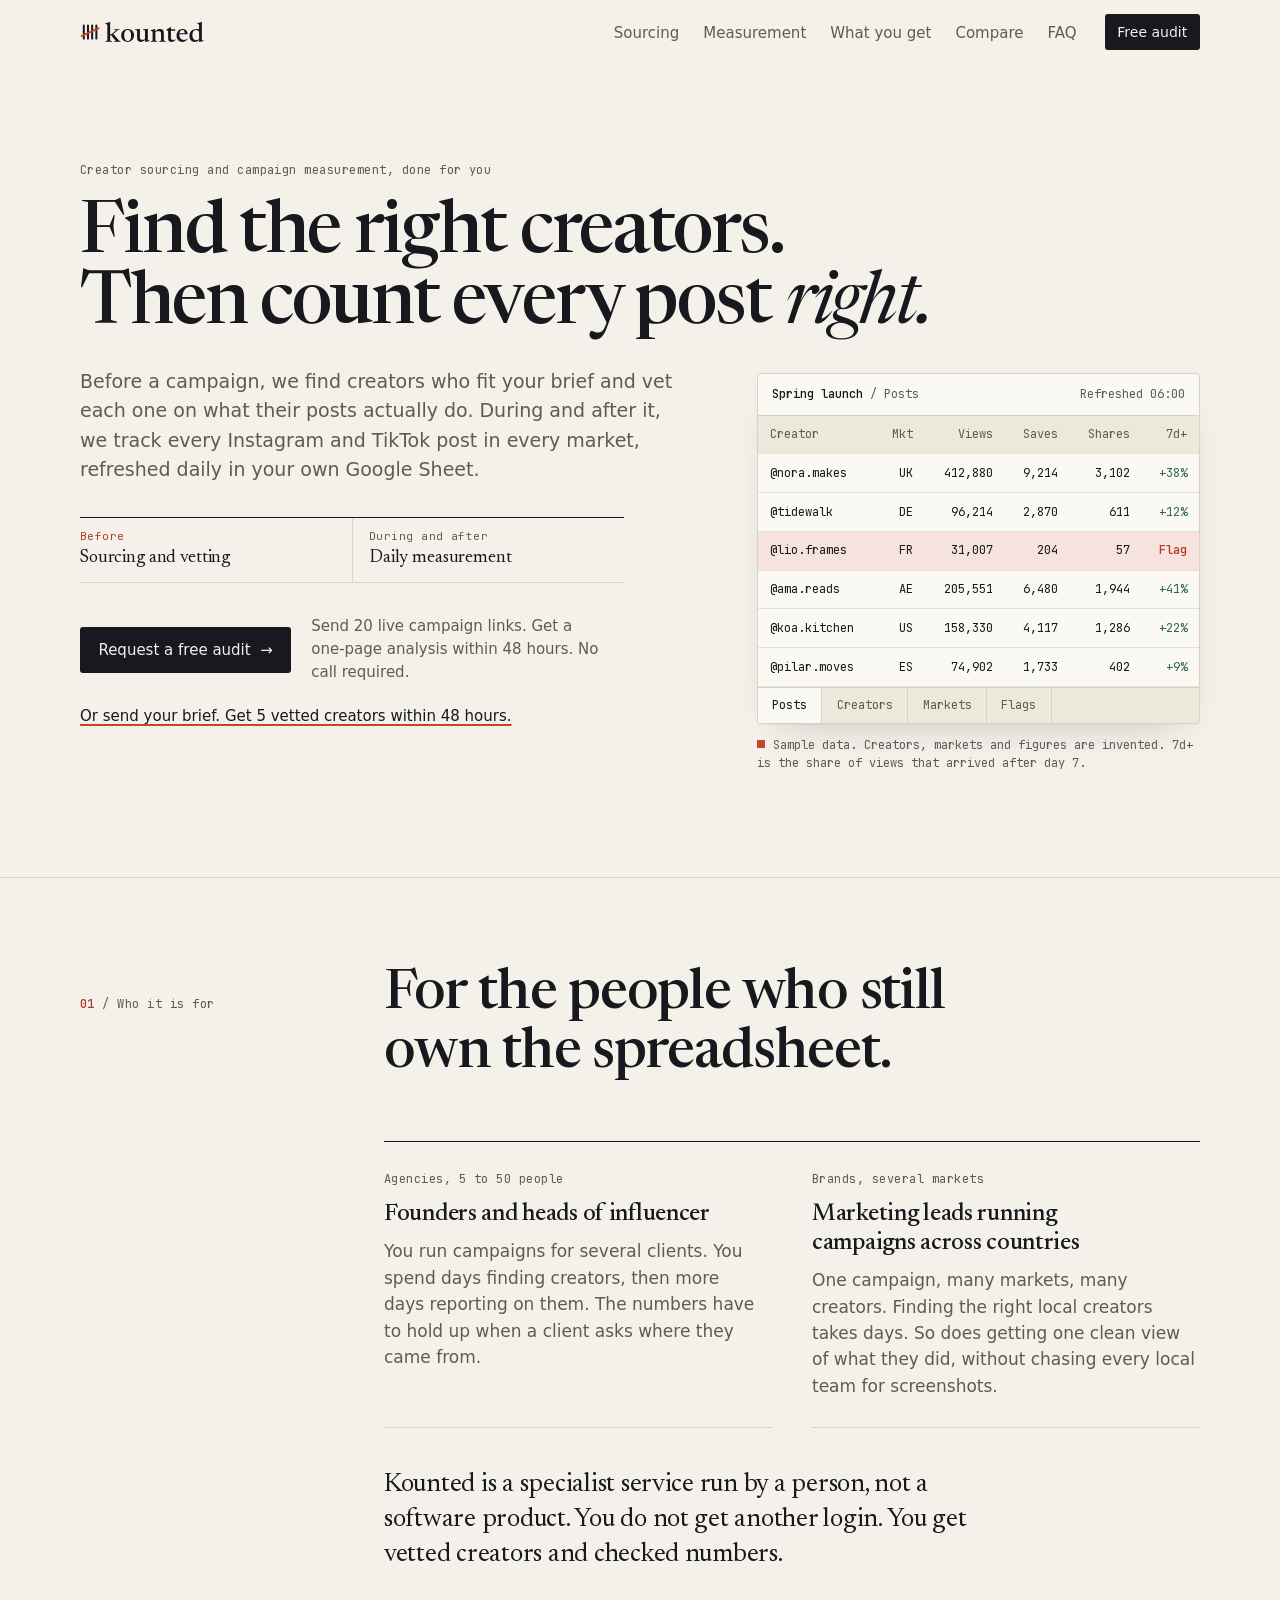
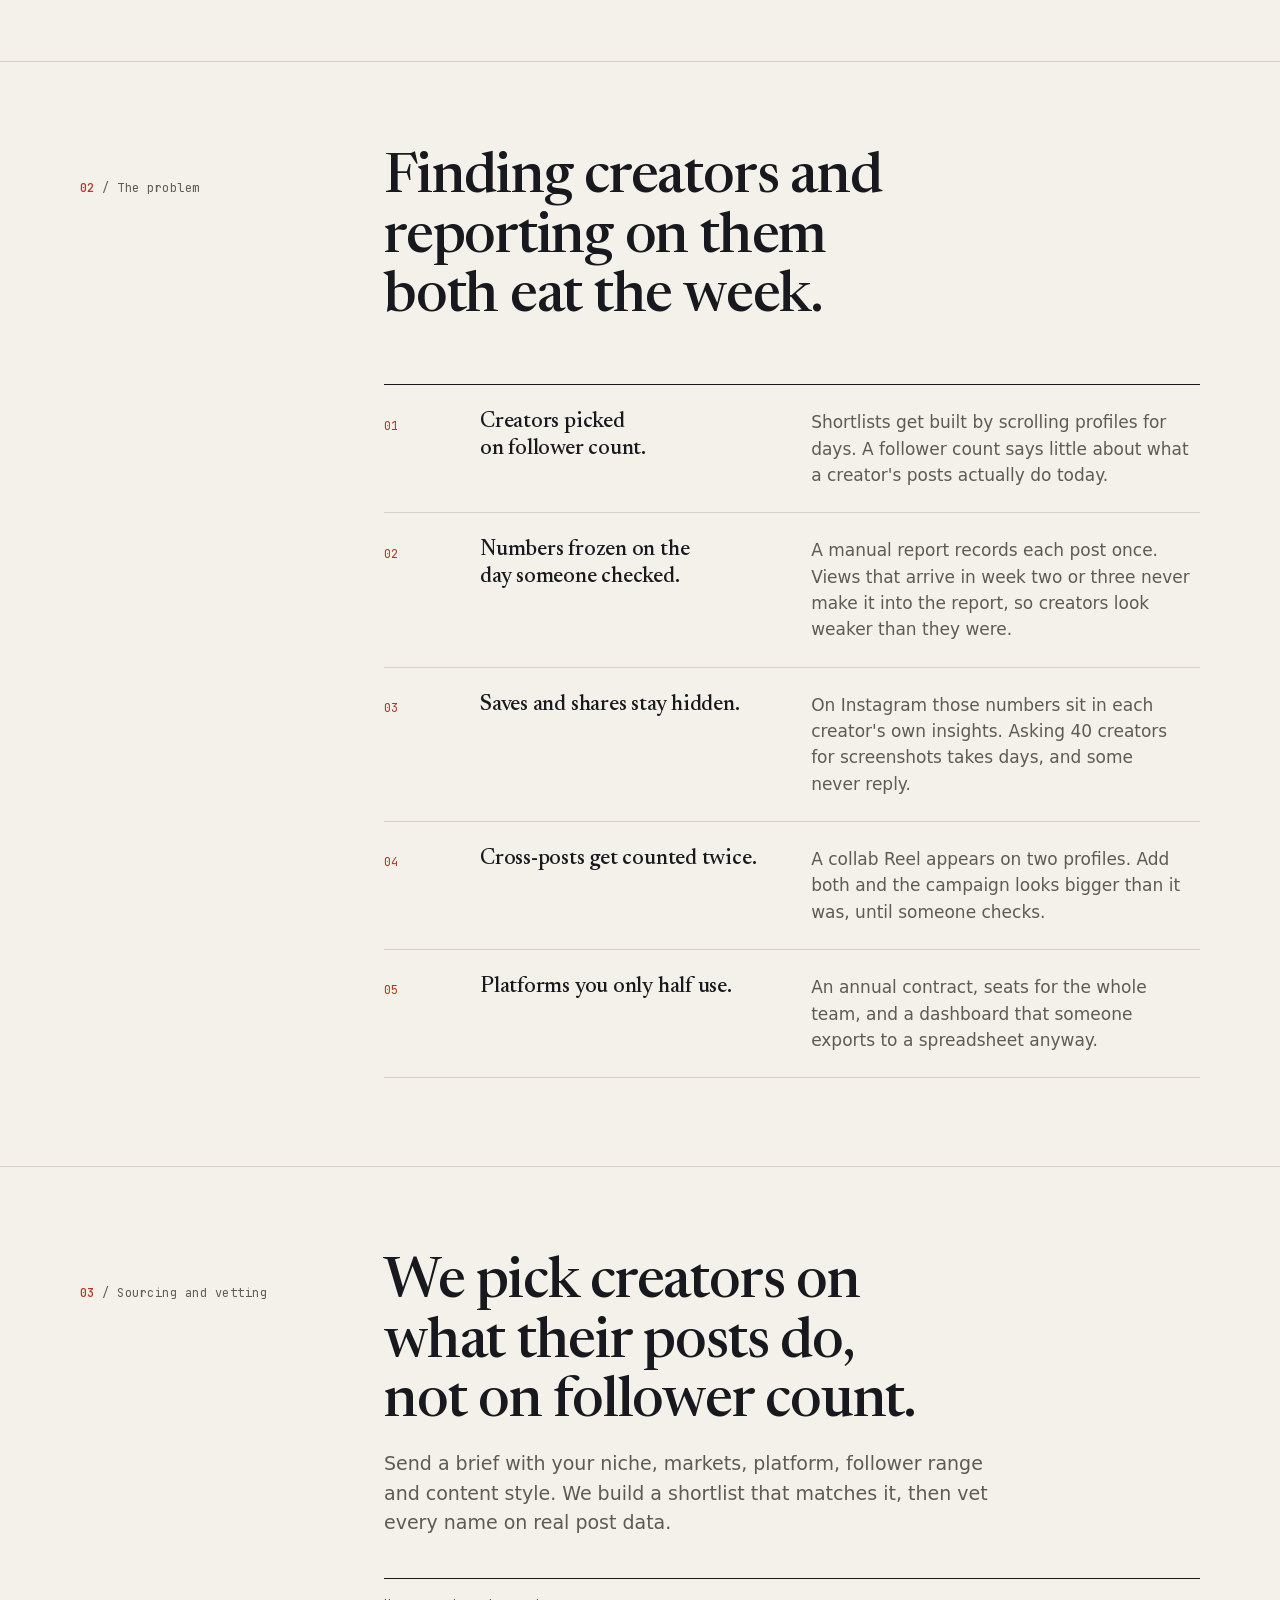
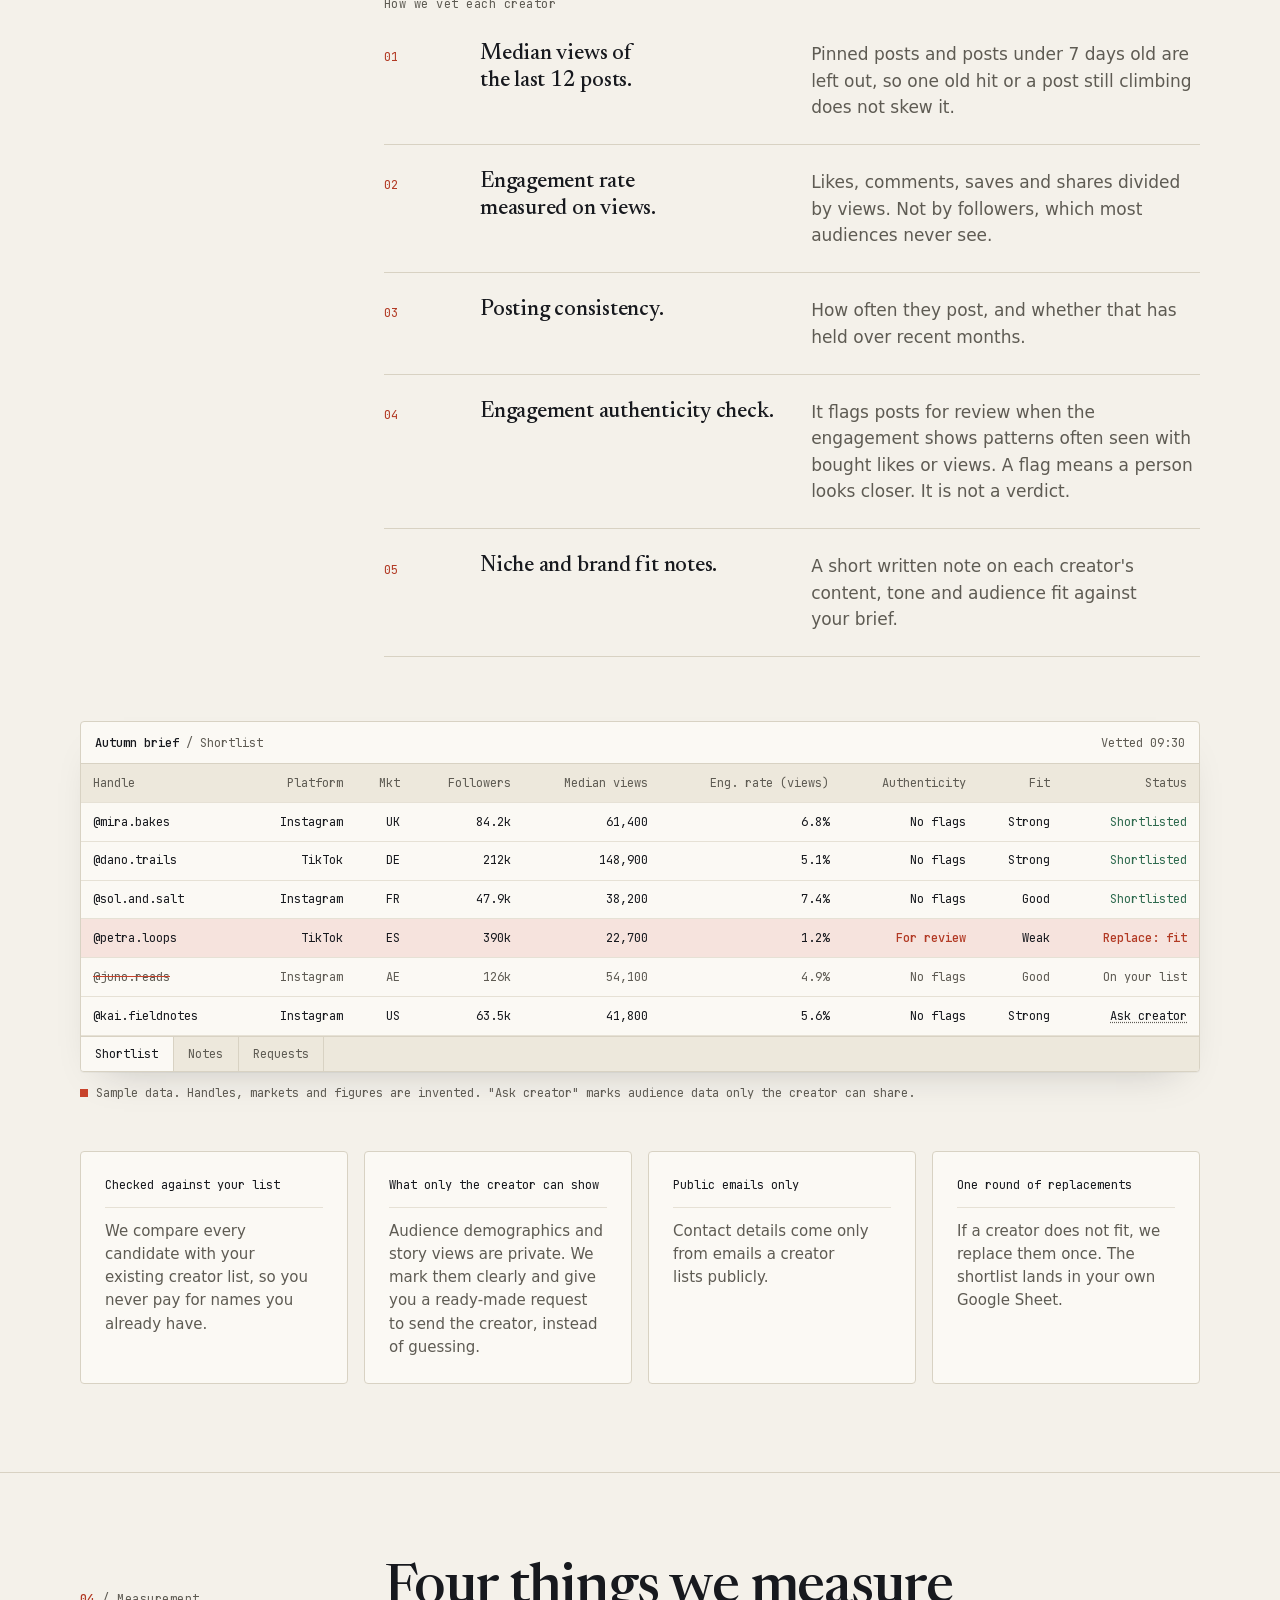
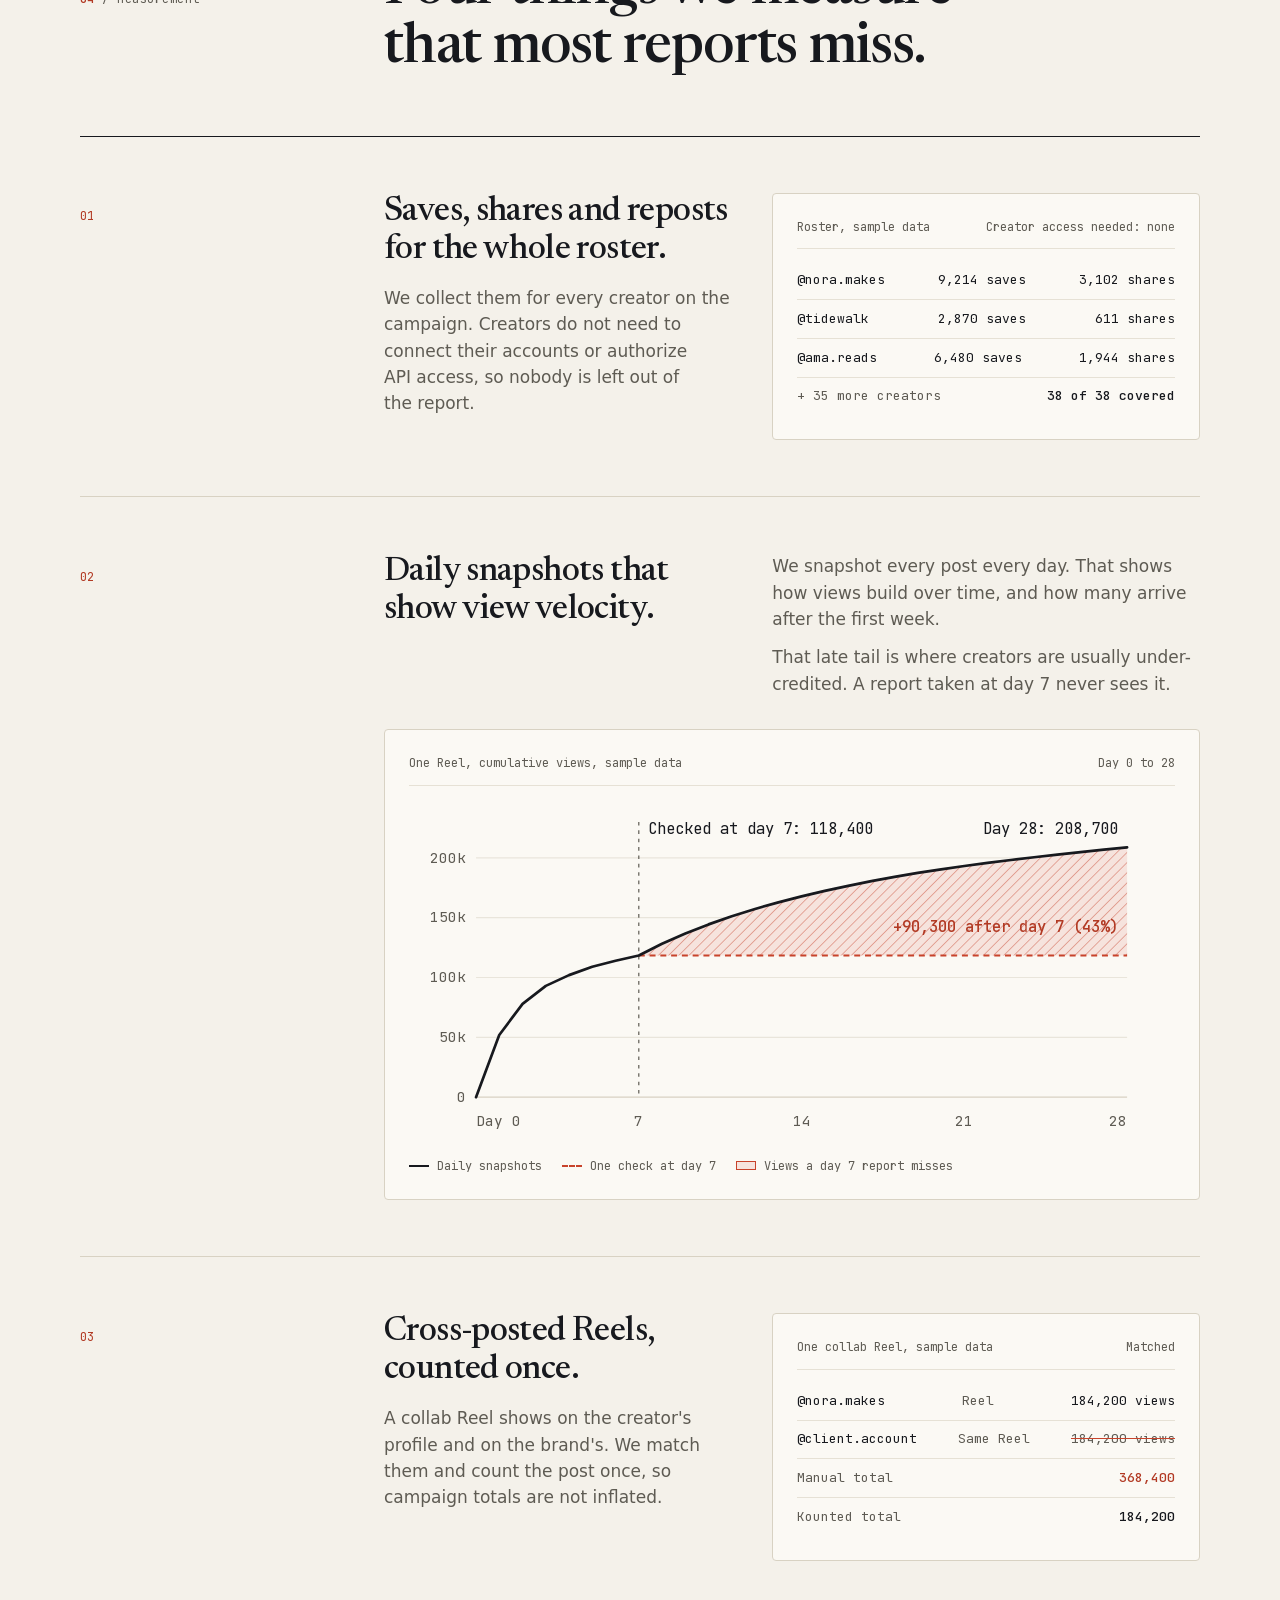
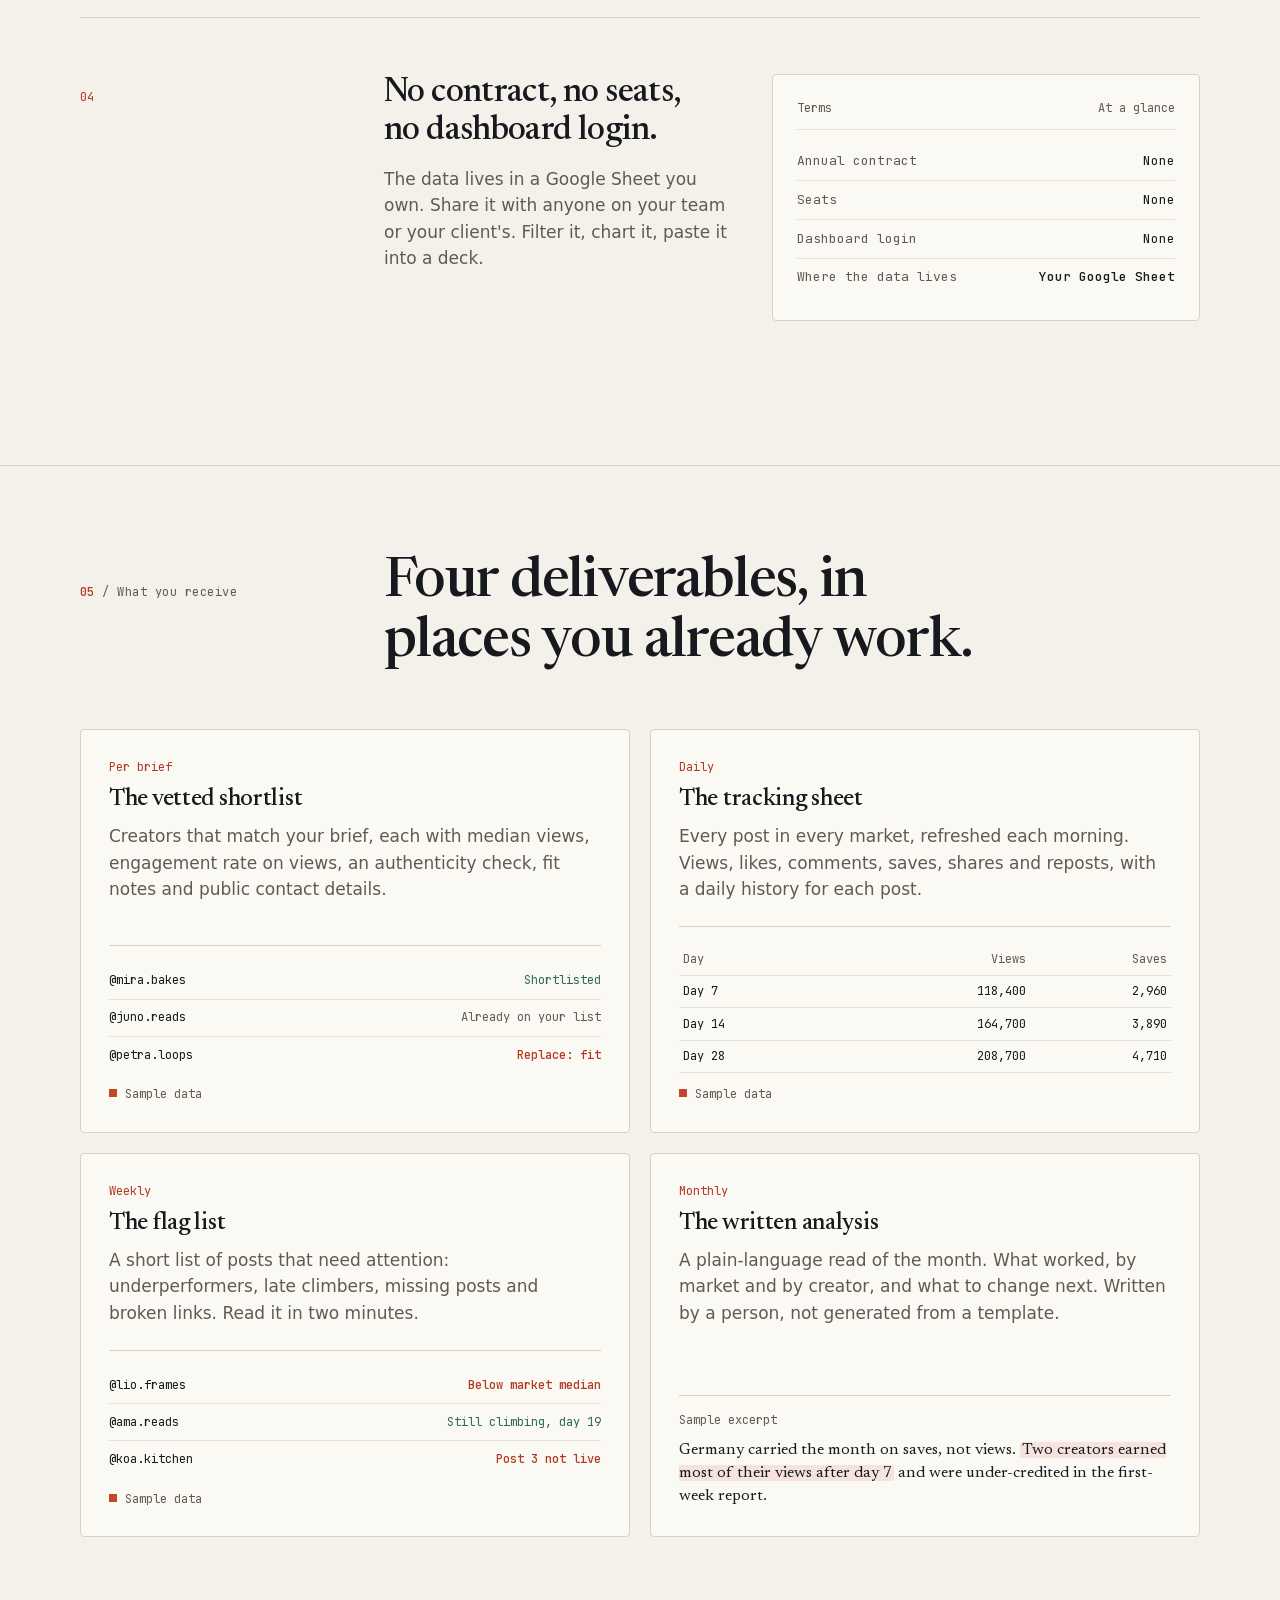
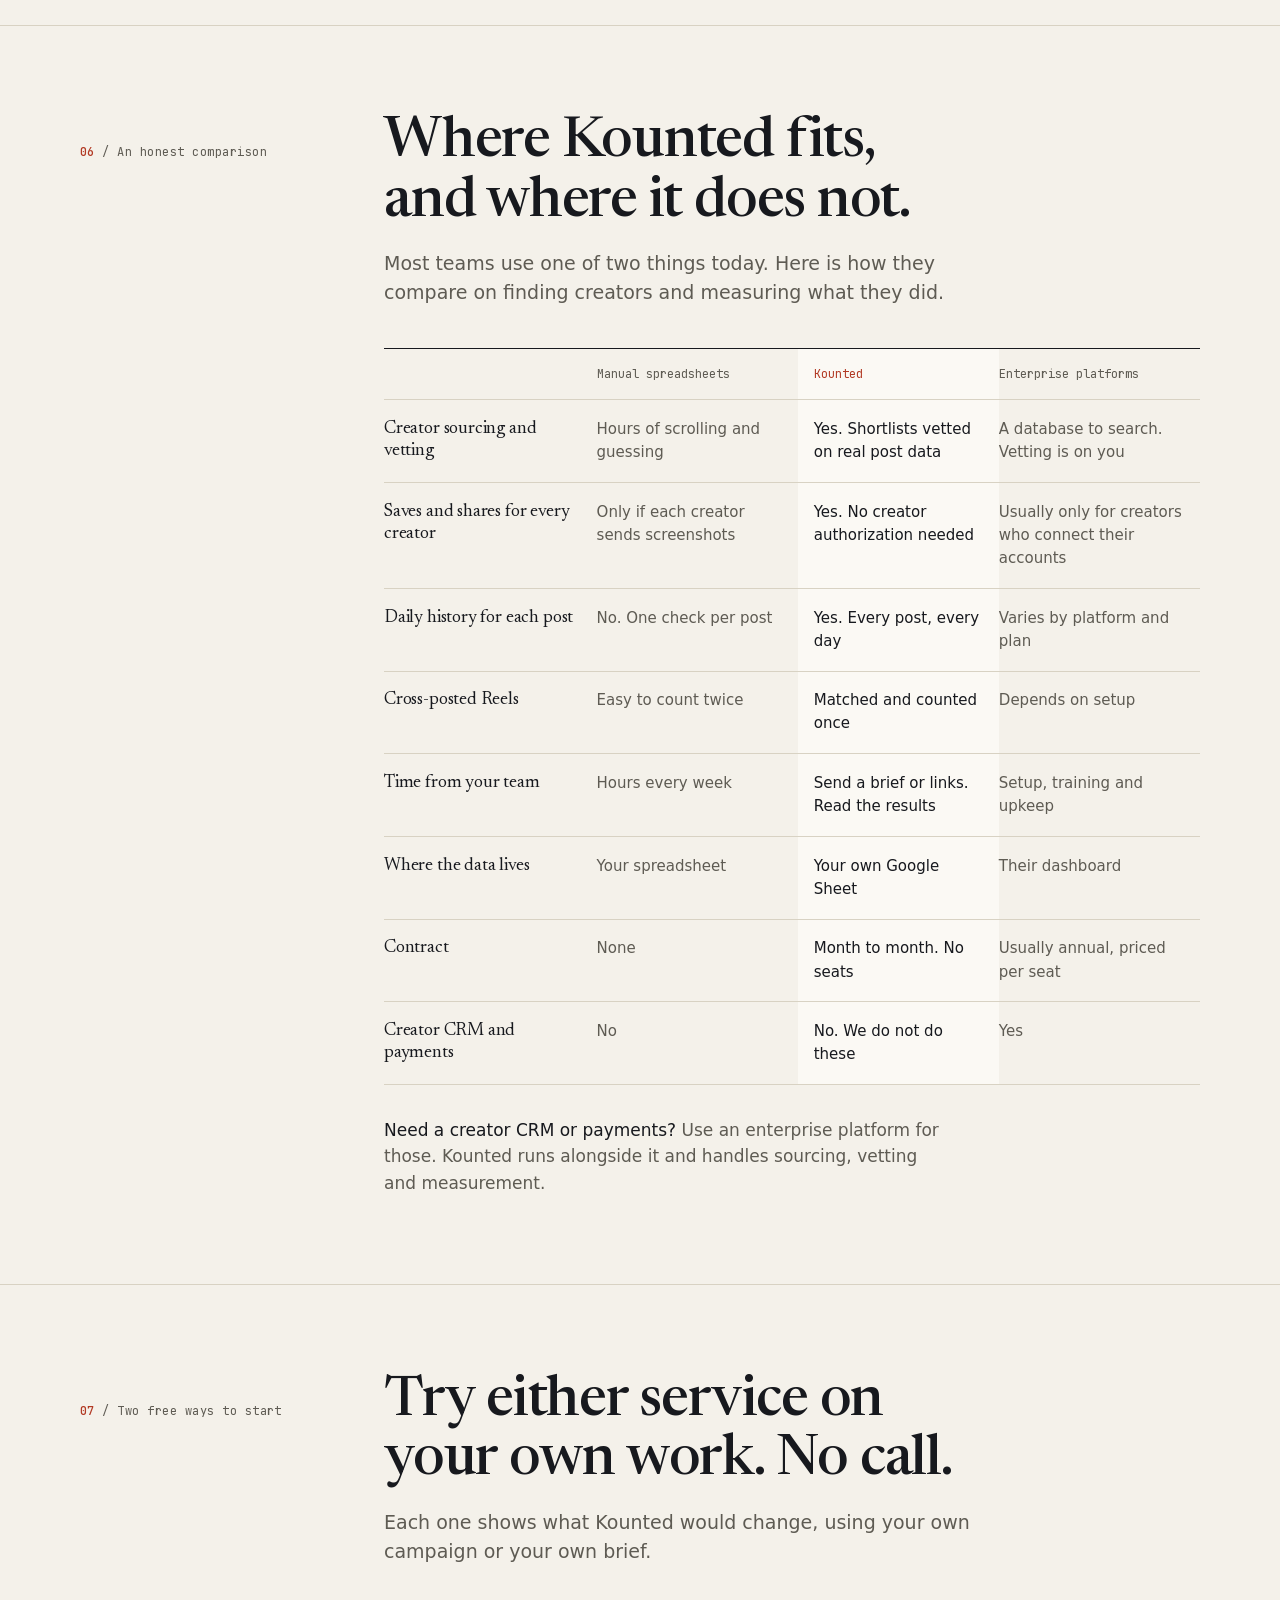
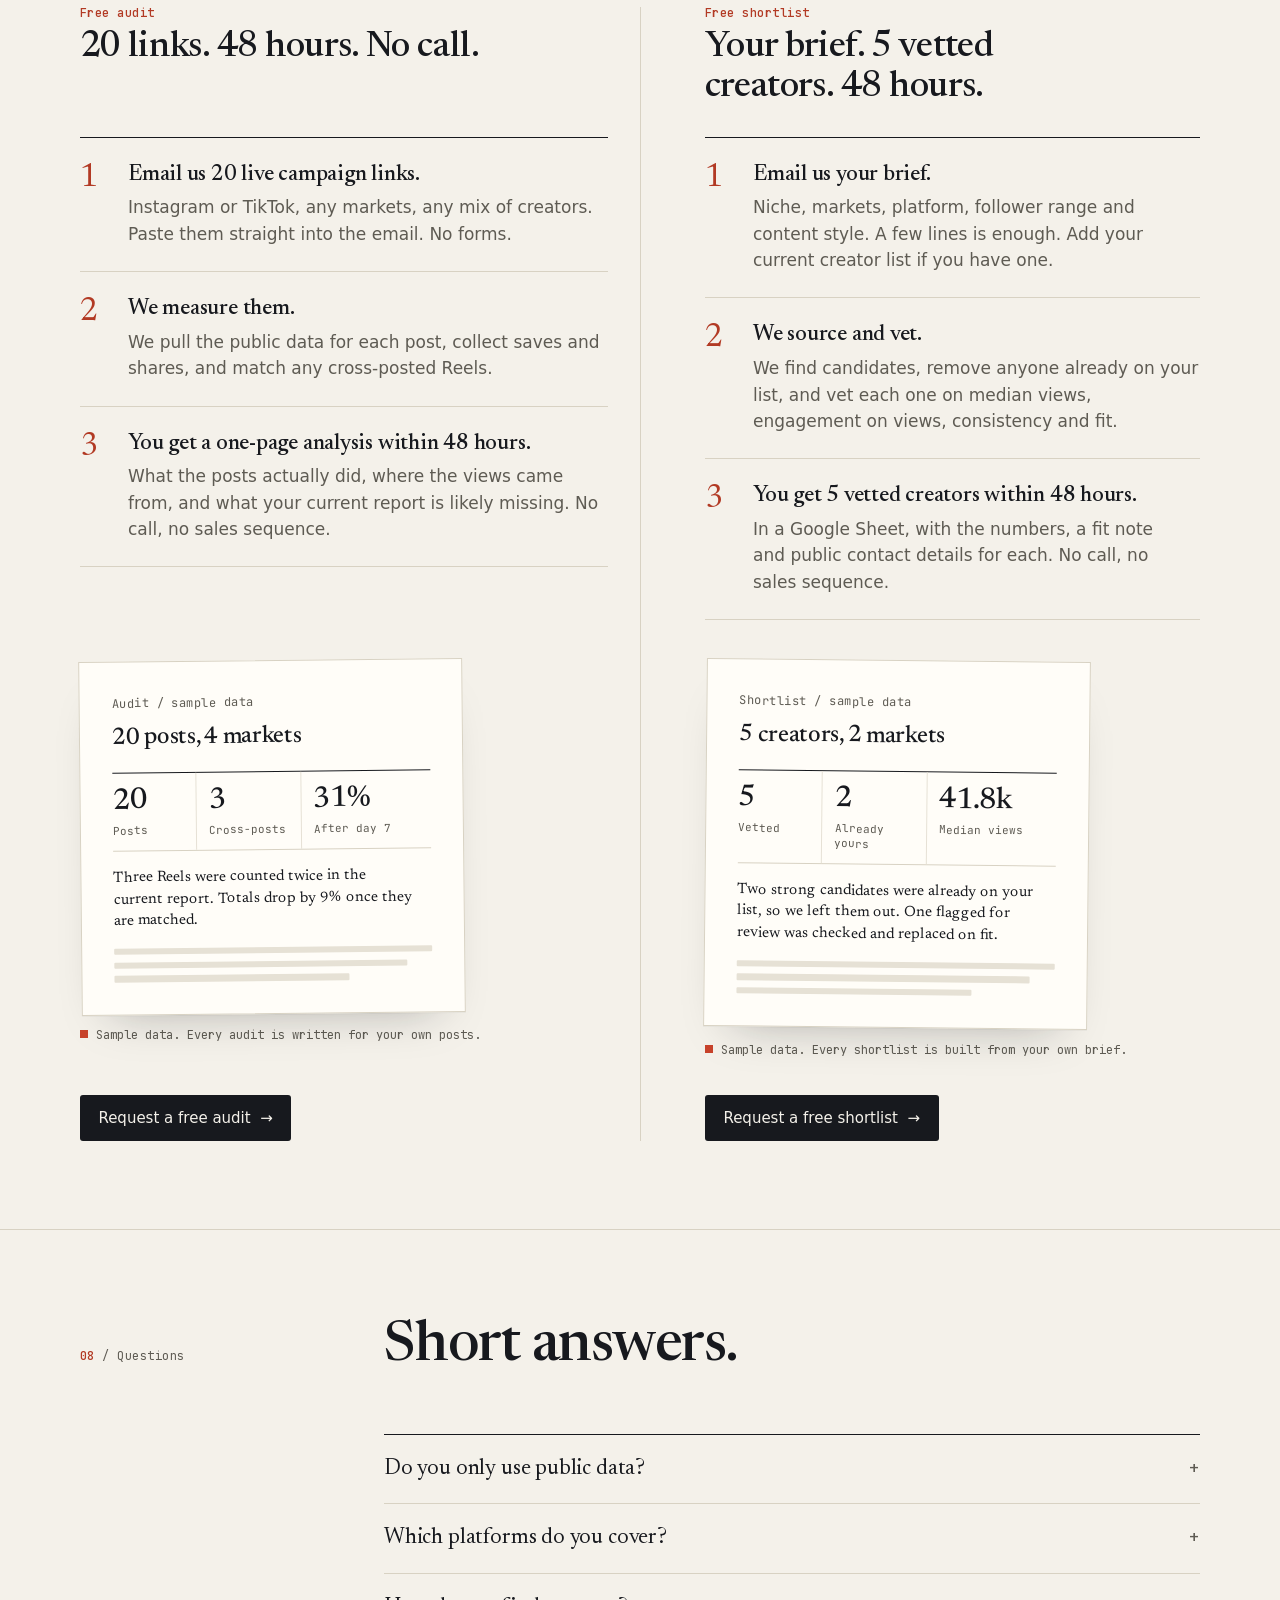
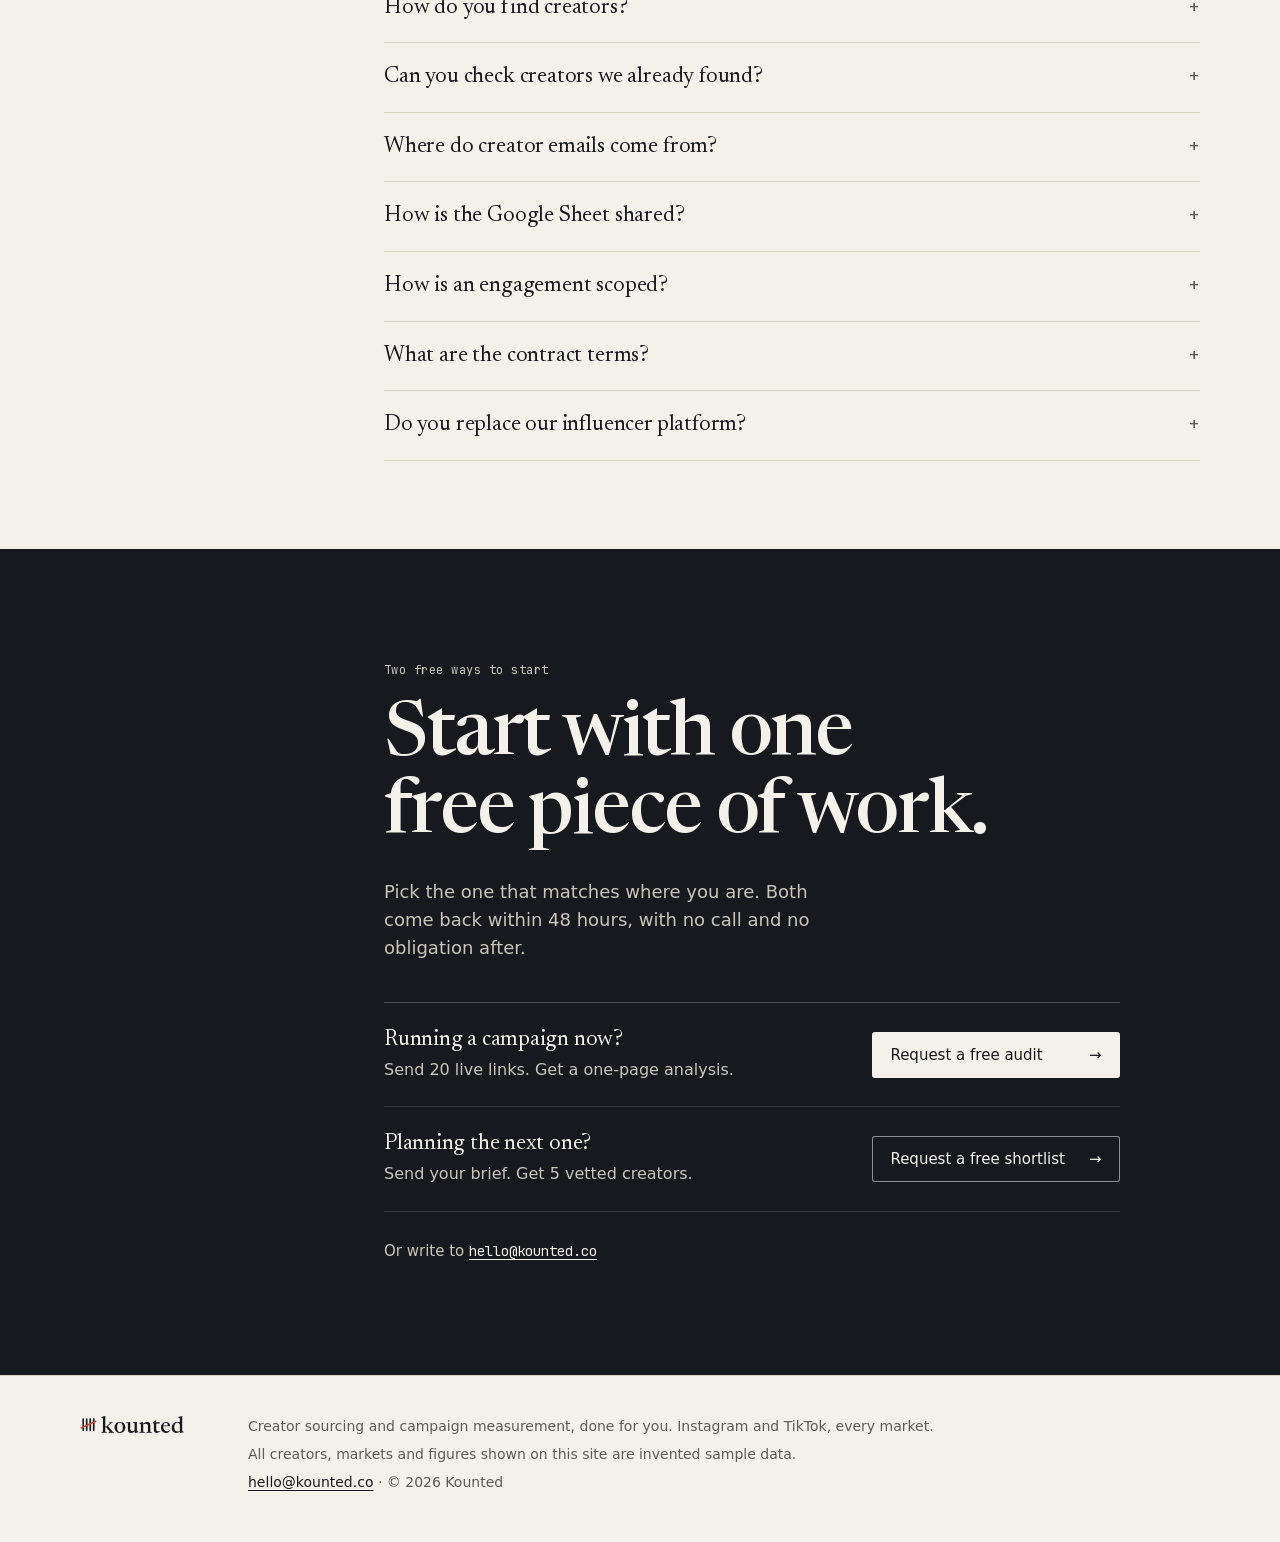
==== commit 299db46a: "Tighten vertical spacing and fold pricing into the FAQ - Section padding 88px desktop, about 68px ta" ====
--- a/site/index.html
+++ b/site/index.html
@@ -72,7 +72,7 @@
     <!-- Hero -->
     <section class="hero" aria-labelledby="hero-title">
       <div class="wrap hero-grid">
-        <div>
+        <div class="hero-copy">
           <p class="label">Creator sourcing and campaign measurement, done for you</p>
           <h1 id="hero-title"><span class="h-line">Find the right creators.</span> <span class="h-line">Then count every post <em>right.</em></span></h1>
           <p class="lede">Before a campaign, we find creators who fit your brief and vet each one on what their posts actually do. During and after it, we track every Instagram and TikTok post in every market, refreshed daily in your own Google Sheet.</p>
@@ -87,7 +87,7 @@
           <p class="cta-alt"><a href="mailto:hello@kounted.co?subject=Free%20shortlist%20request">Or send your brief. Get 5 vetted creators within 48 hours.</a></p>
         </div>
 
-        <figure style="margin:0">
+        <figure class="hero-fig" style="margin:0">
           <div class="sheet" role="group" aria-label="Sample tracking sheet">
             <div class="sheet-bar">
               <span><strong>Spring launch</strong> / Posts</span>
@@ -522,29 +522,11 @@
       </div>
     </section>
 
-    <!-- 07 Pricing -->
-    <section class="sec" id="pricing" aria-labelledby="pricing-title">
+    <!-- 07 Free offers -->
+    <section class="sec" id="audit" aria-labelledby="audit-title">
       <div class="wrap">
         <header class="sec-head">
-          <p class="sec-no"><b>07</b> / Pricing</p>
-          <h2 id="pricing-title">Quoted per client. No tiers, no seats.</h2>
-        </header>
-        <div class="quote-band">
-          <div>
-            <p class="label">How a quote is built</p>
-            <h3>Markets and posts tracked for measurement. The number of creators for sourcing.</h3>
-            <p style="margin-top:0.75rem">Those are the only things that change the work, so they are all a quote is based on. Either free offer below is the fastest way to get one.</p>
-          </div>
-          <a class="btn" href="mailto:hello@kounted.co?subject=Free%20audit%20request">Start with the free audit <span class="arrow" aria-hidden="true">&rarr;</span></a>
-        </div>
-      </div>
-    </section>
-
-    <!-- 08 Free offers -->
-    <section class="sec" id="audit" aria-labelledby="audit-title">
-      <div class="wrap">
-        <header class="sec-head">
-          <p class="sec-no"><b>08</b> / Two free ways to start</p>
+          <p class="sec-no"><b>07</b> / Two free ways to start</p>
           <h2 id="audit-title">Try either service on your own work. No call.</h2>
           <p class="lede">Each one shows what Kounted would change, using your own campaign or your own brief.</p>
         </header>
@@ -649,11 +631,11 @@
       </div>
     </section>
 
-    <!-- 09 FAQ -->
+    <!-- 08 FAQ -->
     <section class="sec" id="faq" aria-labelledby="faq-title">
       <div class="wrap">
         <header class="sec-head">
-          <p class="sec-no"><b>09</b> / Questions</p>
+          <p class="sec-no"><b>08</b> / Questions</p>
           <h2 id="faq-title">Short answers.</h2>
         </header>
         <div class="faq">
@@ -683,7 +665,11 @@
           </details>
           <details>
             <summary>How is an engagement scoped?</summary>
-            <div class="ans"><p>For measurement, by the number of markets you run in and the number of posts you track. For sourcing, by the number of creators you need. We usually quote after a free audit or shortlist, in writing. There are no tiers and no seats.</p></div>
+            <div class="ans">
+              <p>Every engagement is quoted per client. For measurement, the quote is based on the number of markets you run in and the number of posts you track. For sourcing, it is based on the number of creators you need. Those are the only things that change the work, so they are all a quote is based on.</p>
+              <p>There are no tiers and no seats. We usually quote after a free audit or shortlist, in writing.</p>
+              <p><a class="ans-link" href="mailto:hello@kounted.co?subject=Free%20audit%20request">Start with the free audit <span aria-hidden="true">&rarr;</span></a></p>
+            </div>
           </details>
           <details>
             <summary>What are the contract terms?</summary>
--- a/site/assets/styles.css
+++ b/site/assets/styles.css
@@ -42,7 +42,7 @@
 
   --wrap: 75rem;
   --gutter: clamp(1rem, 4vw, 2.5rem);
-  --sec: clamp(4.5rem, 10vw, 8.5rem);
+  --sec: clamp(3.25rem, 2.25rem + 4.2vw, 5.5rem);
   --z-header: 10;
   --indent: calc(25% + 1.5rem);
 }
@@ -241,7 +241,7 @@
 
 /* Sections */
 .sec { padding: var(--sec) 0; border-top: 1px solid var(--rule); }
-.sec-head { display: grid; gap: 1rem; margin-bottom: clamp(2.5rem, 6vw, 4.5rem); }
+.sec-head { display: grid; gap: 1rem; margin-bottom: clamp(1.75rem, 1.25rem + 2vw, 2.5rem); }
 .sec-no { font-family: var(--mono); font-size: 0.75rem; letter-spacing: 0.04em; color: var(--ink-2); }
 .sec-no b { color: var(--flag-text); font-weight: 500; }
 .sec-head h2 {
@@ -257,7 +257,7 @@
 }
 
 /* Hero */
-.hero { padding: clamp(3rem, 8vw, 6.5rem) 0 clamp(4rem, 9vw, 7rem); }
+.hero { padding: clamp(3.5rem, 2.5rem + 5vw, 6rem) 0 clamp(3.75rem, 2.5rem + 5.5vw, 6.5rem); }
 .hero-grid { display: grid; gap: clamp(2.5rem, 6vw, 4rem); }
 .hero h1 {
   font-size: clamp(2.6rem, 7vw, 5.25rem);
@@ -510,18 +510,6 @@
 .compare .no { color: var(--ink-2); }
 .compare-note { margin-top: 2rem; max-width: 40rem; color: var(--ink-2); }
 .compare-note strong { color: var(--ink); font-weight: 500; }
-
-/* Pricing band */
-.quote-band {
-  display: grid;
-  gap: 1.5rem;
-  padding: clamp(1.75rem, 4vw, 2.5rem);
-  background: var(--paper-2);
-  border: 1px solid var(--rule);
-  border-left: 3px solid var(--flag);
-}
-.quote-band h3 { font-size: clamp(1.5rem, 3vw, 2rem); line-height: 1.15; letter-spacing: -0.015em; margin-top: 0.5rem; }
-.quote-band p { color: var(--ink-2); max-width: 36rem; }
 
 /* Audit */
 .audit-grid { display: grid; gap: clamp(2.5rem, 6vw, 4rem); }
@@ -606,9 +594,11 @@
 .faq summary:hover { color: #000; }
 .faq .ans { padding: 0 0 1.5rem; color: var(--ink-2); max-width: 40rem; }
 .faq .ans p + p { margin-top: 0.6rem; }
+.faq .ans-link { color: var(--ink); font-weight: 500; text-decoration-color: var(--flag); text-decoration-thickness: 1.5px; }
+.faq .ans-link:hover { color: #000; }
 
 /* Final CTA */
-.final { background: var(--ink); color: var(--paper); padding: clamp(5rem, 11vw, 9rem) 0; }
+.final { background: var(--ink); color: var(--paper); padding: clamp(4rem, 2.75rem + 5.5vw, 7rem) 0; }
 .final h2 { font-size: clamp(2.4rem, 6.5vw, 4.75rem); line-height: 1.02; letter-spacing: -0.028em; max-width: 15ch; margin: 1.25rem 0 1.5rem; }
 .final p { color: #c9c5bb; max-width: 32rem; font-size: 1.125rem; }
 .final .label { color: #c9c5bb; font-size: 0.75rem; }
@@ -678,7 +668,6 @@
   .compare td.us { background: var(--paper-2); padding-left: 1rem; }
   .compare thead th.us { background: var(--paper-2); padding-left: 1rem; }
 
-  .quote-band { grid-template-columns: 1fr auto; align-items: end; }
   .site-footer .wrap { grid-template-columns: auto 1fr; align-items: start; column-gap: 4rem; }
 }
 
@@ -687,8 +676,14 @@
   .sec-head { grid-template-columns: calc(25% - 0.5rem) minmax(0, 1fr); column-gap: 2rem; align-items: baseline; }
   .sec-head .sec-no { grid-row: span 2; padding-top: 0.6rem; }
   .sec-head .lede { grid-column: 2; }
-  .hero-grid { grid-template-columns: minmax(0, 7fr) minmax(0, 5fr); align-items: end; column-gap: 3.5rem; }
-  .hero h1 { max-width: 13ch; font-size: clamp(3.5rem, 5.6vw, 5.25rem); }
+  /* Headline spans both columns so each sentence sits on one line.
+     Copy runs down the left, the sample sheet sits beside it. */
+  .hero-grid { grid-template-columns: minmax(0, 7fr) minmax(0, 5fr); align-items: start; column-gap: 3.5rem; row-gap: 0; }
+  .hero-copy { display: contents; }
+  .hero-copy > * { grid-column: 1; }
+  .hero-copy > .label, .hero h1 { grid-column: 1 / -1; }
+  .hero h1 { max-width: none; font-size: clamp(3.5rem, 5.6vw, 5.25rem); }
+  .hero-fig { grid-column: 2; grid-row: 3 / span 5; padding-top: 0.35rem; }
   .feature { grid-template-columns: calc(25% - 0.5rem) minmax(0, 1fr) minmax(0, 1.2fr); column-gap: 2rem; align-items: start; }
   .feature--wide .panel { grid-column: 2 / -1; }
   .feature--wide .feature-body { display: grid; grid-template-columns: minmax(0, 1fr) minmax(0, 1.2fr); column-gap: 2rem; grid-column: 2 / -1; }
@@ -696,12 +691,16 @@
   .feature .feature-no { padding-top: 0.9rem; margin-bottom: 0; }
   .feature h3 { margin-top: 0; }
   .feature-body { grid-column: 2; }
-  .duo, .aside-note, .ledger, .faq, .compare-wrap, .quote-band, .audit-cta, .vet, .notes, .offer-title { margin-left: var(--indent); }
+  .duo, .aside-note, .ledger, .faq, .compare-wrap, .audit-cta, .vet, .notes, .offer-title { margin-left: var(--indent); }
   .vet .ledger { margin-left: 0; }
   .sheet .hide-md { display: table-cell; }
   .notes { grid-template-columns: repeat(4, minmax(0, 1fr)); margin-left: 0; }
   .audit-grid { grid-template-columns: minmax(0, 7fr) minmax(0, 5fr); column-gap: 4rem; align-items: start; margin-left: var(--indent); }
   .final-inner { margin-left: var(--indent); }
+}
+
+@media (min-width: 64em) and (max-width: 79.99em) {
+  .hero .sheet .hide-sm { display: none; }
 }
 
 /* Accessibility preferences */
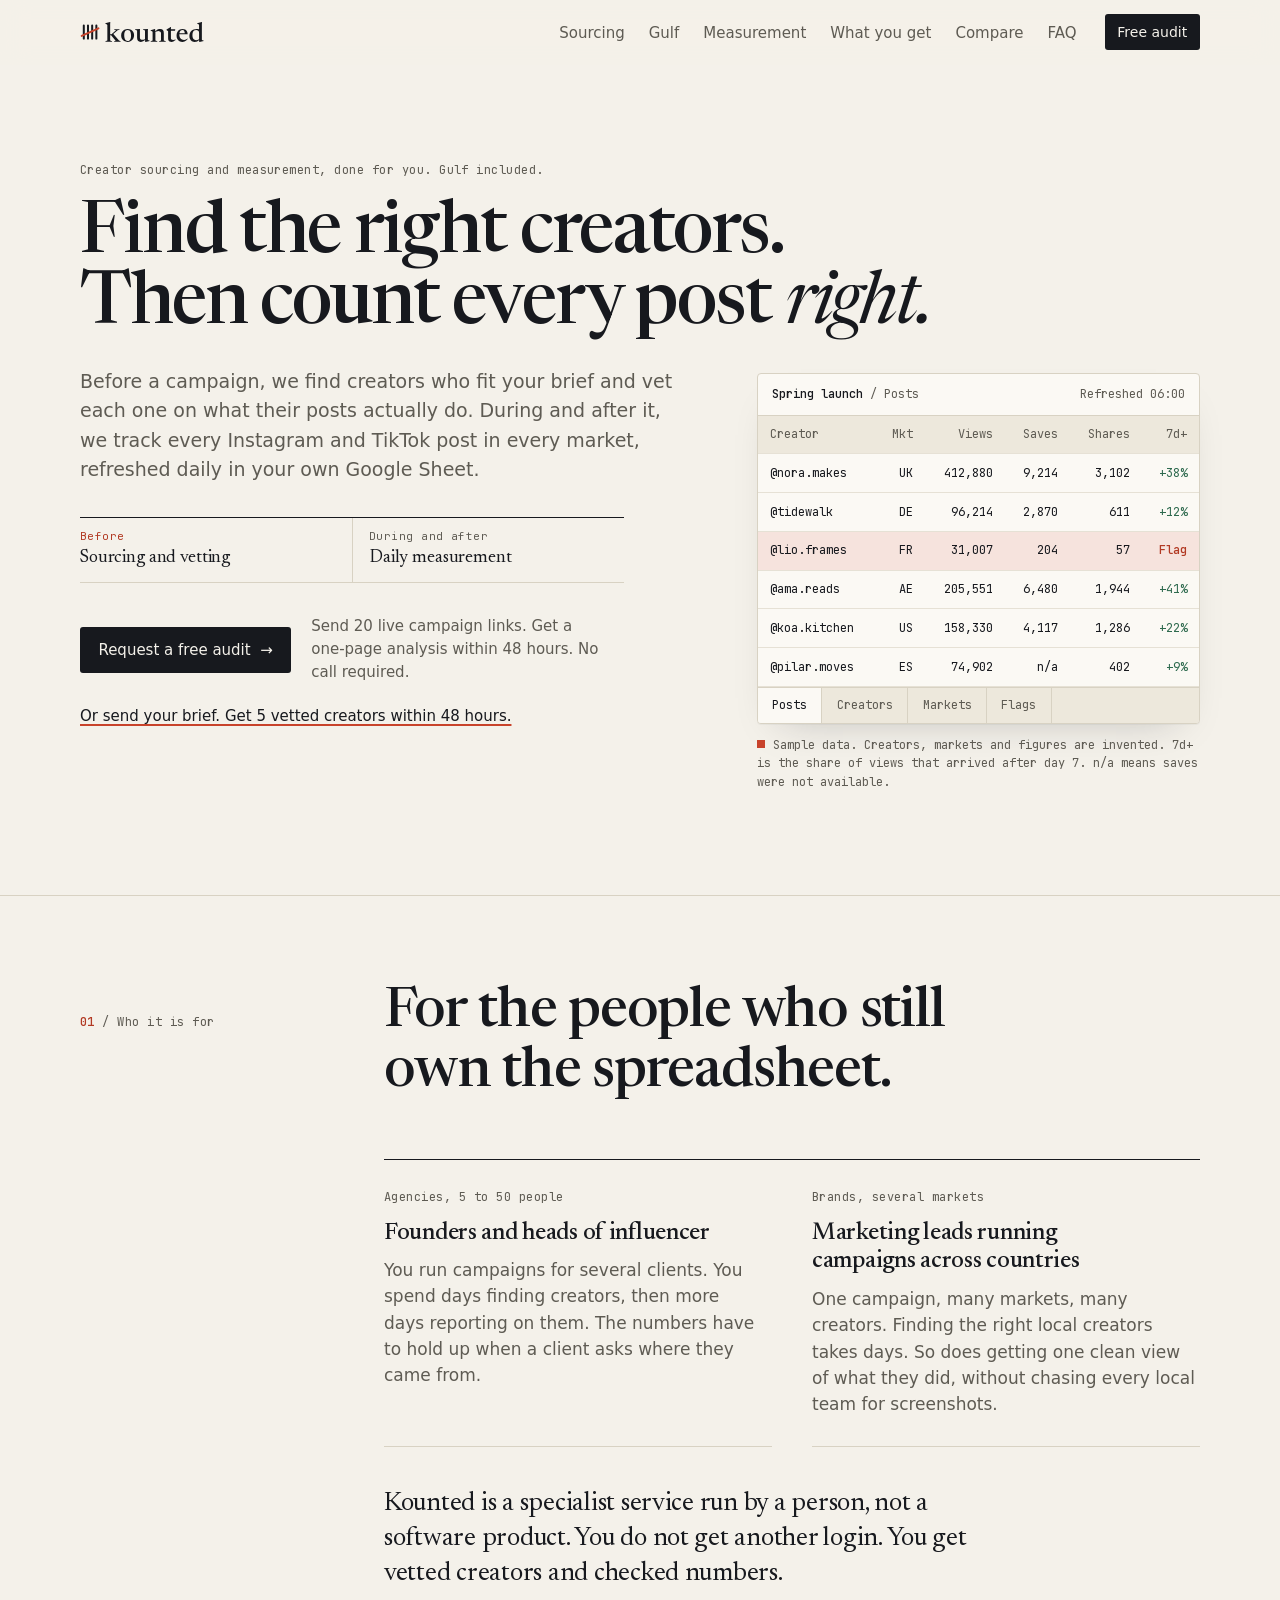
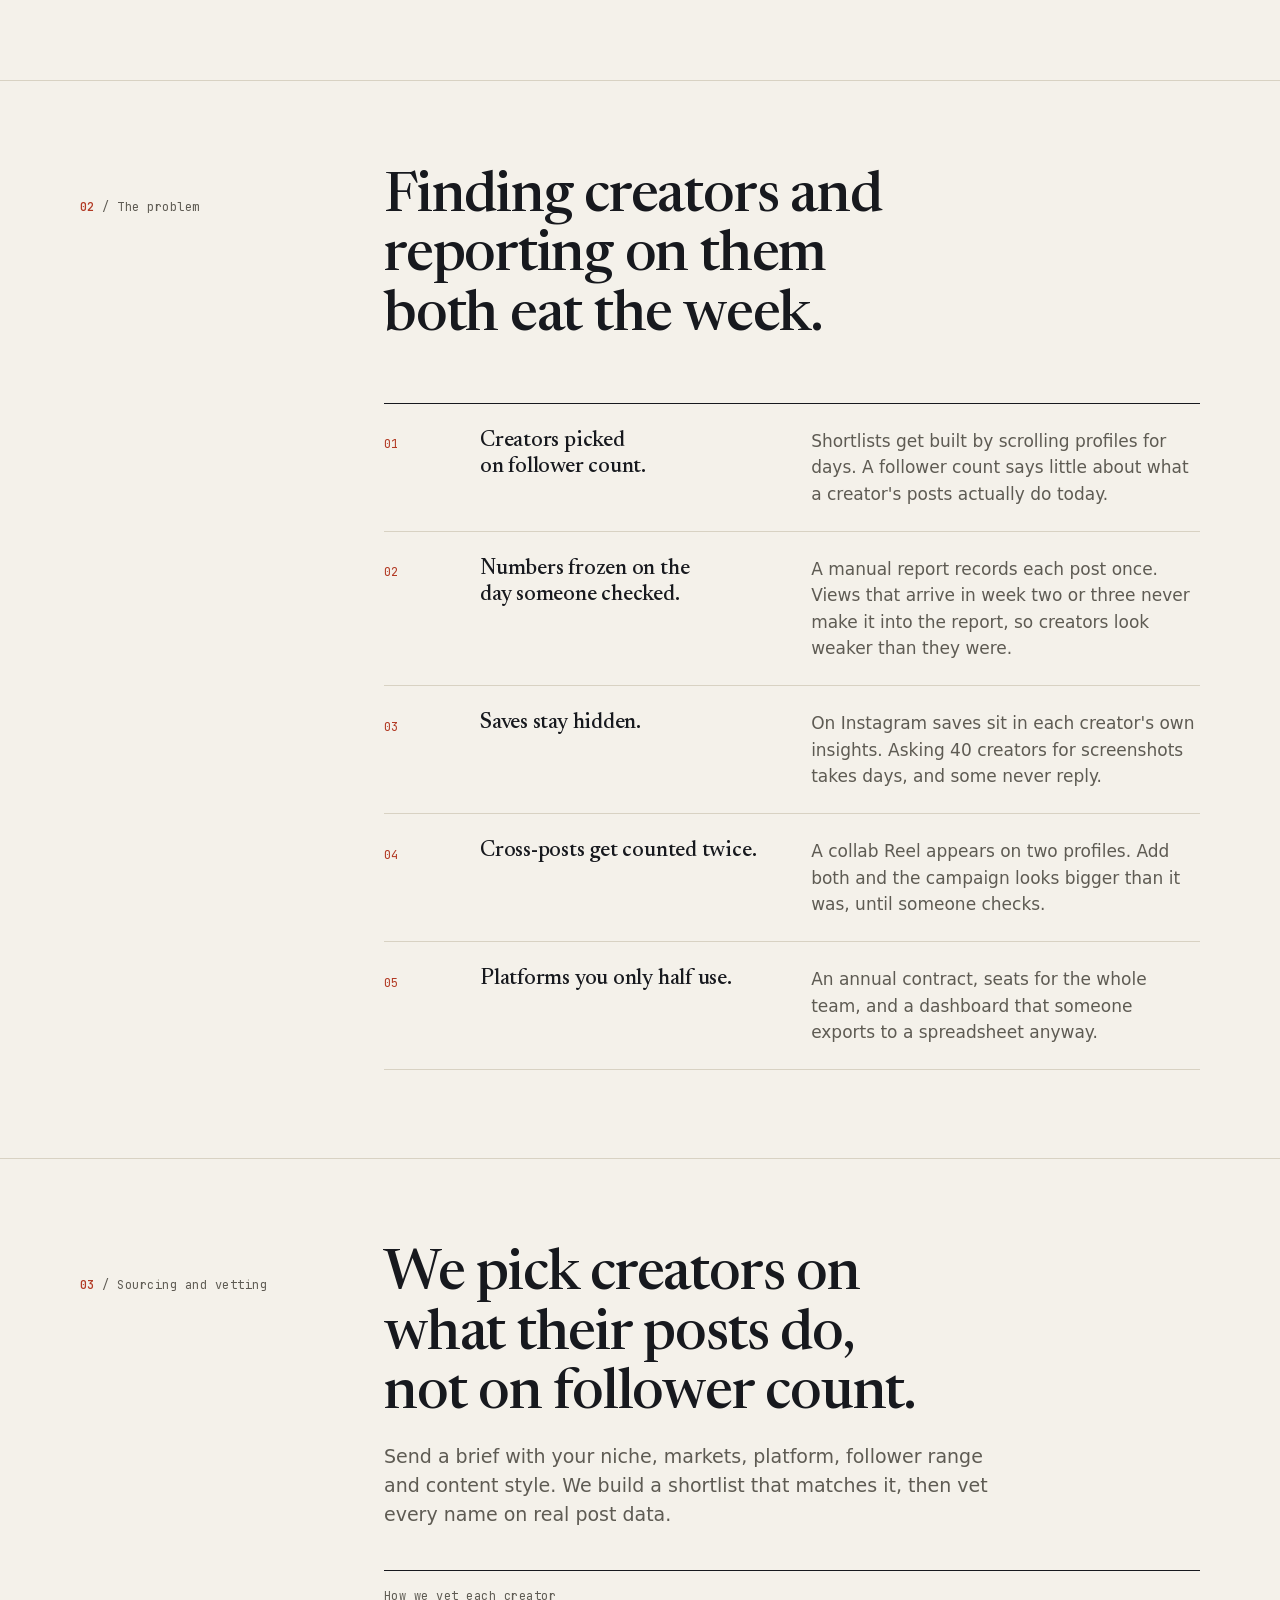
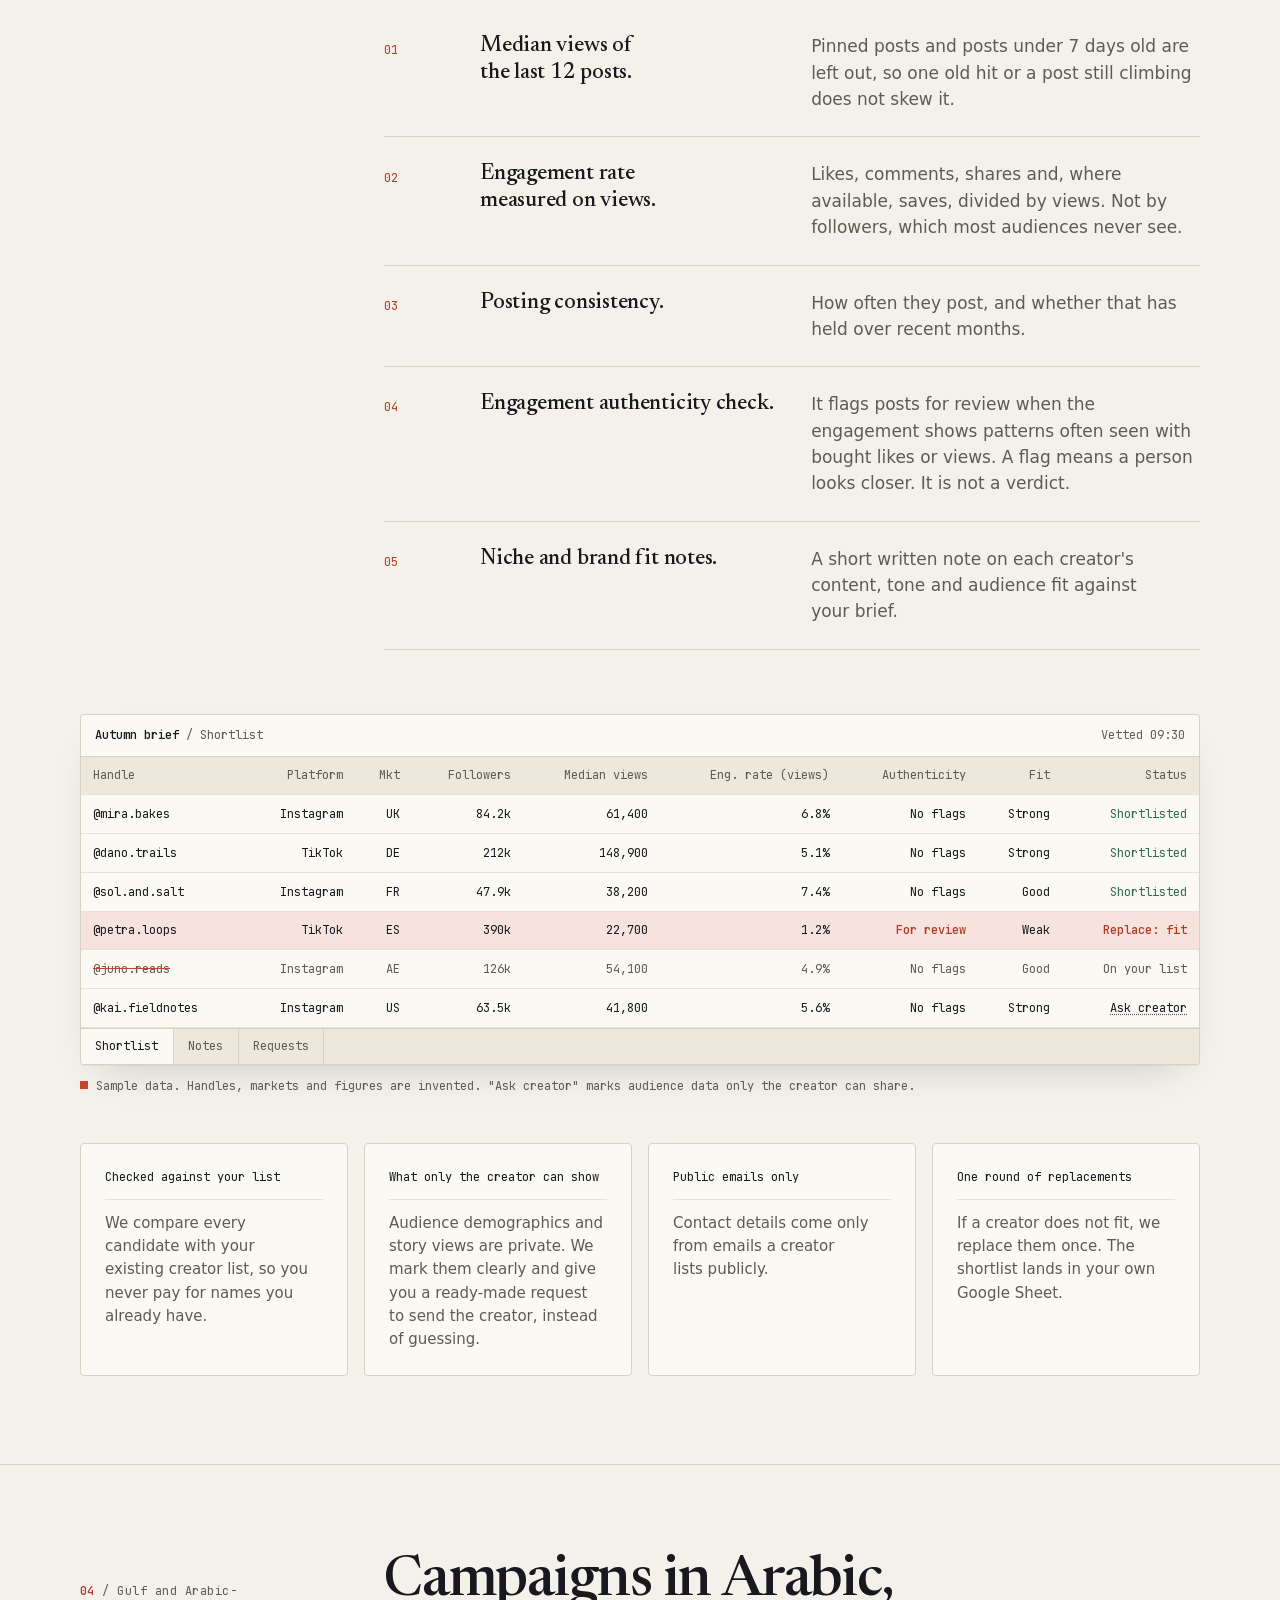
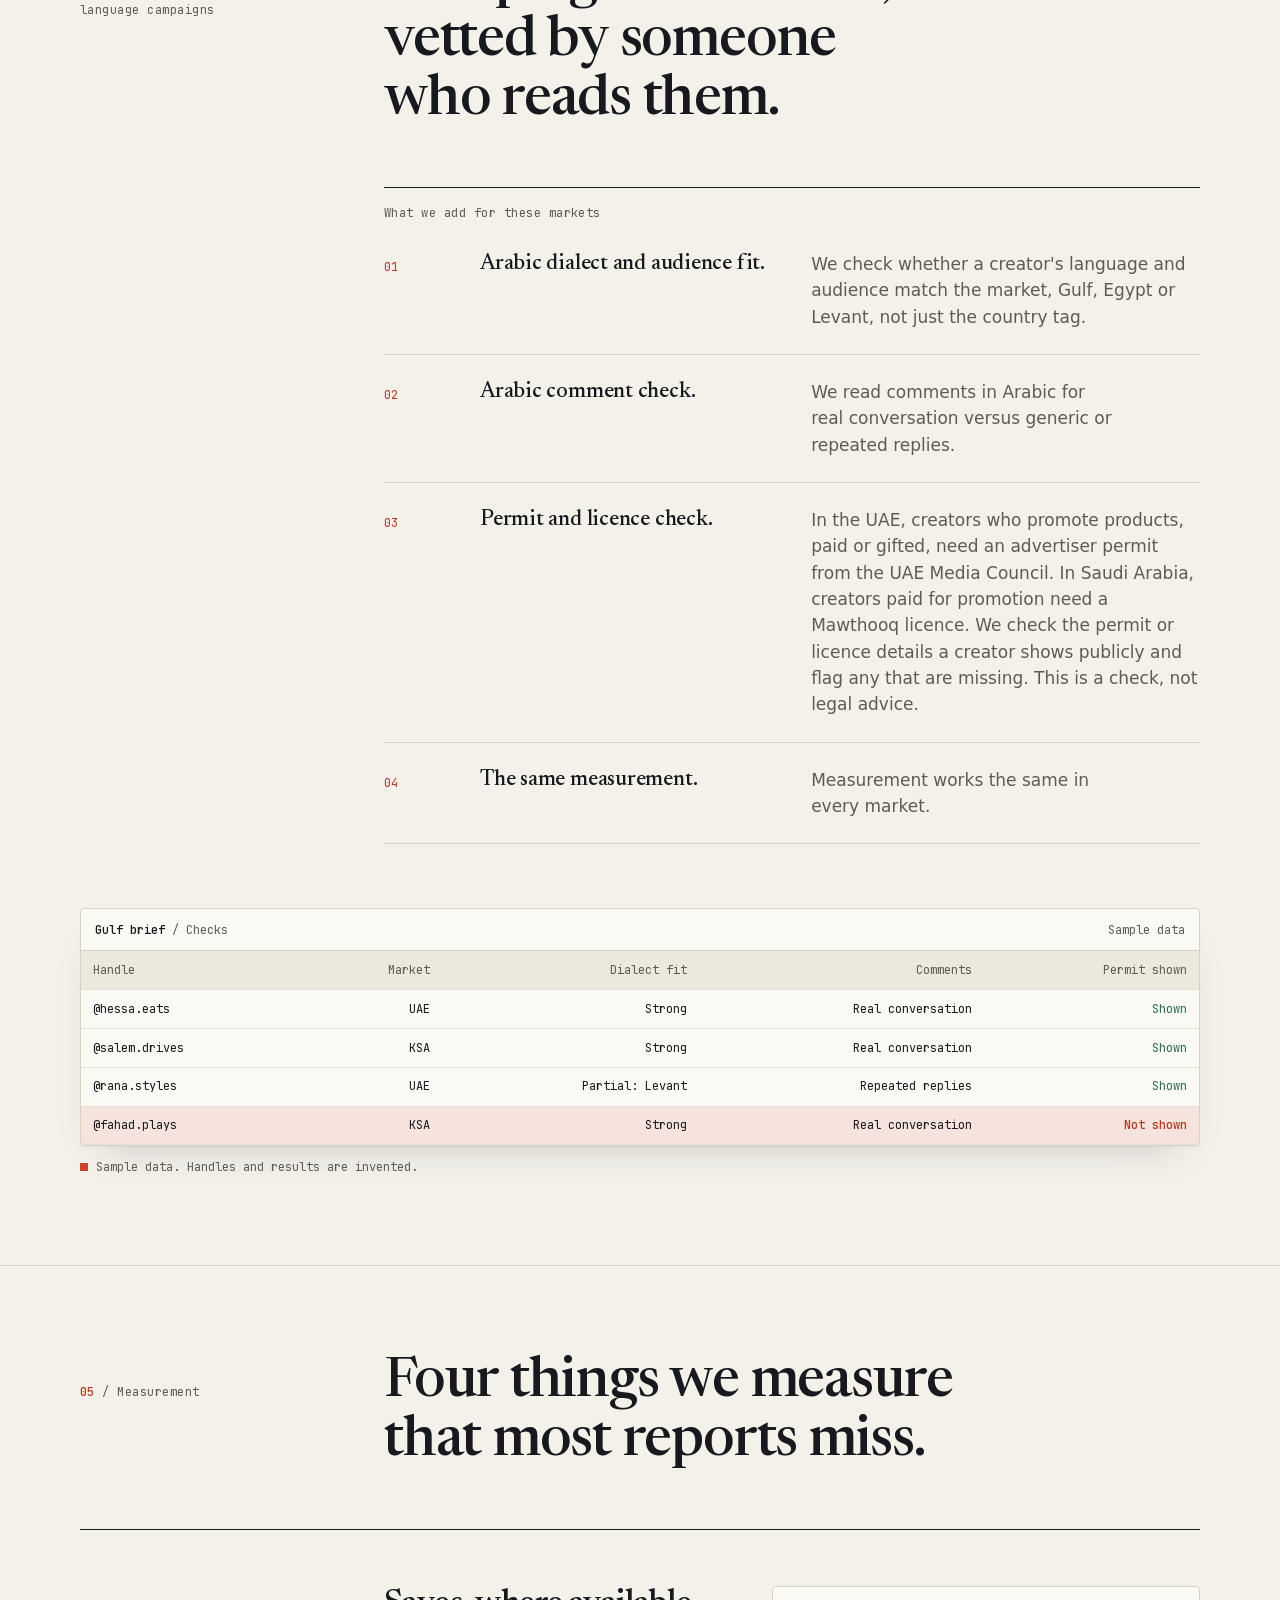
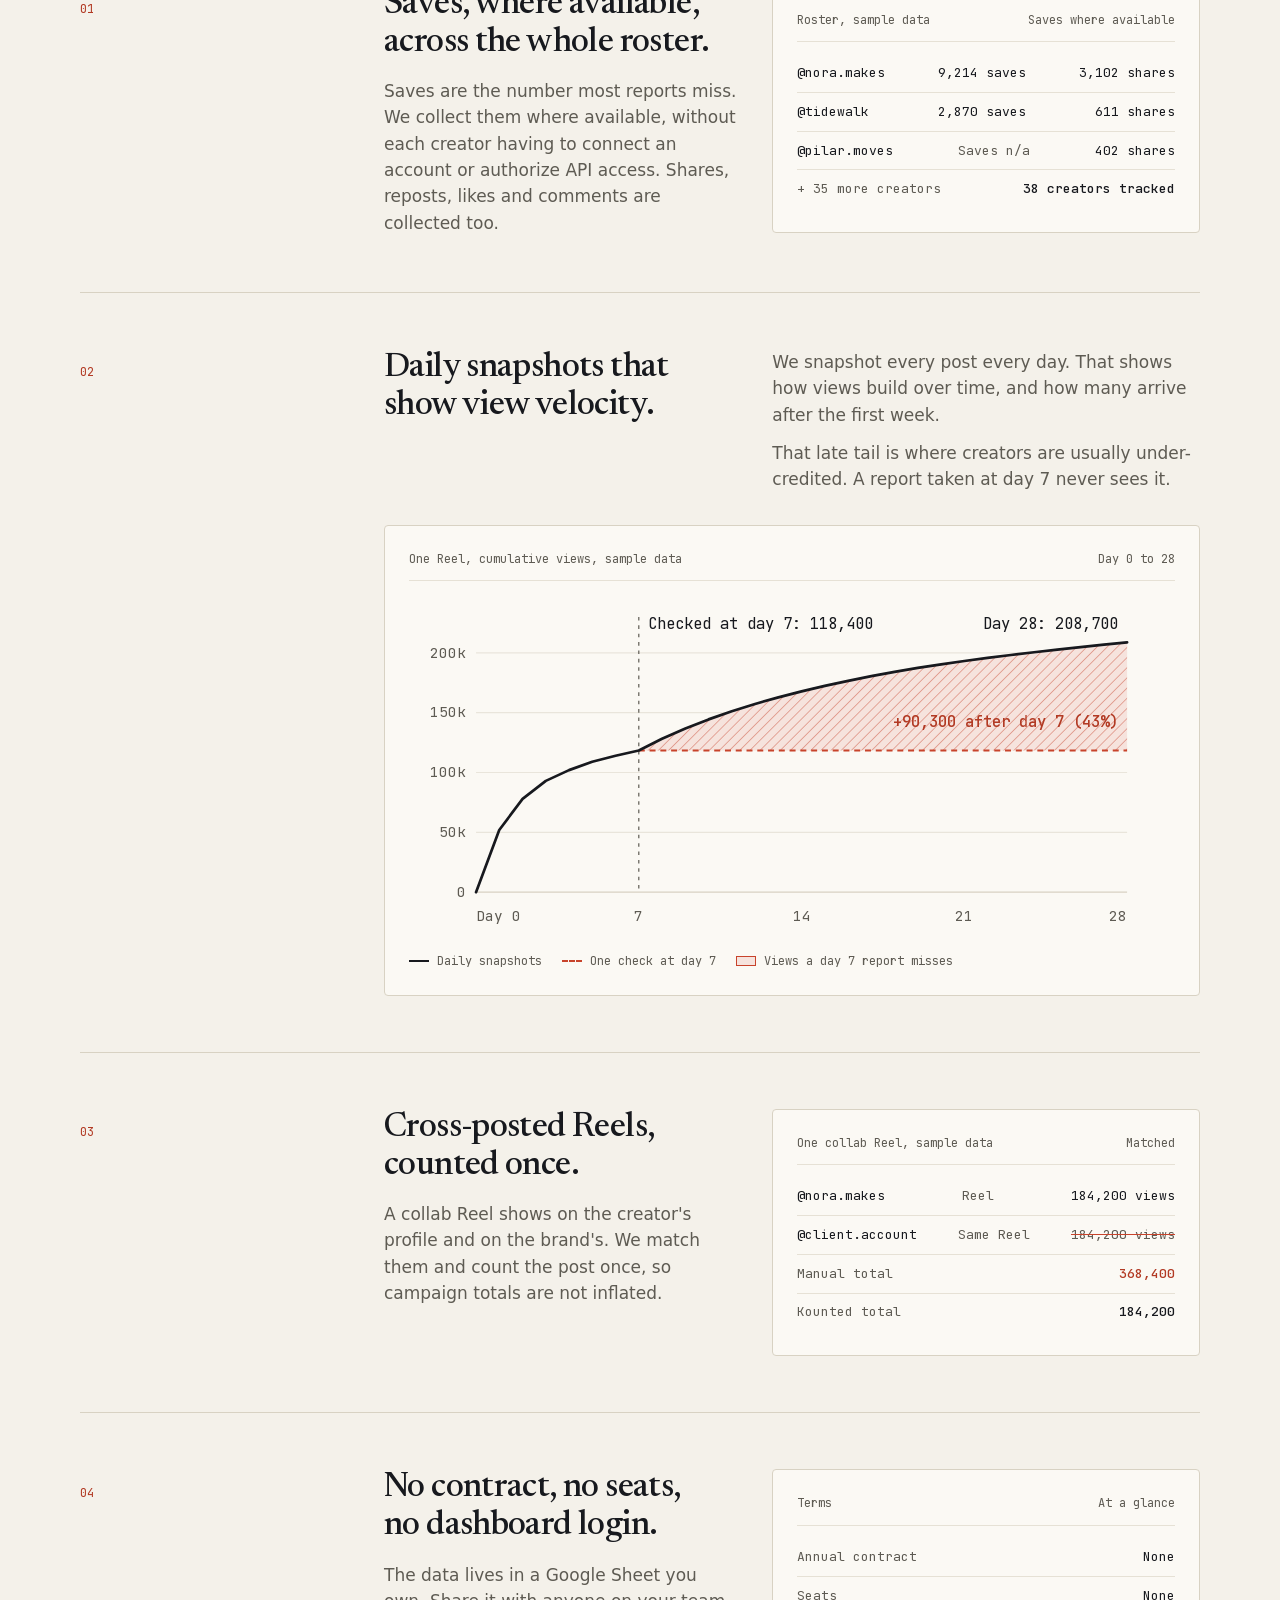
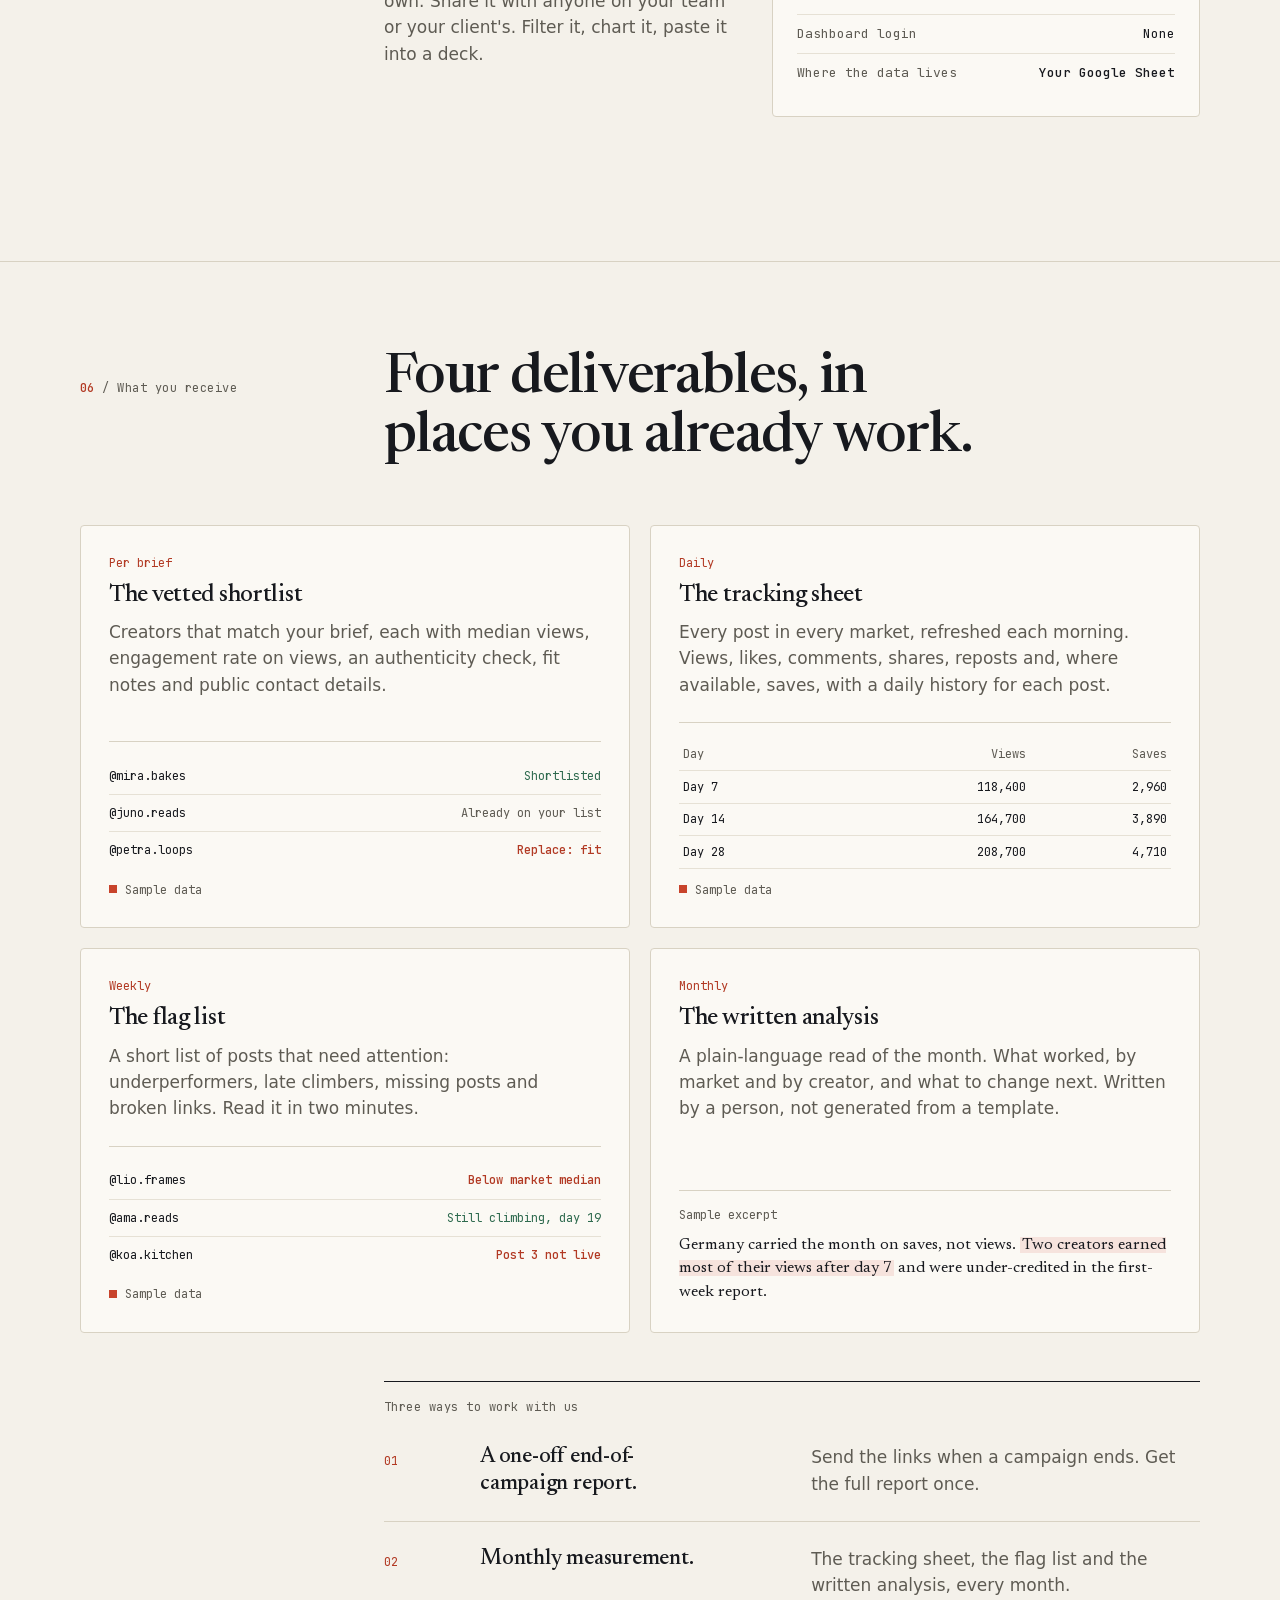
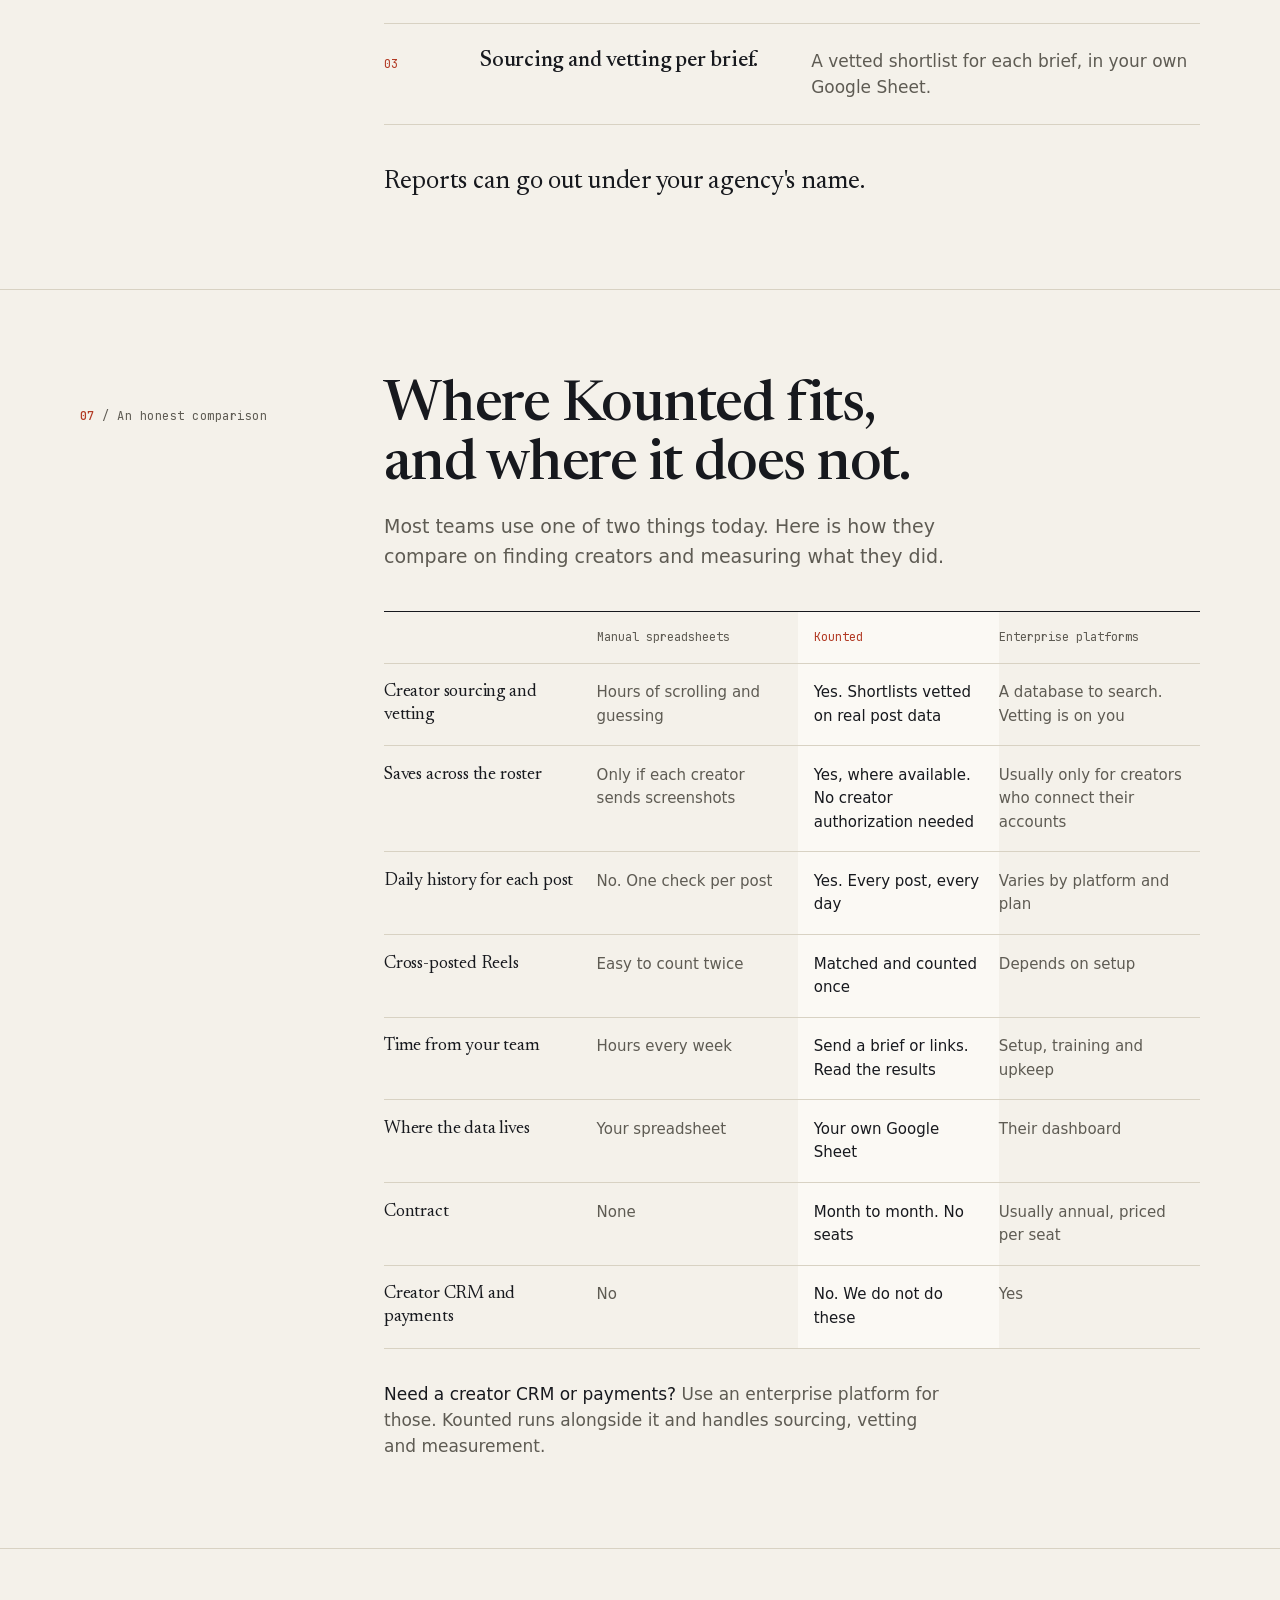
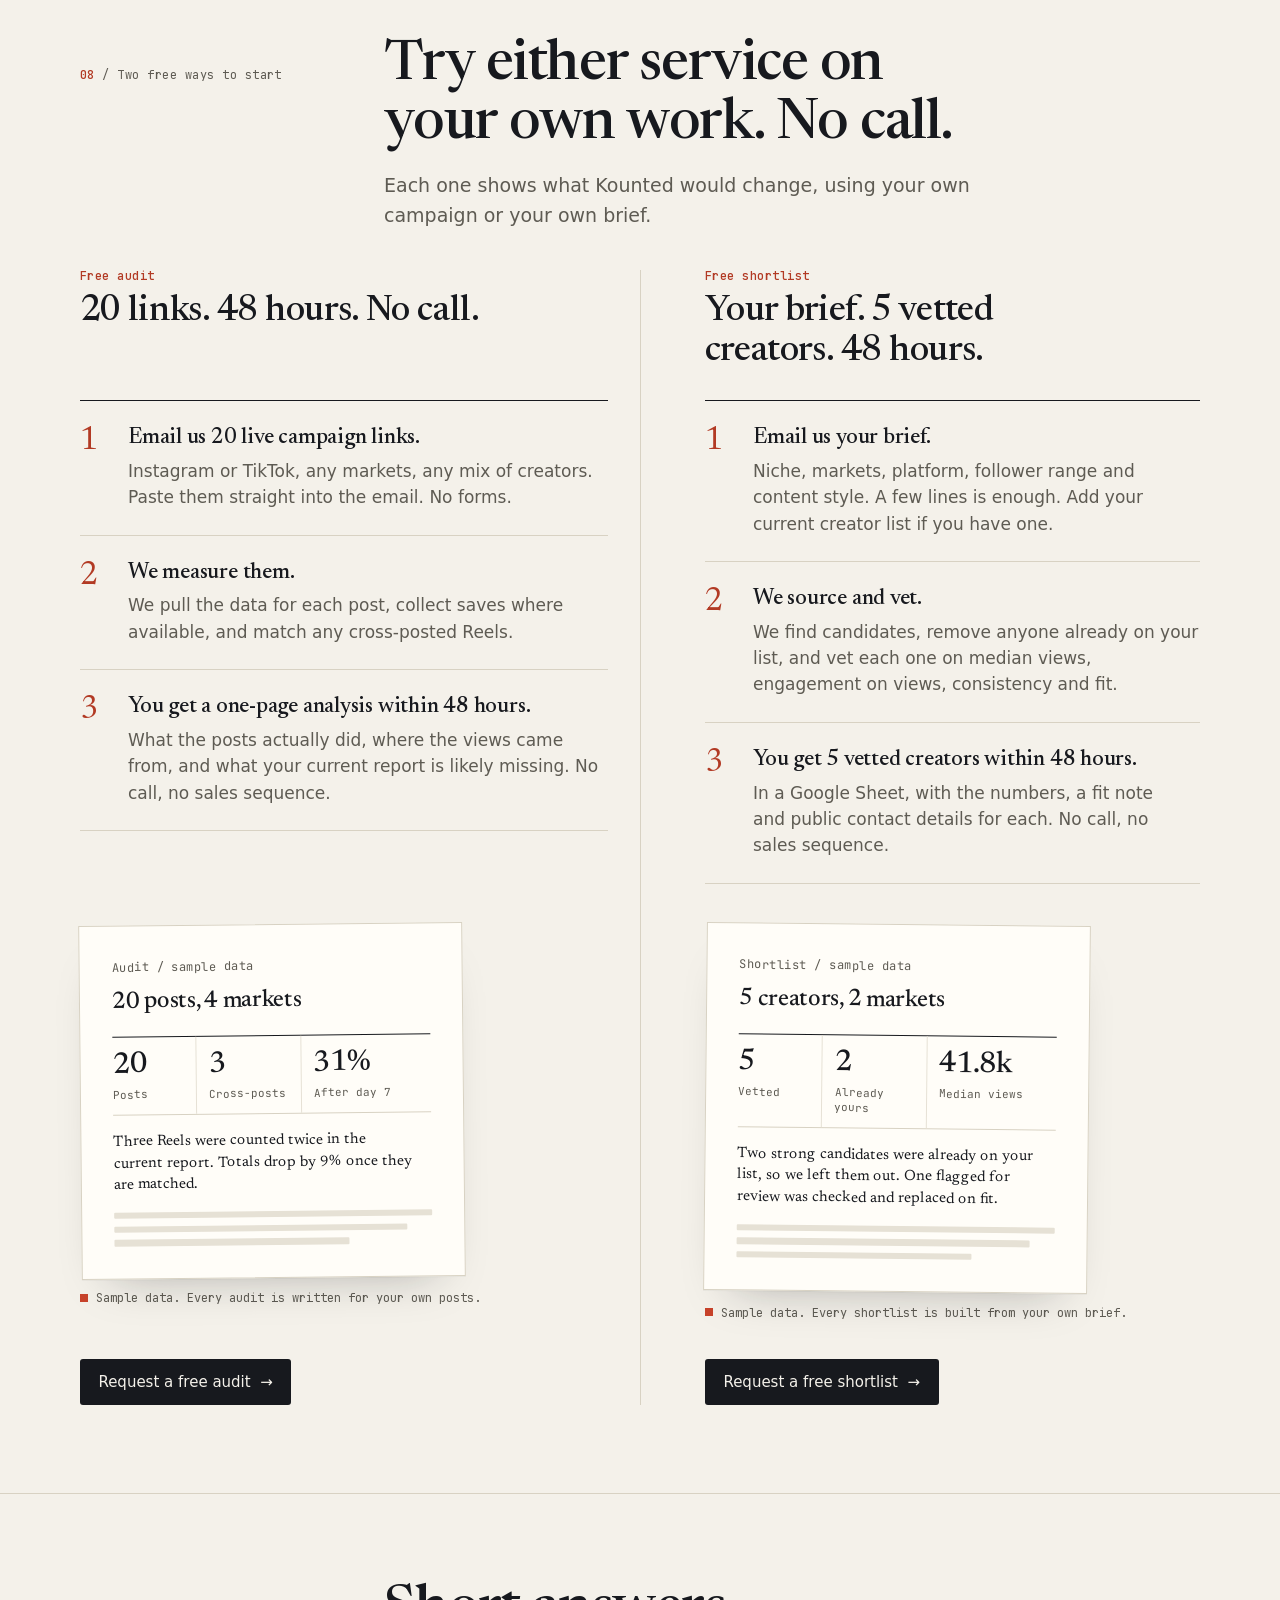
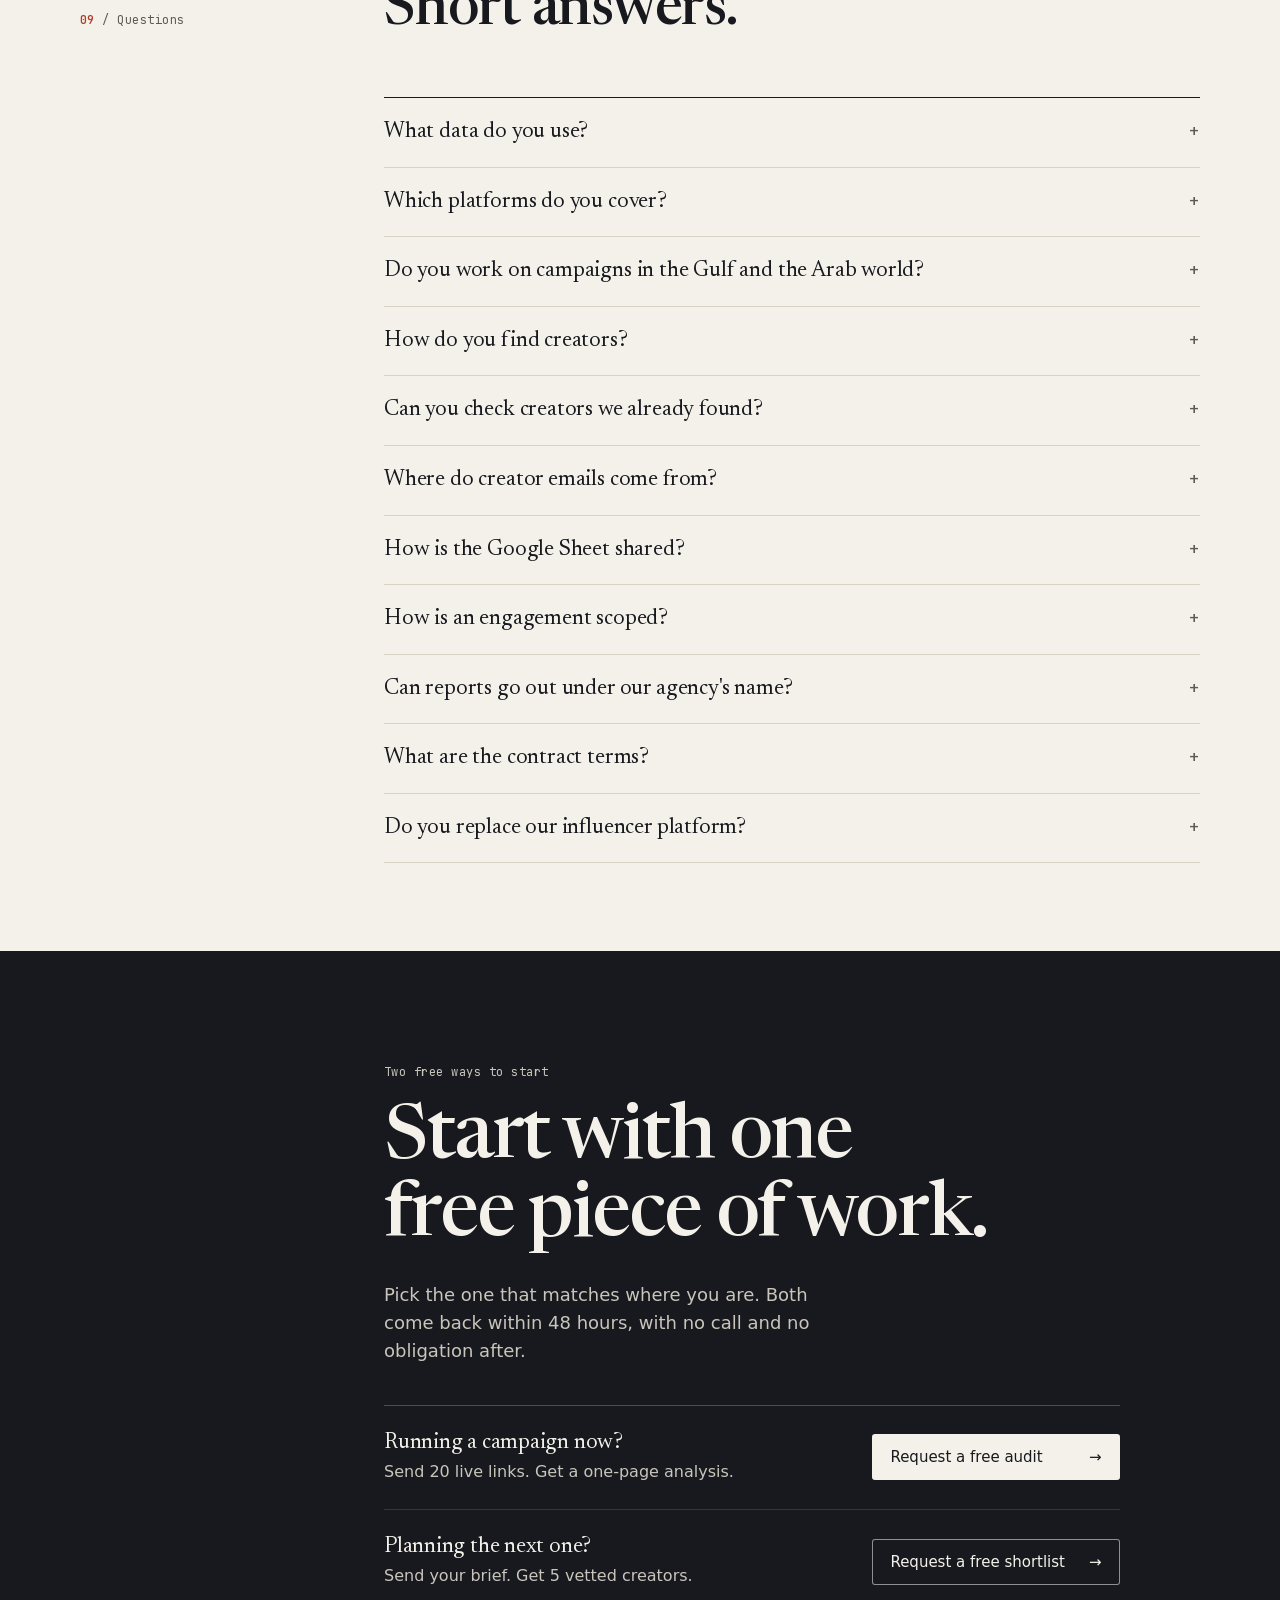
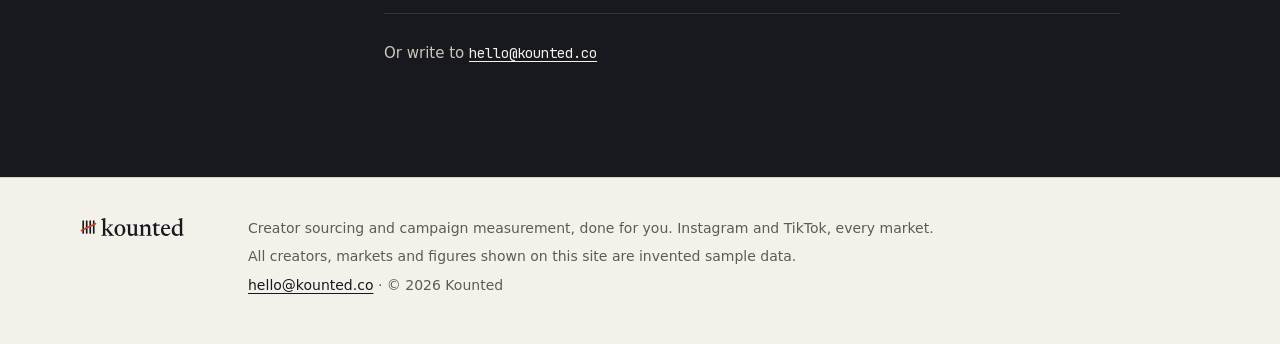
==== commit 02a7a6e9: "Add Gulf section and three ways to work; correct saves claims - Saves lead and are collected where a" ====
--- a/site/index.html
+++ b/site/index.html
@@ -4,7 +4,7 @@
   <meta charset="utf-8">
   <meta name="viewport" content="width=device-width, initial-scale=1, viewport-fit=cover">
   <title>Kounted | Creator sourcing and campaign measurement</title>
-  <meta name="description" content="Kounted sources and vets creators on real post data, then tracks every Instagram and TikTok post daily in your own Google Sheet. Start with a free audit or a free shortlist.">
+  <meta name="description" content="Kounted sources and vets creators on real post data, then tracks every Instagram and TikTok post daily, with saves where available, in your own Google Sheet. Start with a free audit or a free shortlist.">
   <link rel="canonical" href="https://kounted.co/">
   <meta name="theme-color" content="#f4f1ea">
 
@@ -38,7 +38,7 @@
     "url": "https://kounted.co/",
     "email": "hello@kounted.co",
     "logo": "https://kounted.co/assets/logo-mark.svg",
-    "description": "A done-for-you creator sourcing and influencer campaign measurement service. Creators are vetted on public post data before a campaign. Instagram and TikTok post performance is tracked daily during and after it, in the client's own Google Sheet."
+    "description": "A done-for-you creator sourcing and influencer campaign measurement service. Creators are vetted on real post data before a campaign. Instagram and TikTok post performance is tracked daily during and after it, in the client's own Google Sheet."
   }
   </script>
 </head>
@@ -57,6 +57,7 @@
         </button>
         <ul id="nav-links">
           <li><a href="#sourcing">Sourcing</a></li>
+          <li><a href="#gulf">Gulf</a></li>
           <li><a href="#measurement">Measurement</a></li>
           <li><a href="#receive">What you get</a></li>
           <li><a href="#compare">Compare</a></li>
@@ -73,7 +74,7 @@
     <section class="hero" aria-labelledby="hero-title">
       <div class="wrap hero-grid">
         <div class="hero-copy">
-          <p class="label">Creator sourcing and campaign measurement, done for you</p>
+          <p class="label">Creator sourcing and measurement, done for you. Gulf included.</p>
           <h1 id="hero-title"><span class="h-line">Find the right creators.</span> <span class="h-line">Then count every post <em>right.</em></span></h1>
           <p class="lede">Before a campaign, we find creators who fit your brief and vet each one on what their posts actually do. During and after it, we track every Instagram and TikTok post in every market, refreshed daily in your own Google Sheet.</p>
           <ol class="phases" aria-label="How the two services connect">
@@ -111,14 +112,14 @@
                 <tr class="is-flag"><td>@lio.frames</td><td>FR</td><td>31,007</td><td class="hide-sm">204</td><td class="hide-sm">57</td><td class="flag">Flag</td></tr>
                 <tr><td>@ama.reads</td><td>AE</td><td>205,551</td><td class="hide-sm">6,480</td><td class="hide-sm">1,944</td><td class="up">+41%</td></tr>
                 <tr><td>@koa.kitchen</td><td>US</td><td>158,330</td><td class="hide-sm">4,117</td><td class="hide-sm">1,286</td><td class="up">+22%</td></tr>
-                <tr><td>@pilar.moves</td><td>ES</td><td>74,902</td><td class="hide-sm">1,733</td><td class="hide-sm">402</td><td class="up">+9%</td></tr>
+                <tr><td>@pilar.moves</td><td>ES</td><td>74,902</td><td class="hide-sm">n/a</td><td class="hide-sm">402</td><td class="up">+9%</td></tr>
               </tbody>
             </table>
             <div class="sheet-tabs" aria-hidden="true">
               <span class="on">Posts</span><span>Creators</span><span>Markets</span><span>Flags</span>
             </div>
           </div>
-          <figcaption class="sample">Sample data. Creators, markets and figures are invented. 7d+ is the share of views that arrived after day 7.</figcaption>
+          <figcaption class="sample">Sample data. Creators, markets and figures are invented. 7d+ is the share of views that arrived after day 7.<span class="cap-saves"> n/a means saves were not available.</span></figcaption>
         </figure>
       </div>
     </section>
@@ -163,8 +164,8 @@
             <p>A manual report records each post once. Views that arrive in week two or three never make it into the report, so creators look weaker than they were.</p>
           </li>
           <li>
-            <h3>Saves and shares stay hidden.</h3>
-            <p>On Instagram those numbers sit in each creator's own insights. Asking 40 creators for screenshots takes days, and some never reply.</p>
+            <h3>Saves stay hidden.</h3>
+            <p>On Instagram saves sit in each creator's own insights. Asking 40 creators for screenshots takes days, and some never reply.</p>
           </li>
           <li>
             <h3>Cross-posts get counted twice.</h3>
@@ -196,7 +197,7 @@
             </li>
             <li>
               <h3>Engagement rate measured on views.</h3>
-              <p>Likes, comments, saves and shares divided by views. Not by followers, which most audiences never see.</p>
+              <p>Likes, comments, shares and, where available, saves, divided by views. Not by followers, which most audiences never see.</p>
             </li>
             <li>
               <h3>Posting consistency.</h3>
@@ -271,27 +272,87 @@
       </div>
     </section>
 
-    <!-- 04 Measurement -->
+    <!-- 04 Gulf -->
+    <section class="sec" id="gulf" aria-labelledby="gulf-title">
+      <div class="wrap">
+        <header class="sec-head">
+          <p class="sec-no"><b>04</b> / Gulf and Arabic-language campaigns</p>
+          <h2 id="gulf-title">Campaigns in Arabic, vetted by someone who reads them.</h2>
+        </header>
+
+        <div class="vet">
+          <p class="label vet-title">What we add for these markets</p>
+          <ol class="ledger ledger--tight">
+            <li>
+              <h3>Arabic dialect and audience fit.</h3>
+              <p>We check whether a creator's language and audience match the market, Gulf, Egypt or Levant, not just the country tag.</p>
+            </li>
+            <li>
+              <h3>Arabic comment check.</h3>
+              <p>We read comments in Arabic for real conversation versus generic or repeated replies.</p>
+            </li>
+            <li>
+              <h3>Permit and licence check.</h3>
+              <p>In the UAE, creators who promote products, paid or gifted, need an advertiser permit from the UAE Media Council. In Saudi Arabia, creators paid for promotion need a Mawthooq licence. We check the permit or licence details a creator shows publicly and flag any that are missing. This is a check, not legal advice.</p>
+            </li>
+            <li>
+              <h3>The same measurement.</h3>
+              <p>Measurement works the same in every market.</p>
+            </li>
+          </ol>
+        </div>
+
+        <figure class="shortlist">
+          <div class="sheet sheet--wrap" role="group" aria-label="Sample Gulf creator checks">
+            <div class="sheet-bar">
+              <span><strong>Gulf brief</strong> / Checks</span>
+              <span>Sample data</span>
+            </div>
+            <table>
+              <caption class="sr-only">Sample Gulf creator checks with invented handles</caption>
+              <thead>
+                <tr>
+                  <th scope="col">Handle</th>
+                  <th scope="col">Market</th>
+                  <th scope="col">Dialect fit</th>
+                  <th scope="col">Comments</th>
+                  <th scope="col">Permit shown</th>
+                </tr>
+              </thead>
+              <tbody>
+                <tr><td>@hessa.eats</td><td>UAE</td><td>Strong</td><td>Real conversation</td><td class="up">Shown</td></tr>
+                <tr><td>@salem.drives</td><td>KSA</td><td>Strong</td><td>Real conversation</td><td class="up">Shown</td></tr>
+                <tr><td>@rana.styles</td><td>UAE</td><td>Partial: Levant</td><td>Repeated replies</td><td class="up">Shown</td></tr>
+                <tr class="is-flag"><td>@fahad.plays</td><td>KSA</td><td>Strong</td><td>Real conversation</td><td class="flag">Not shown</td></tr>
+              </tbody>
+            </table>
+          </div>
+          <figcaption class="sample">Sample data. Handles and results are invented.</figcaption>
+        </figure>
+      </div>
+    </section>
+
+    <!-- 05 Measurement -->
     <section class="sec" id="measurement" aria-labelledby="measurement-title">
       <div class="wrap">
         <header class="sec-head">
-          <p class="sec-no"><b>04</b> / Measurement</p>
+          <p class="sec-no"><b>05</b> / Measurement</p>
           <h2 id="measurement-title">Four things we measure that most reports miss.</h2>
         </header>
 
         <article class="feature">
           <p class="feature-no">01</p>
           <div class="feature-body">
-            <h3>Saves, shares and reposts for the whole roster.</h3>
-            <p>We collect them for every creator on the campaign. Creators do not need to connect their accounts or authorize API access, so nobody is left out of the report.</p>
-          </div>
-          <div class="panel" role="group" aria-label="Sample: saves and shares collected per creator">
-            <div class="panel-head"><span>Roster, sample data</span><span>Creator access needed: none</span></div>
+            <h3>Saves, where available, across the whole roster.</h3>
+            <p>Saves are the number most reports miss. We collect them where available, without each creator having to connect an account or authorize API access. Shares, reposts, likes and comments are collected too.</p>
+          </div>
+          <div class="panel" role="group" aria-label="Sample: saves where available, and shares, per creator">
+            <div class="panel-head"><span>Roster, sample data</span><span>Saves where available</span></div>
             <ul class="rows">
               <li><span>@nora.makes</span><span>9,214 saves</span><span>3,102 shares</span></li>
               <li><span>@tidewalk</span><span>2,870 saves</span><span>611 shares</span></li>
-              <li><span>@ama.reads</span><span>6,480 saves</span><span>1,944 shares</span></li>
-              <li><span class="k">+ 35 more creators</span><span class="total">38 of 38 covered</span></li>
+              <li><span>@pilar.moves</span><span class="k">Saves n/a</span><span>402 shares</span></li>
+              <li><span class="k">+ 35 more creators</span><span class="total">38 creators tracked</span></li>
             </ul>
           </div>
         </article>
@@ -383,11 +444,11 @@
       </div>
     </section>
 
-    <!-- 05 What you receive -->
+    <!-- 06 What you receive -->
     <section class="sec" id="receive" aria-labelledby="receive-title">
       <div class="wrap">
         <header class="sec-head">
-          <p class="sec-no"><b>05</b> / What you receive</p>
+          <p class="sec-no"><b>06</b> / What you receive</p>
           <h2 id="receive-title">Four deliverables, in places you already work.</h2>
         </header>
         <div class="cards cards--four">
@@ -407,7 +468,7 @@
           <article class="card">
             <p class="cadence">Daily</p>
             <h3>The tracking sheet</h3>
-            <p>Every post in every market, refreshed each morning. Views, likes, comments, saves, shares and reposts, with a daily history for each post.</p>
+            <p>Every post in every market, refreshed each morning. Views, likes, comments, shares, reposts and, where available, saves, with a daily history for each post.</p>
             <div class="specimen">
               <table class="mini-sheet">
                 <caption class="sr-only">Sample daily history for one post</caption>
@@ -444,14 +505,32 @@
             </div>
           </article>
         </div>
-      </div>
-    </section>
-
-    <!-- 06 Comparison -->
+        <div class="vet ways">
+          <p class="label vet-title">Three ways to work with us</p>
+          <ol class="ledger ledger--tight">
+            <li>
+              <h3>A one-off end-of-campaign report.</h3>
+              <p>Send the links when a campaign ends. Get the full report once.</p>
+            </li>
+            <li>
+              <h3>Monthly measurement.</h3>
+              <p>The tracking sheet, the flag list and the written analysis, every month.</p>
+            </li>
+            <li>
+              <h3>Sourcing and vetting per brief.</h3>
+              <p>A vetted shortlist for each brief, in your own Google Sheet.</p>
+            </li>
+          </ol>
+        </div>
+        <p class="aside-note">Reports can go out under your agency's name.</p>
+      </div>
+    </section>
+
+    <!-- 07 Comparison -->
     <section class="sec" id="compare" aria-labelledby="compare-title">
       <div class="wrap">
         <header class="sec-head">
-          <p class="sec-no"><b>06</b> / An honest comparison</p>
+          <p class="sec-no"><b>07</b> / An honest comparison</p>
           <h2 id="compare-title">Where Kounted fits, and where it does not.</h2>
           <p class="lede">Most teams use one of two things today. Here is how they compare on finding creators and measuring what they did.</p>
         </header>
@@ -474,9 +553,9 @@
                 <td data-label="Platforms">A database to search. Vetting is on you</td>
               </tr>
               <tr>
-                <th scope="row">Saves and shares for every creator</th>
+                <th scope="row">Saves across the roster</th>
                 <td data-label="Spreadsheets">Only if each creator sends screenshots</td>
-                <td data-label="Kounted" class="us">Yes. No creator authorization needed</td>
+                <td data-label="Kounted" class="us">Yes, where available. No creator authorization needed</td>
                 <td data-label="Platforms">Usually only for creators who connect their accounts</td>
               </tr>
               <tr>
@@ -522,11 +601,11 @@
       </div>
     </section>
 
-    <!-- 07 Free offers -->
+    <!-- 08 Free offers -->
     <section class="sec" id="audit" aria-labelledby="audit-title">
       <div class="wrap">
         <header class="sec-head">
-          <p class="sec-no"><b>07</b> / Two free ways to start</p>
+          <p class="sec-no"><b>08</b> / Two free ways to start</p>
           <h2 id="audit-title">Try either service on your own work. No call.</h2>
           <p class="lede">Each one shows what Kounted would change, using your own campaign or your own brief.</p>
         </header>
@@ -547,7 +626,7 @@
                 <span class="n" aria-hidden="true">2</span>
                 <div>
                   <h3>We measure them.</h3>
-                  <p>We pull the public data for each post, collect saves and shares, and match any cross-posted Reels.</p>
+                  <p>We pull the data for each post, collect saves where available, and match any cross-posted Reels.</p>
                 </div>
               </li>
               <li>
@@ -631,25 +710,29 @@
       </div>
     </section>
 
-    <!-- 08 FAQ -->
+    <!-- 09 FAQ -->
     <section class="sec" id="faq" aria-labelledby="faq-title">
       <div class="wrap">
         <header class="sec-head">
-          <p class="sec-no"><b>08</b> / Questions</p>
+          <p class="sec-no"><b>09</b> / Questions</p>
           <h2 id="faq-title">Short answers.</h2>
         </header>
         <div class="faq">
           <details>
-            <summary>Do you only use public data?</summary>
-            <div class="ans"><p>Yes, for both sourcing and measurement. We never ask for passwords, and creators do not need to grant access or install anything. Anything only a creator can see, such as audience demographics, we mark clearly and leave for the creator to share.</p></div>
+            <summary>What data do you use?</summary>
+            <div class="ans"><p>We never ask for passwords, and creators do not need to log in or connect anything. Most of what we report is public post data. Saves are not public on Instagram, so we collect them where we can, and some posts will not show them.</p></div>
           </details>
           <details>
             <summary>Which platforms do you cover?</summary>
             <div class="ans"><p>Instagram and TikTok. On Instagram that means feed posts, carousels and Reels. If you run campaigns somewhere else, ask. We will tell you plainly if we cannot cover it.</p></div>
           </details>
           <details>
+            <summary>Do you work on campaigns in the Gulf and the Arab world?</summary>
+            <div class="ans"><p>Yes. We check dialect and audience fit, read comments in Arabic, and check the permit or licence details a creator shows publicly. Measurement works the same in every market.</p></div>
+          </details>
+          <details>
             <summary>How do you find creators?</summary>
-            <div class="ans"><p>We start from your brief. We search by niche, by market and through accounts similar to ones that fit, then vet each candidate on public post data.</p></div>
+            <div class="ans"><p>We start from your brief. We search by niche, by market and through accounts similar to ones that fit, then vet each candidate on real post data.</p></div>
           </details>
           <details>
             <summary>Can you check creators we already found?</summary>
@@ -666,10 +749,14 @@
           <details>
             <summary>How is an engagement scoped?</summary>
             <div class="ans">
-              <p>Every engagement is quoted per client. For measurement, the quote is based on the number of markets you run in and the number of posts you track. For sourcing, it is based on the number of creators you need. Those are the only things that change the work, so they are all a quote is based on.</p>
+              <p>Every engagement is quoted per client. There are three ways to work with us. A one-off end-of-campaign report is quoted on the number of links, and the number of markets if it spans several. Monthly measurement is quoted on the number of markets you run in and the number of posts you track. Sourcing and vetting is quoted per brief, on the number of creators you need.</p>
               <p>There are no tiers and no seats. We usually quote after a free audit or shortlist, in writing.</p>
               <p><a class="ans-link" href="mailto:hello@kounted.co?subject=Free%20audit%20request">Start with the free audit <span aria-hidden="true">&rarr;</span></a></p>
             </div>
+          </details>
+          <details>
+            <summary>Can reports go out under our agency's name?</summary>
+            <div class="ans"><p>Yes. Reports can go out under your agency's name.</p></div>
           </details>
           <details>
             <summary>What are the contract terms?</summary>
--- a/site/assets/styles.css
+++ b/site/assets/styles.css
@@ -323,6 +323,7 @@
 .sheet .up { color: var(--pos); }
 .sheet .flag { color: var(--flag-text); font-weight: 500; }
 .sheet .hide-sm, .sheet .hide-md { display: none; }
+.cap-saves { display: none; }
 .sheet tr.is-dupe td { color: var(--ink-2); }
 .sheet tr.is-dupe td:first-child { text-decoration: line-through; text-decoration-color: var(--flag); }
 .sheet .muted { color: var(--ink-2); }
@@ -383,9 +384,13 @@
 .vet-title { padding: 1rem 0 0.25rem; }
 .ledger--tight { border-top: 0; }
 .ledger--tight li:first-child { border-top: 0; }
+.ways { margin-top: clamp(2rem, 5vw, 3rem); }
 .shortlist { margin: clamp(2.5rem, 6vw, 4rem) 0 0; }
 @media (max-width: 63.99em) {
   .shortlist .sheet th { white-space: normal; vertical-align: bottom; }
+}
+@media (max-width: 37.49em) {
+  .sheet--wrap td:not(:first-child) { white-space: normal; }
 }
 @media (max-width: 37.49em) {
   .shortlist .sheet { font-size: 0.6875rem; }
@@ -393,6 +398,11 @@
   .shortlist .sheet th:first-child, .shortlist .sheet td:first-child { padding-left: 0.7rem; }
   .shortlist .sheet th:last-child, .shortlist .sheet td:last-child { padding-right: 0.7rem; }
   .shortlist .sheet th { white-space: normal; vertical-align: bottom; }
+}
+@media (max-width: 37.49em) {
+  .shortlist .sheet--wrap th, .shortlist .sheet--wrap td { padding-left: 0.25rem; padding-right: 0.25rem; vertical-align: top; }
+  .shortlist .sheet--wrap th:first-child, .shortlist .sheet--wrap td:first-child { padding-left: 0.6rem; }
+  .shortlist .sheet--wrap th:last-child, .shortlist .sheet--wrap td:last-child { padding-right: 0.6rem; }
 }
 .notes { display: grid; gap: 1rem; margin-top: clamp(2rem, 5vw, 3rem); }
 .notes .panel p:not(.panel-head) { color: var(--ink-2); font-size: 0.9375rem; }
@@ -633,6 +643,7 @@
 /* ---------- 600px and up ---------- */
 @media (min-width: 37.5em) {
   .sheet .hide-sm { display: table-cell; }
+  .cap-saves { display: inline; }
   .notes { grid-template-columns: 1fr 1fr; }
   .final-offers li { grid-template-columns: minmax(0, 1fr) auto; align-items: center; column-gap: 2rem; }
   .final-offers .btn { min-width: 15.5rem; justify-content: space-between; }
@@ -701,6 +712,7 @@
 
 @media (min-width: 64em) and (max-width: 79.99em) {
   .hero .sheet .hide-sm { display: none; }
+  .cap-saves { display: none; }
 }
 
 /* Accessibility preferences */
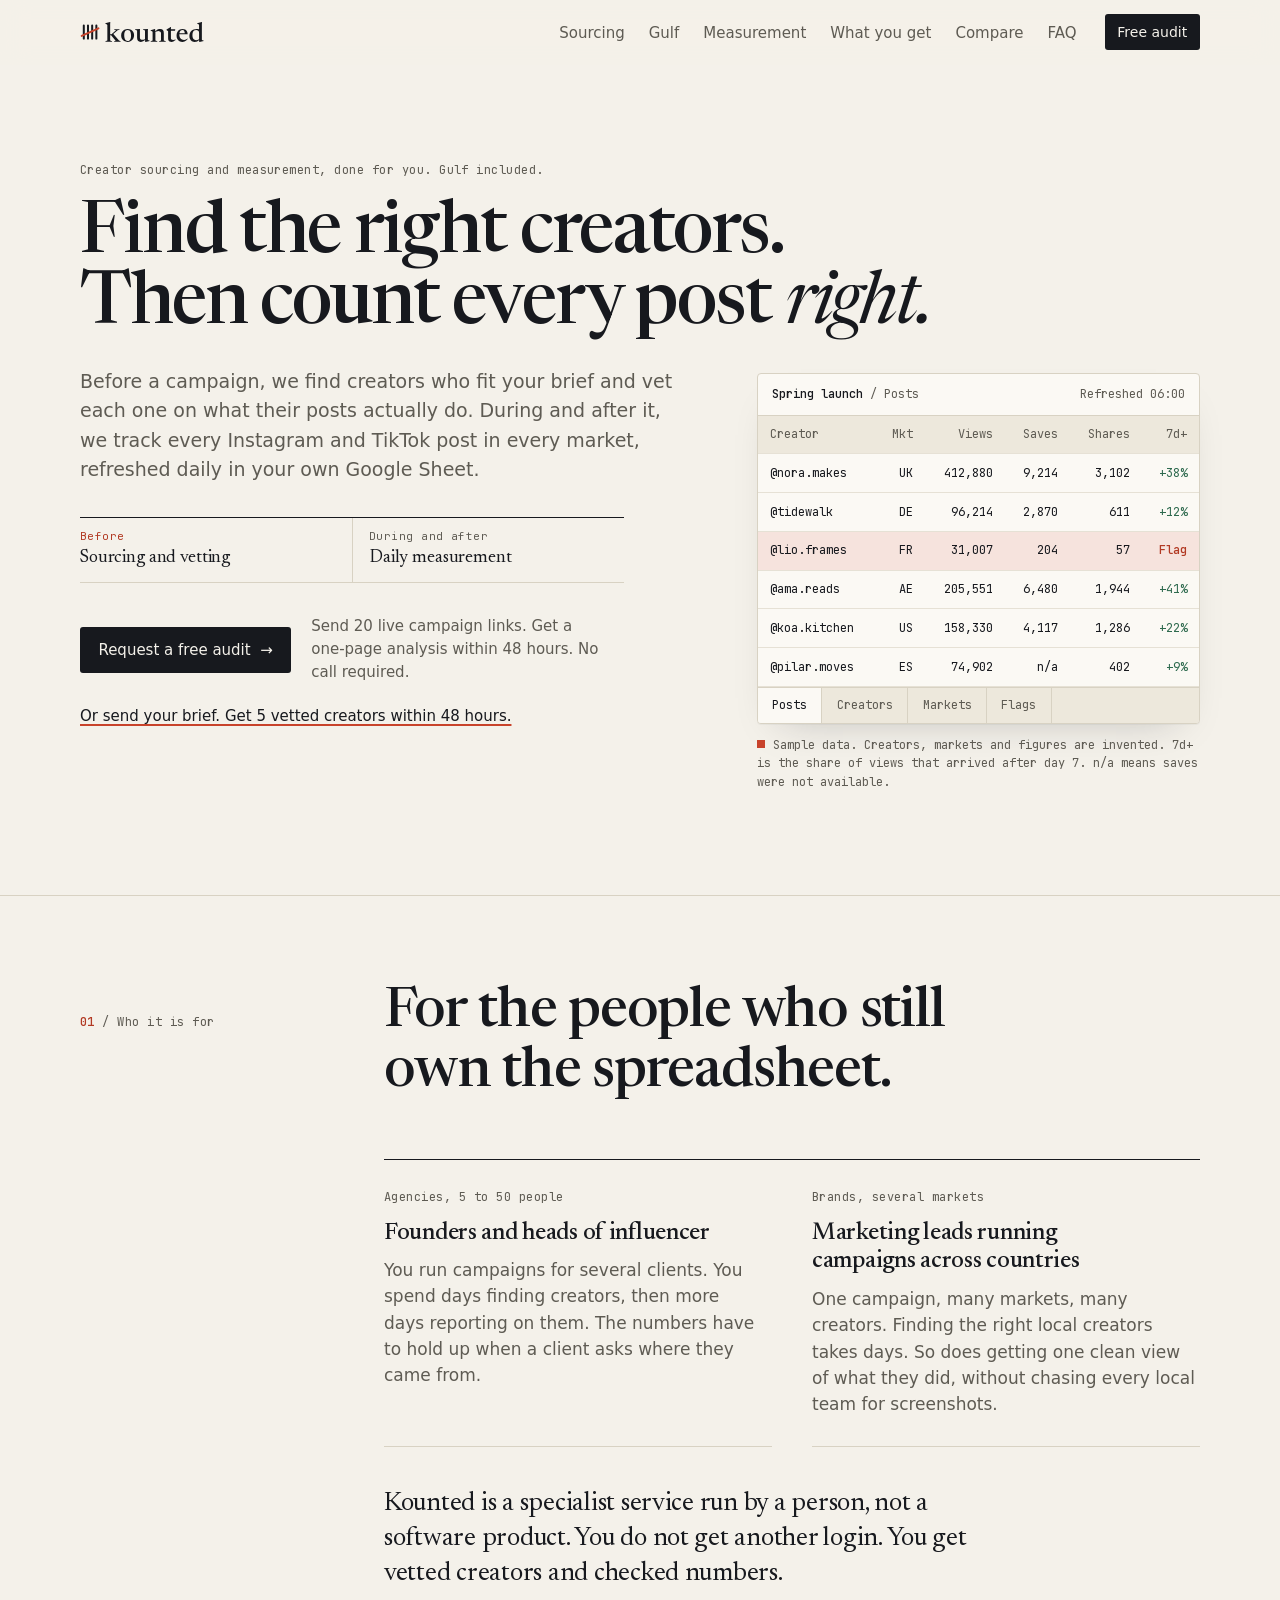
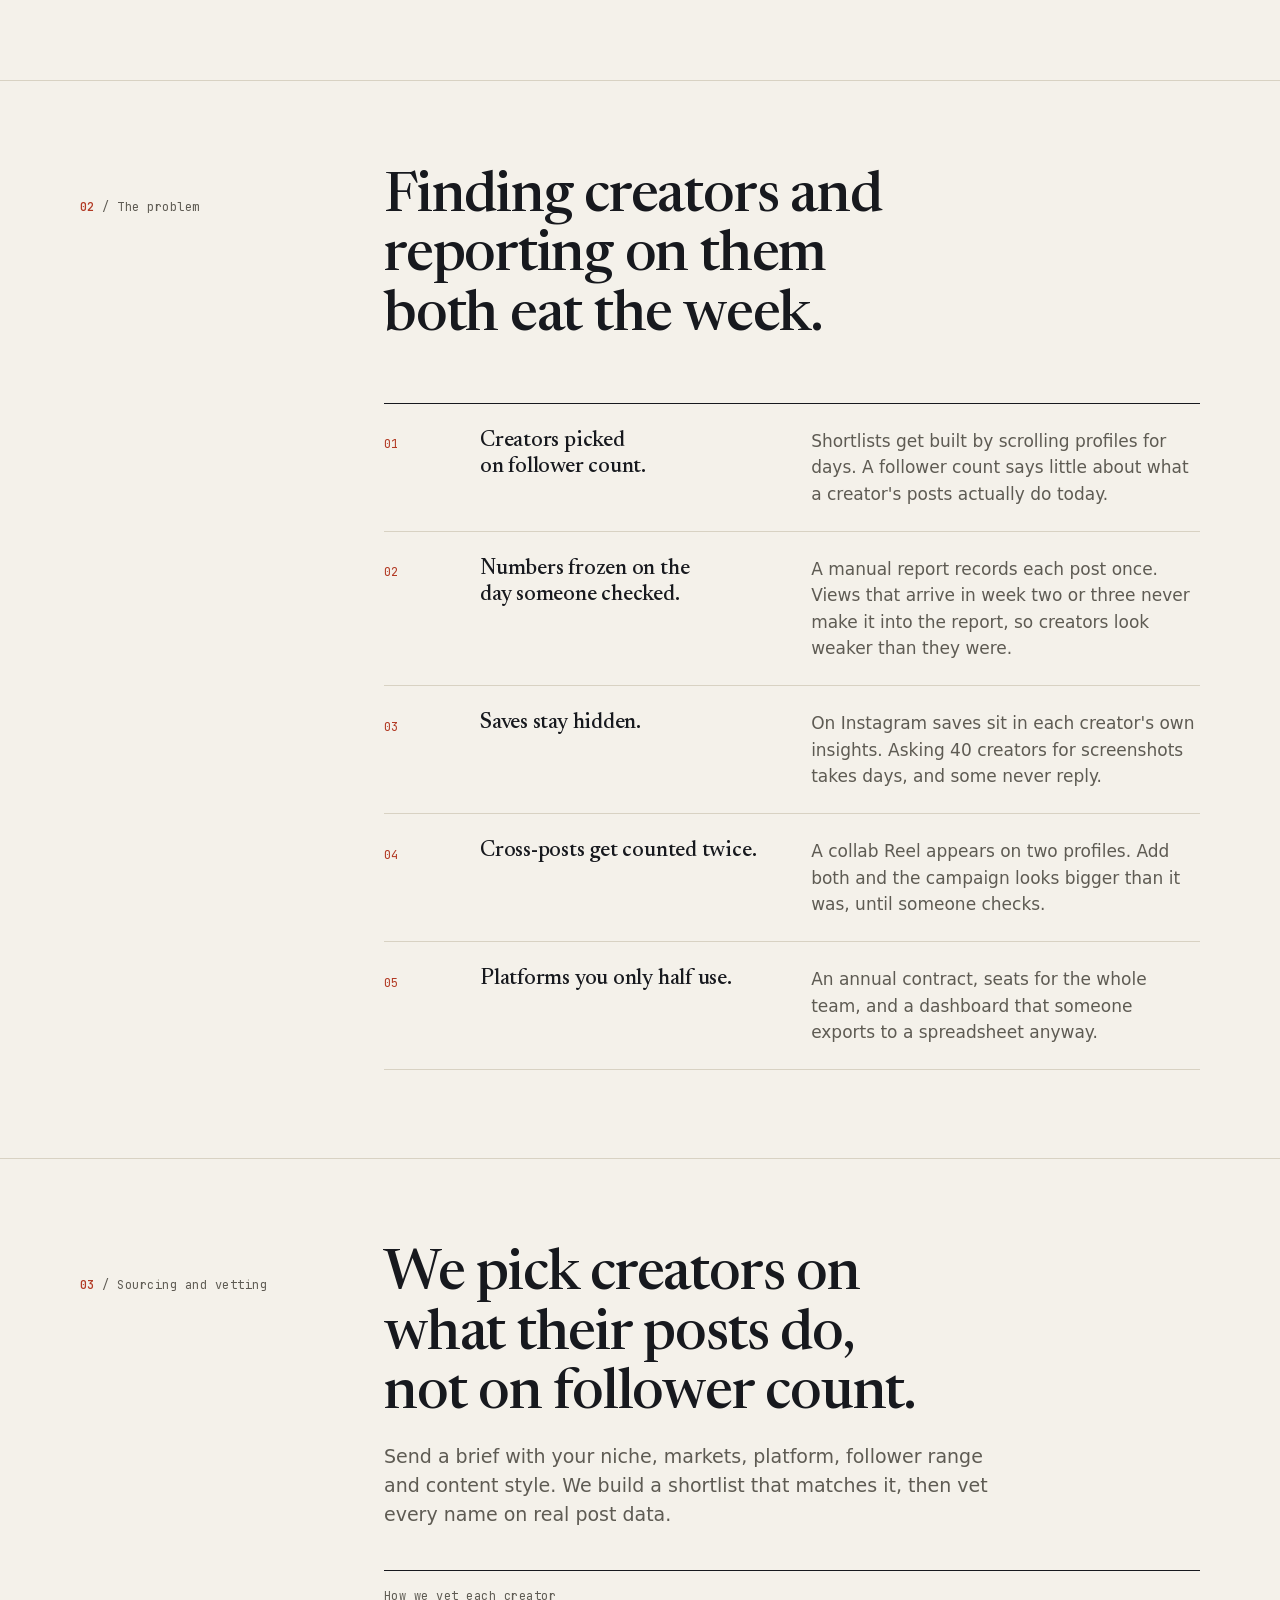
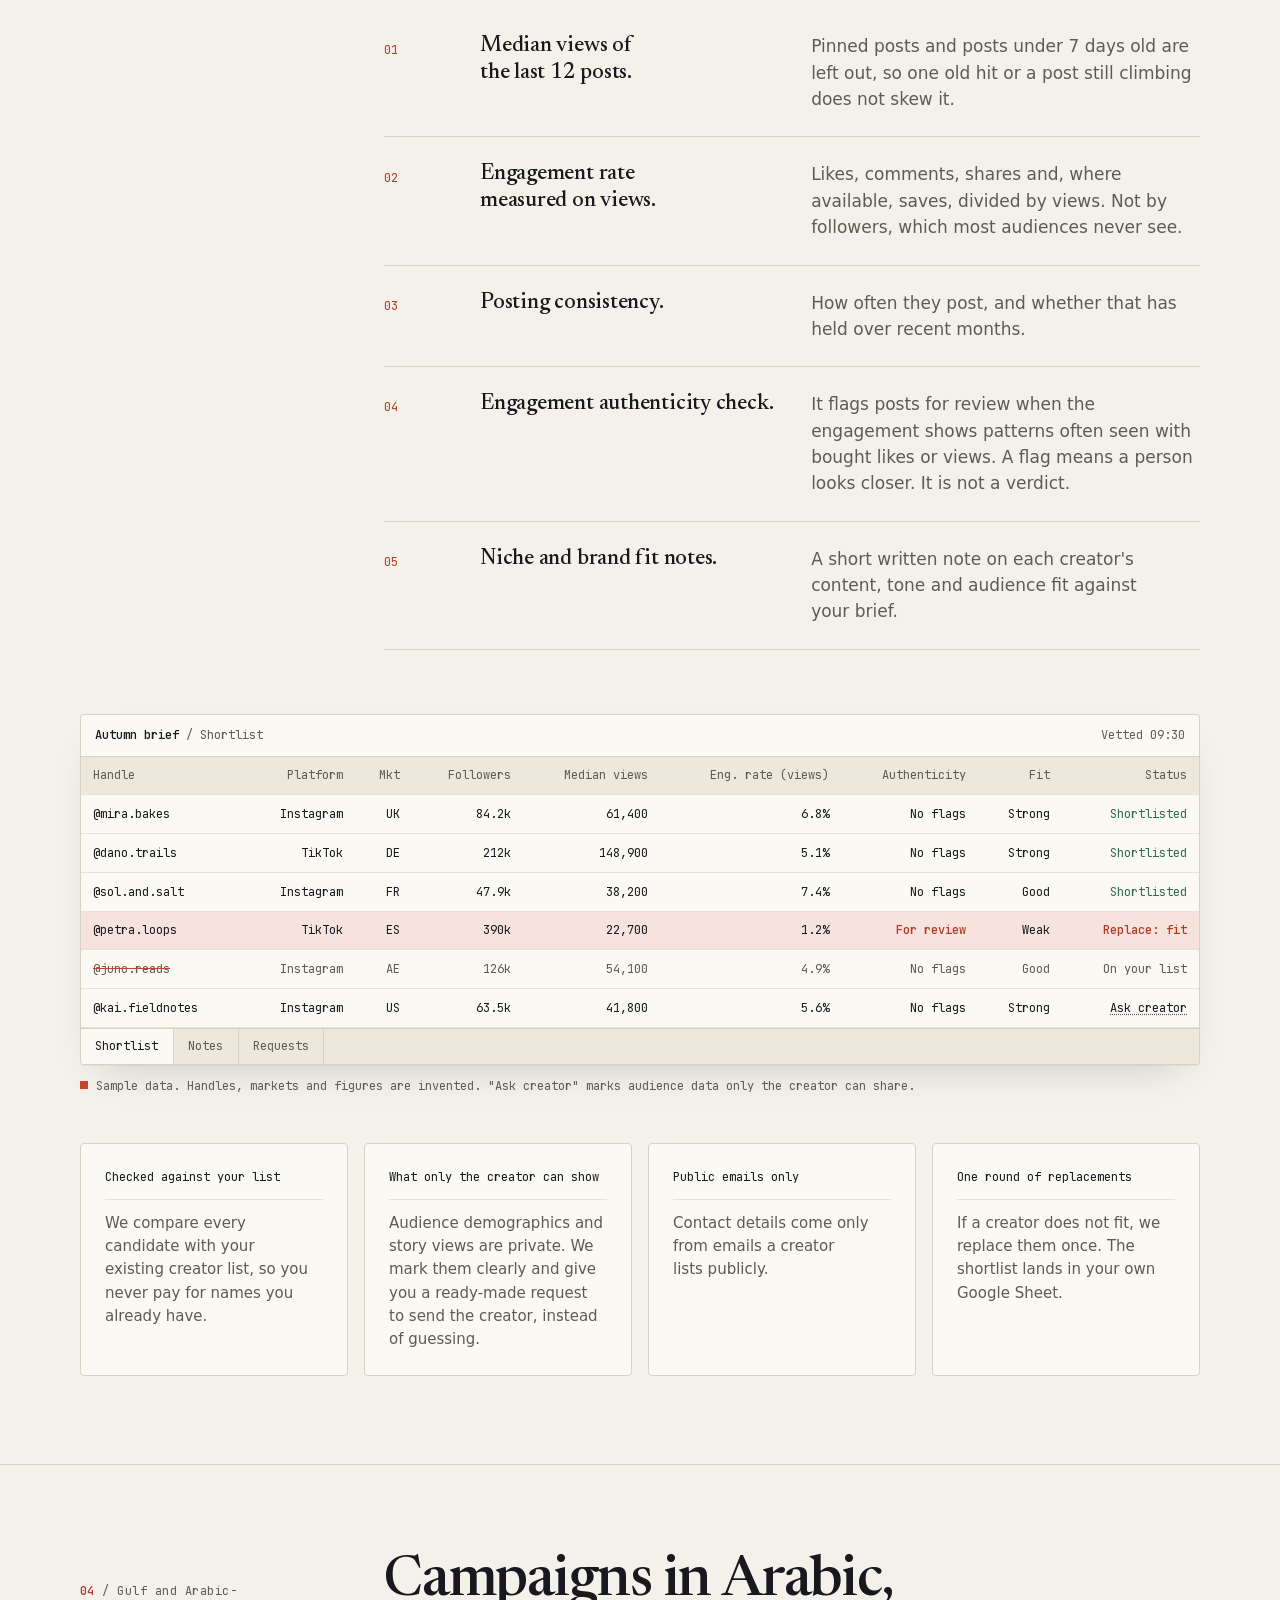
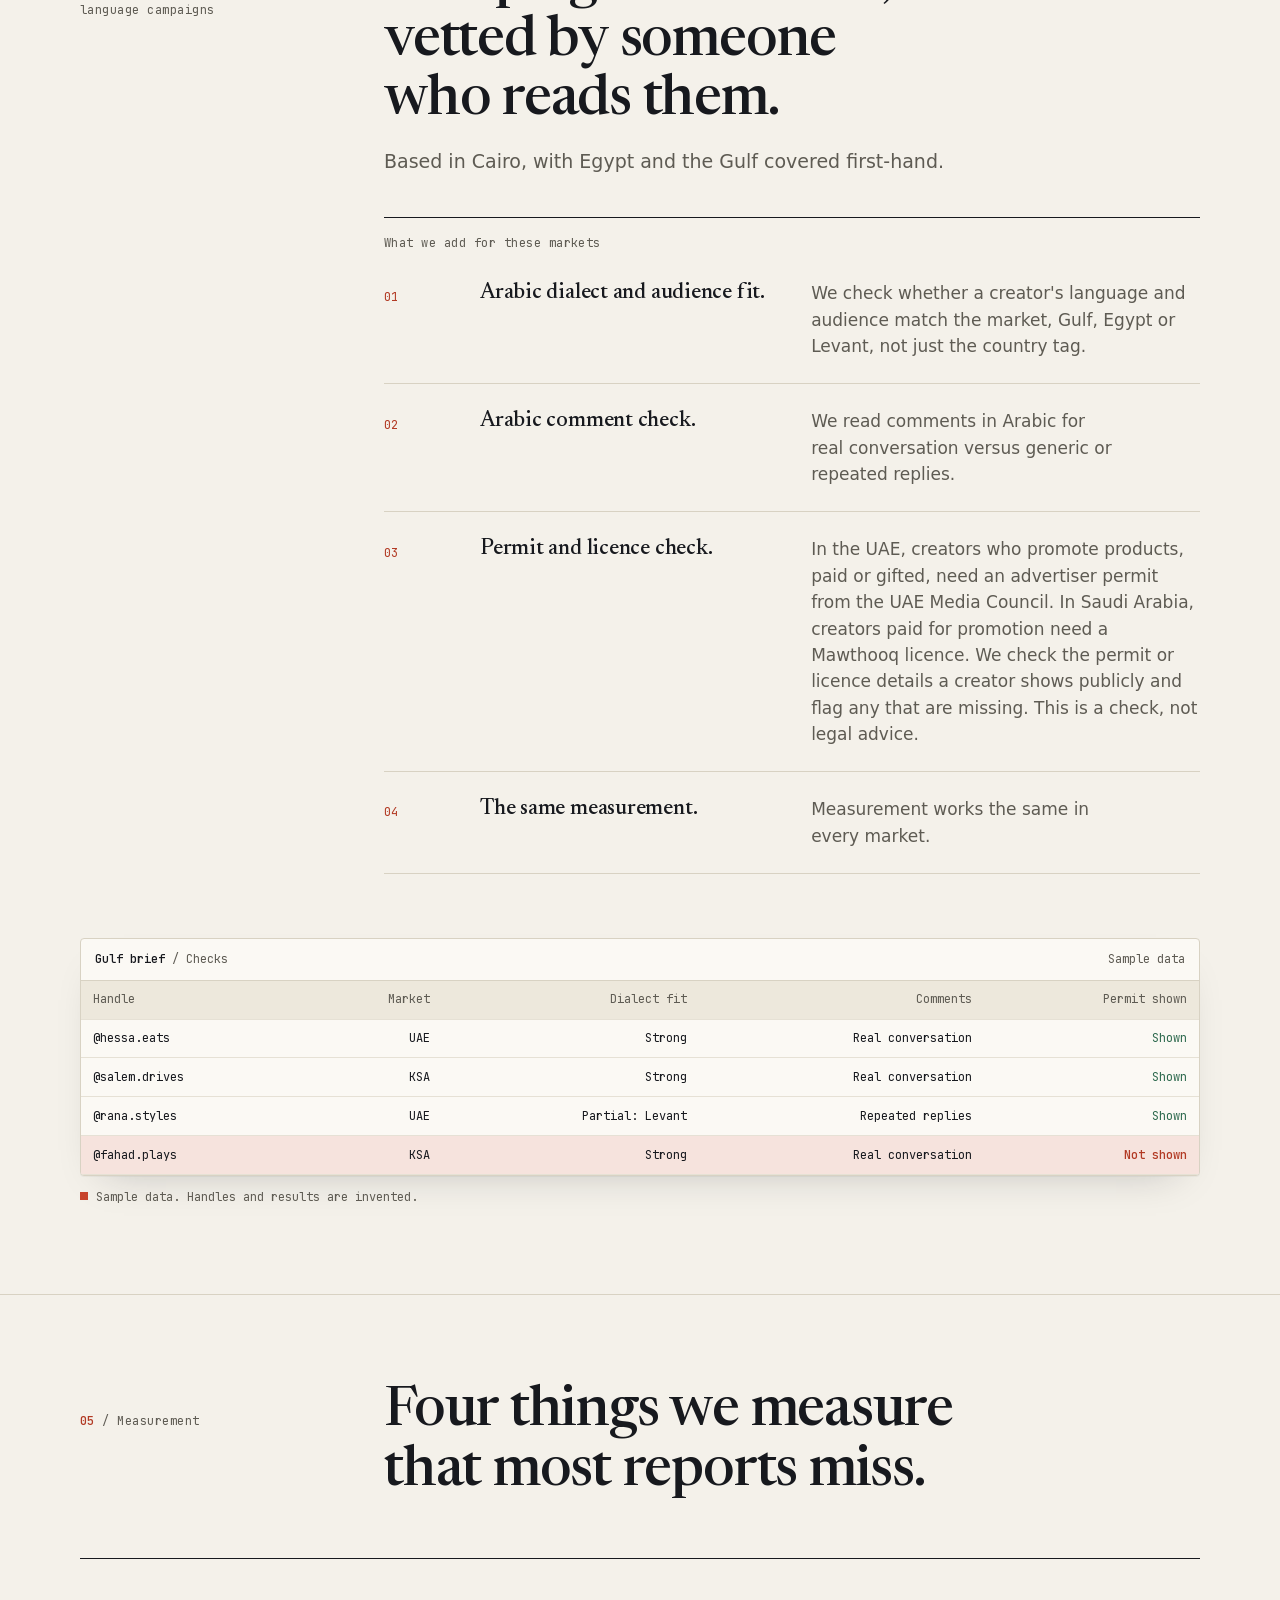
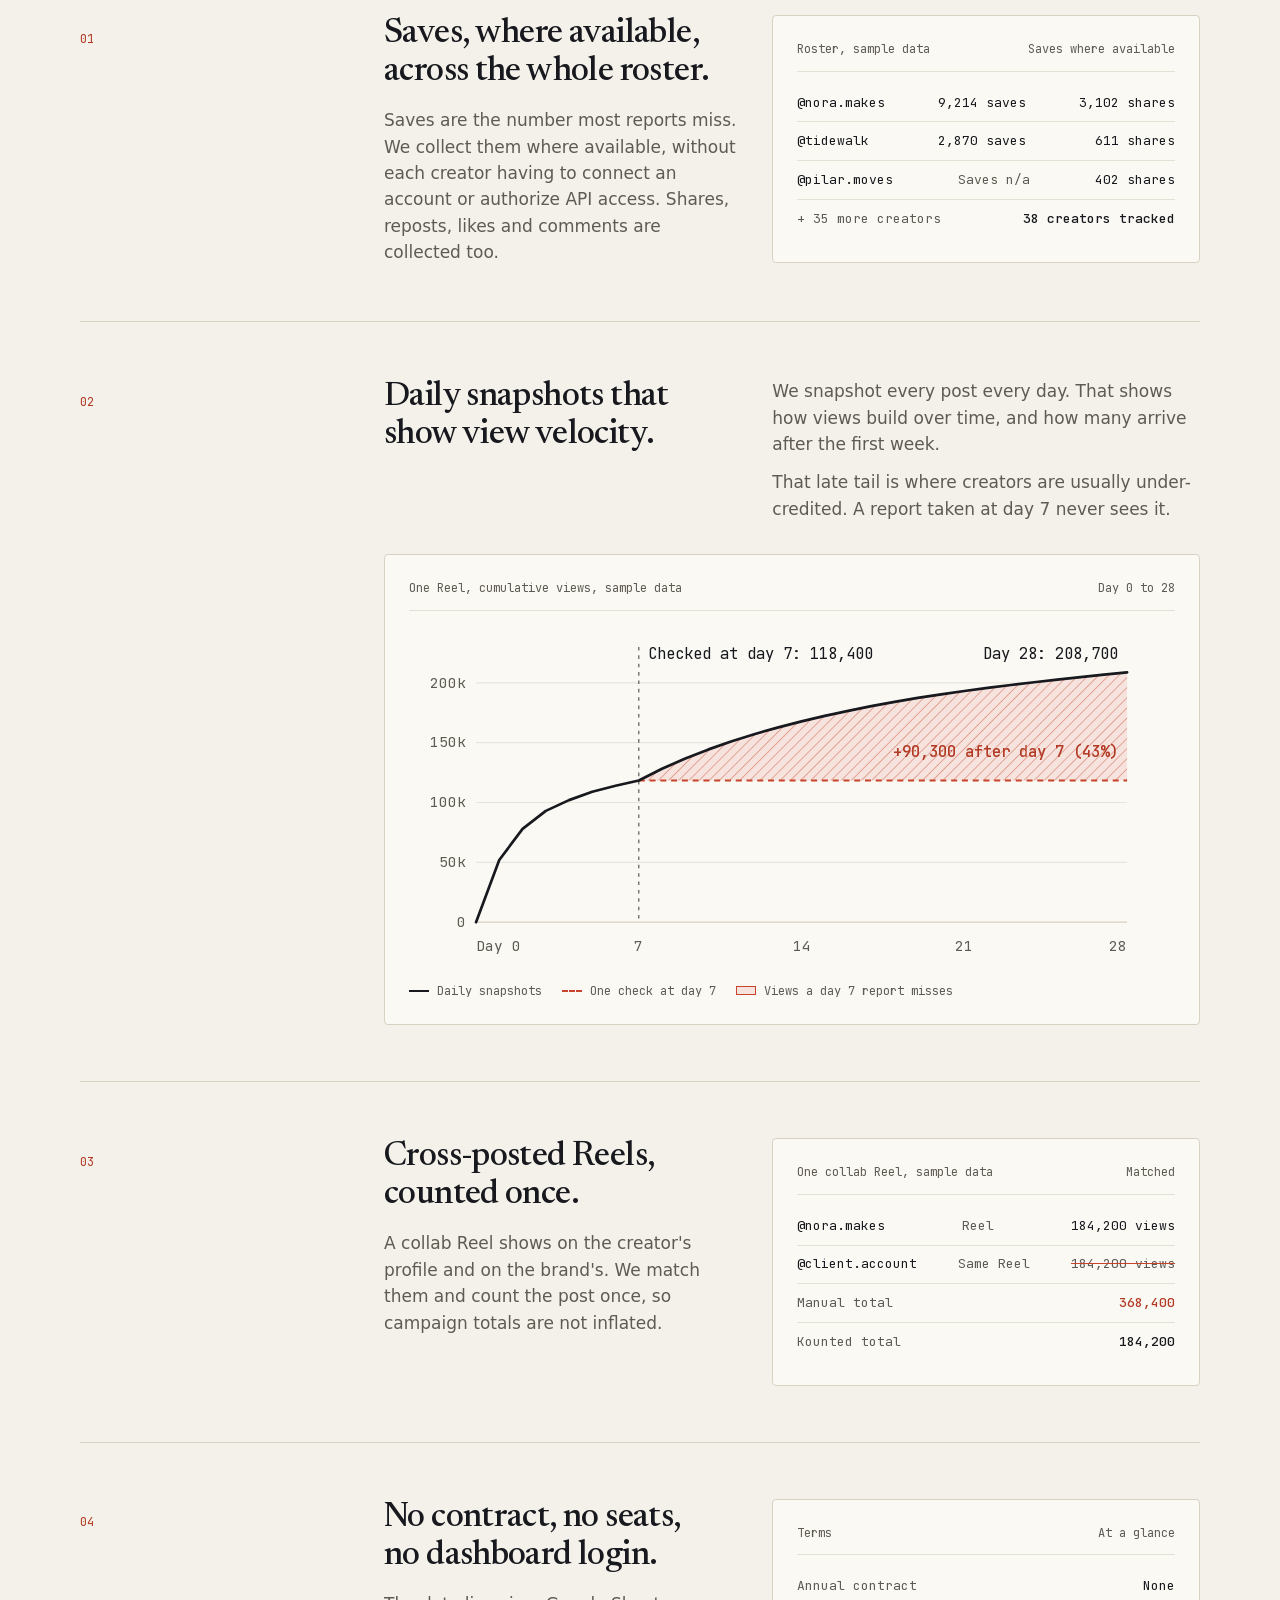
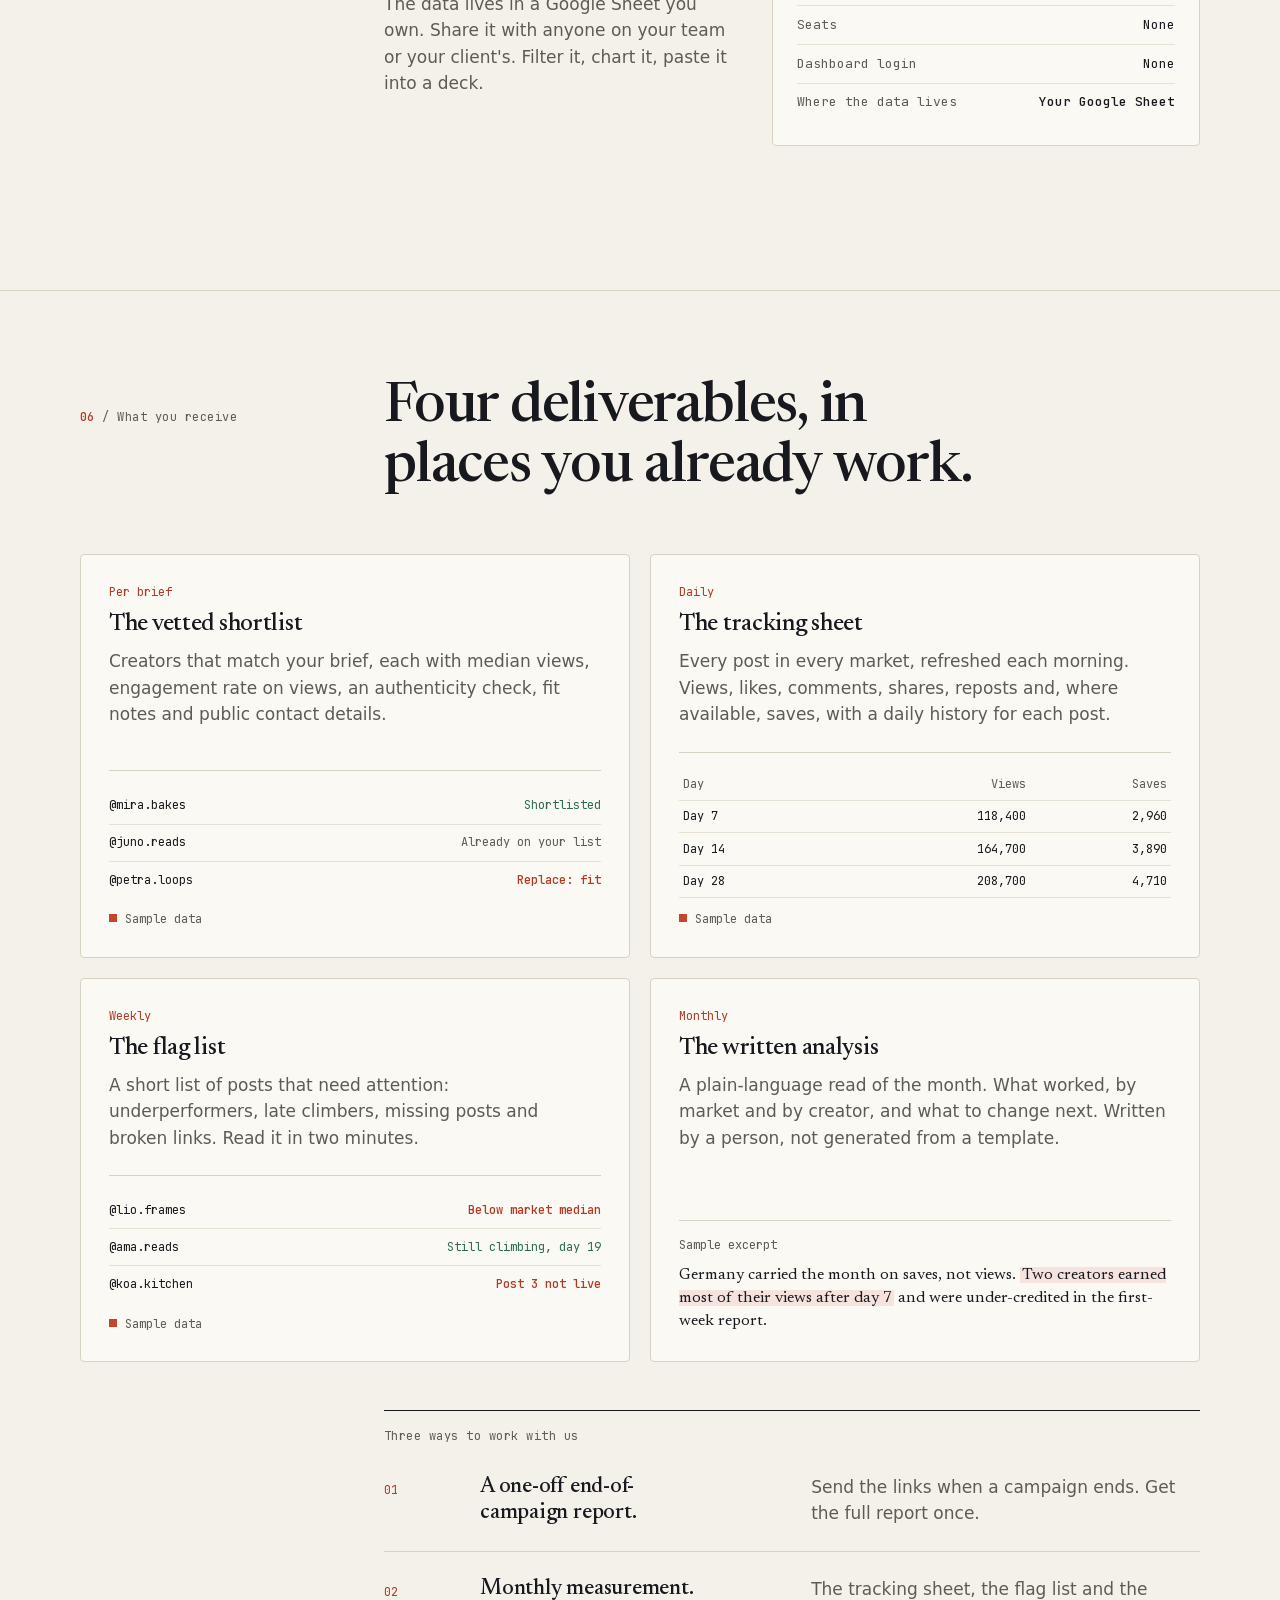
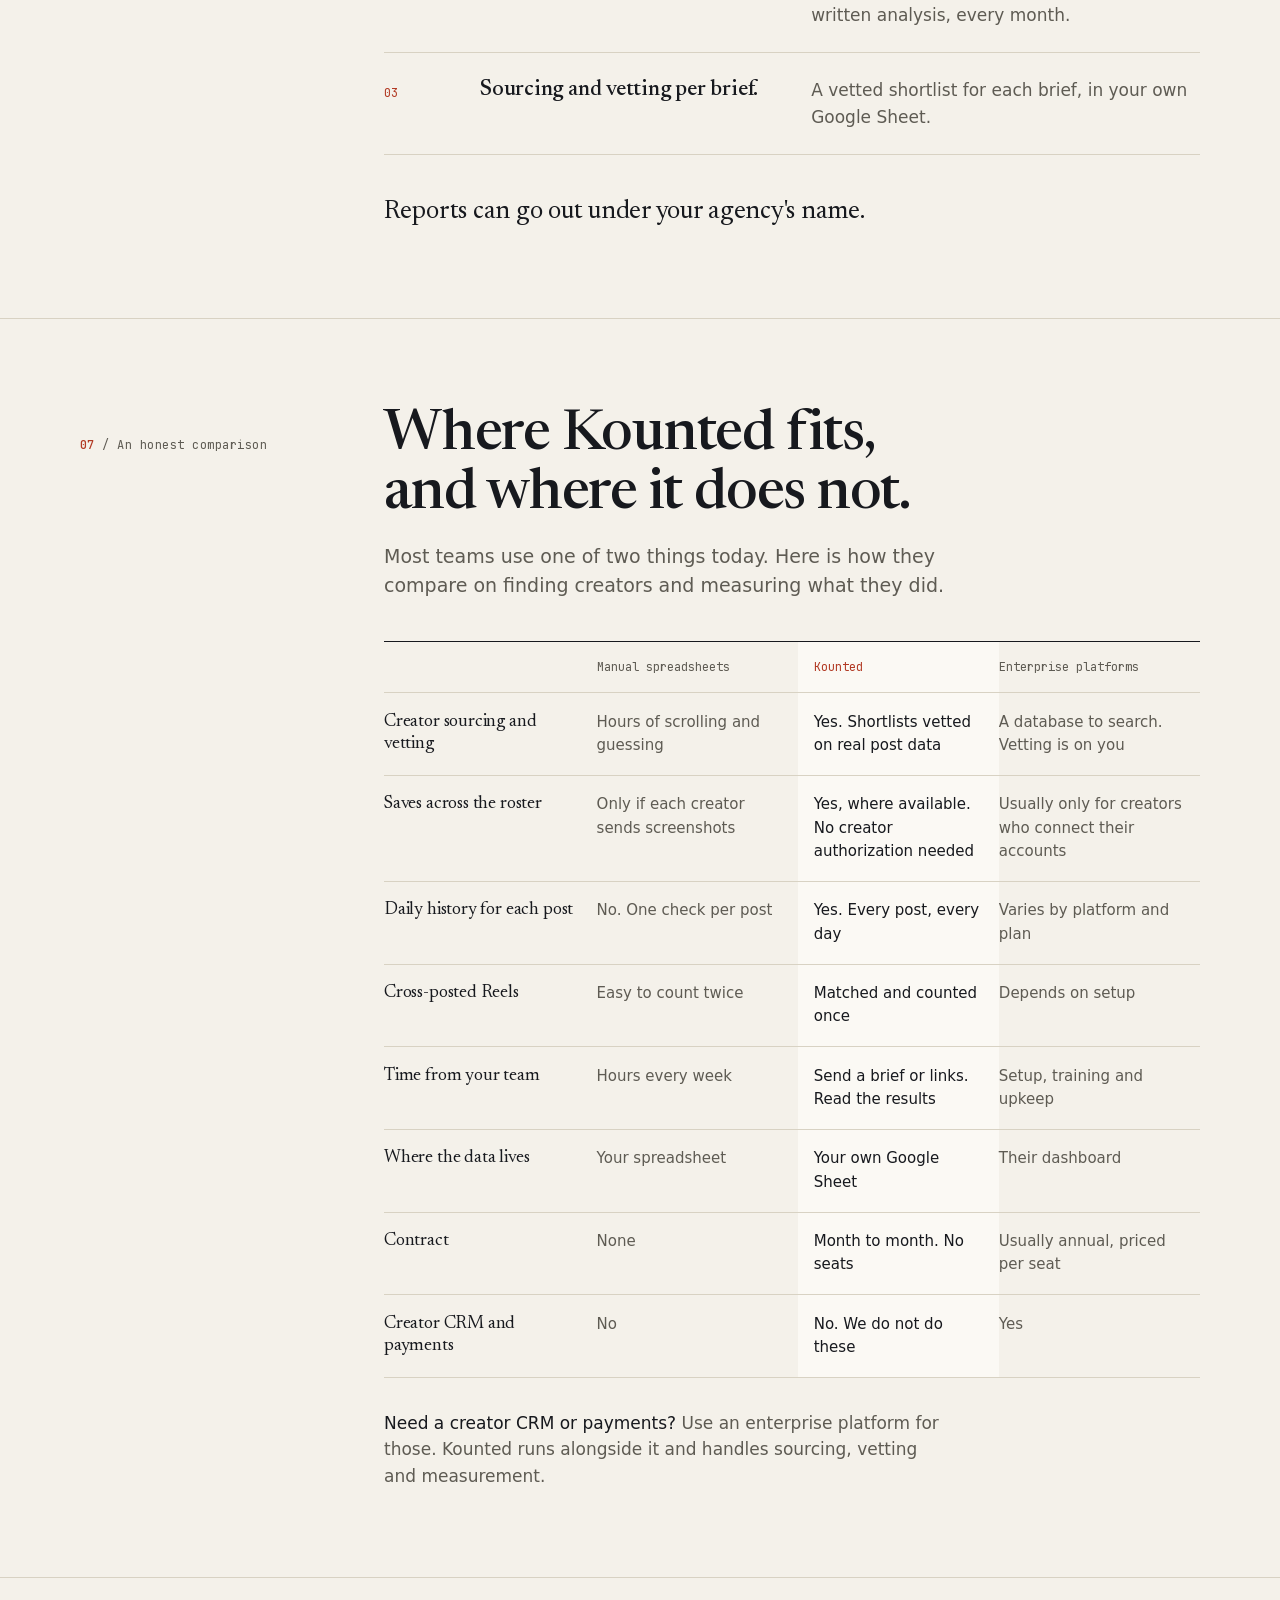
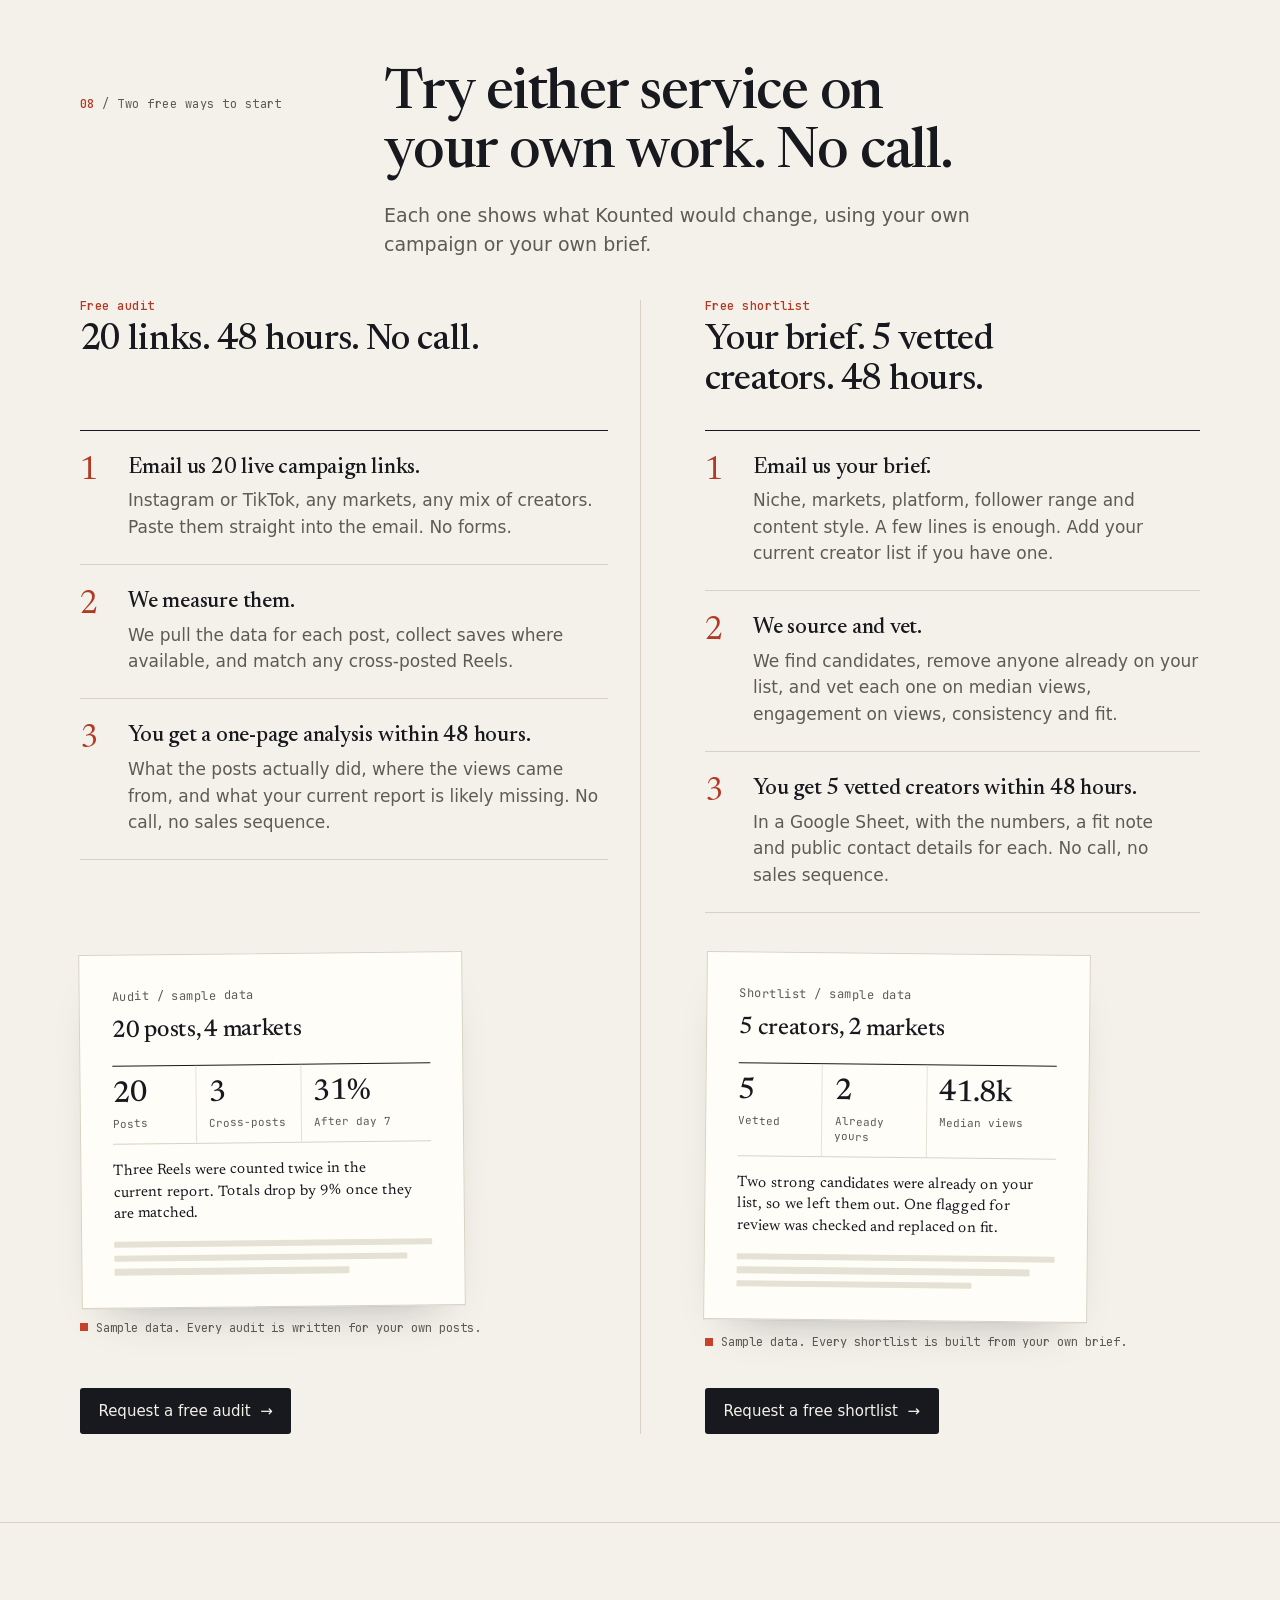
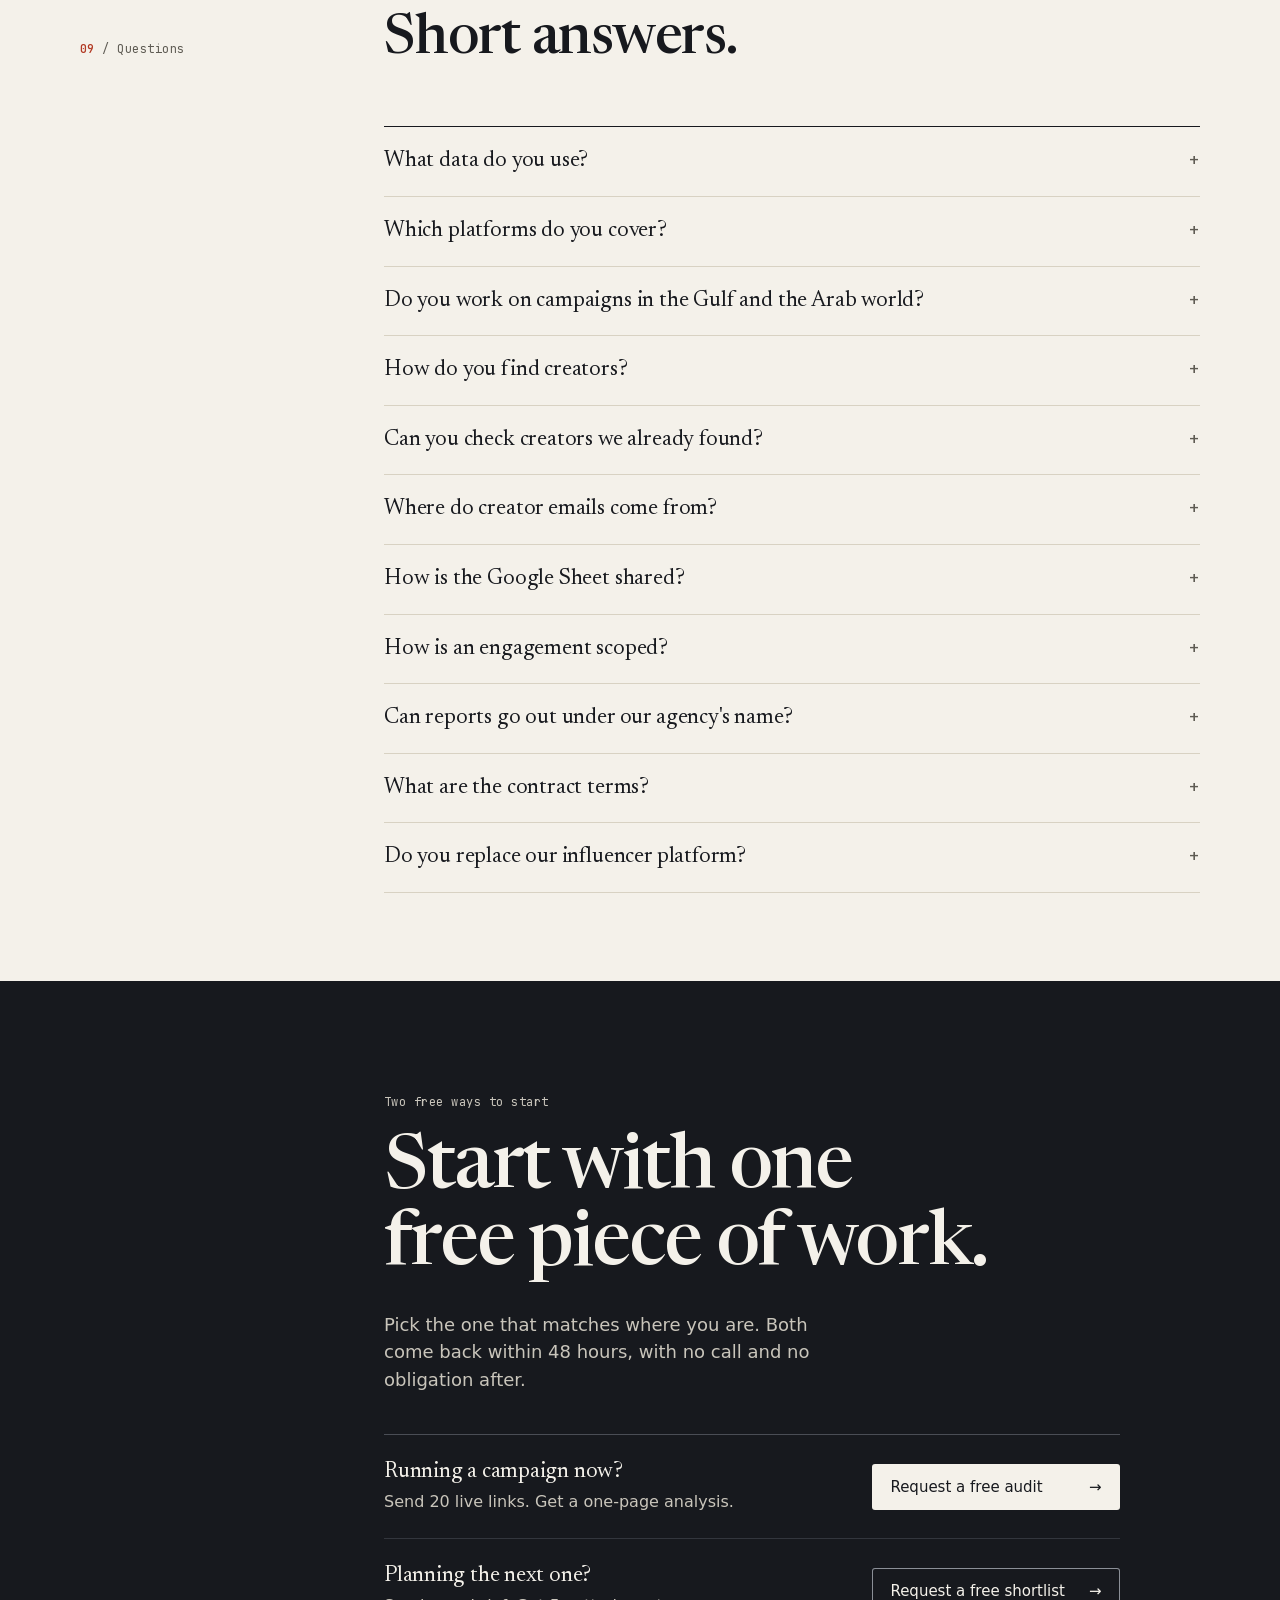
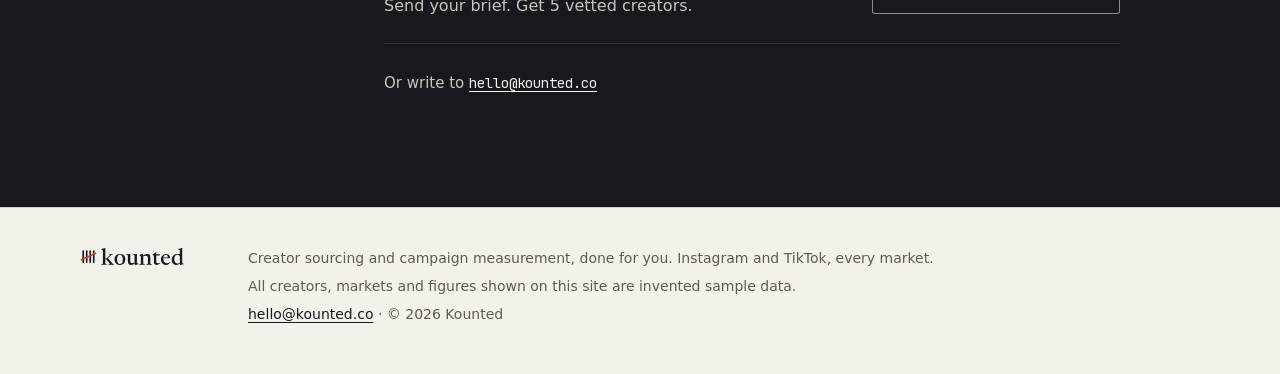
==== commit 807c4424: "State the Cairo base in the Gulf section and FAQ Co-Authored-By: Claude Opus 5.5 <noreply@anthropic." ====
--- a/site/index.html
+++ b/site/index.html
@@ -278,6 +278,7 @@
         <header class="sec-head">
           <p class="sec-no"><b>04</b> / Gulf and Arabic-language campaigns</p>
           <h2 id="gulf-title">Campaigns in Arabic, vetted by someone who reads them.</h2>
+          <p class="lede">Based in Cairo, with Egypt and the Gulf covered first-hand.</p>
         </header>
 
         <div class="vet">
@@ -728,7 +729,7 @@
           </details>
           <details>
             <summary>Do you work on campaigns in the Gulf and the Arab world?</summary>
-            <div class="ans"><p>Yes. We check dialect and audience fit, read comments in Arabic, and check the permit or licence details a creator shows publicly. Measurement works the same in every market.</p></div>
+            <div class="ans"><p>Yes. We are based in Cairo and work on Egypt and Gulf campaigns first-hand. We check dialect and audience fit, read comments in Arabic, and check the permit or licence details a creator shows publicly. Measurement works the same in every market.</p></div>
           </details>
           <details>
             <summary>How do you find creators?</summary>
